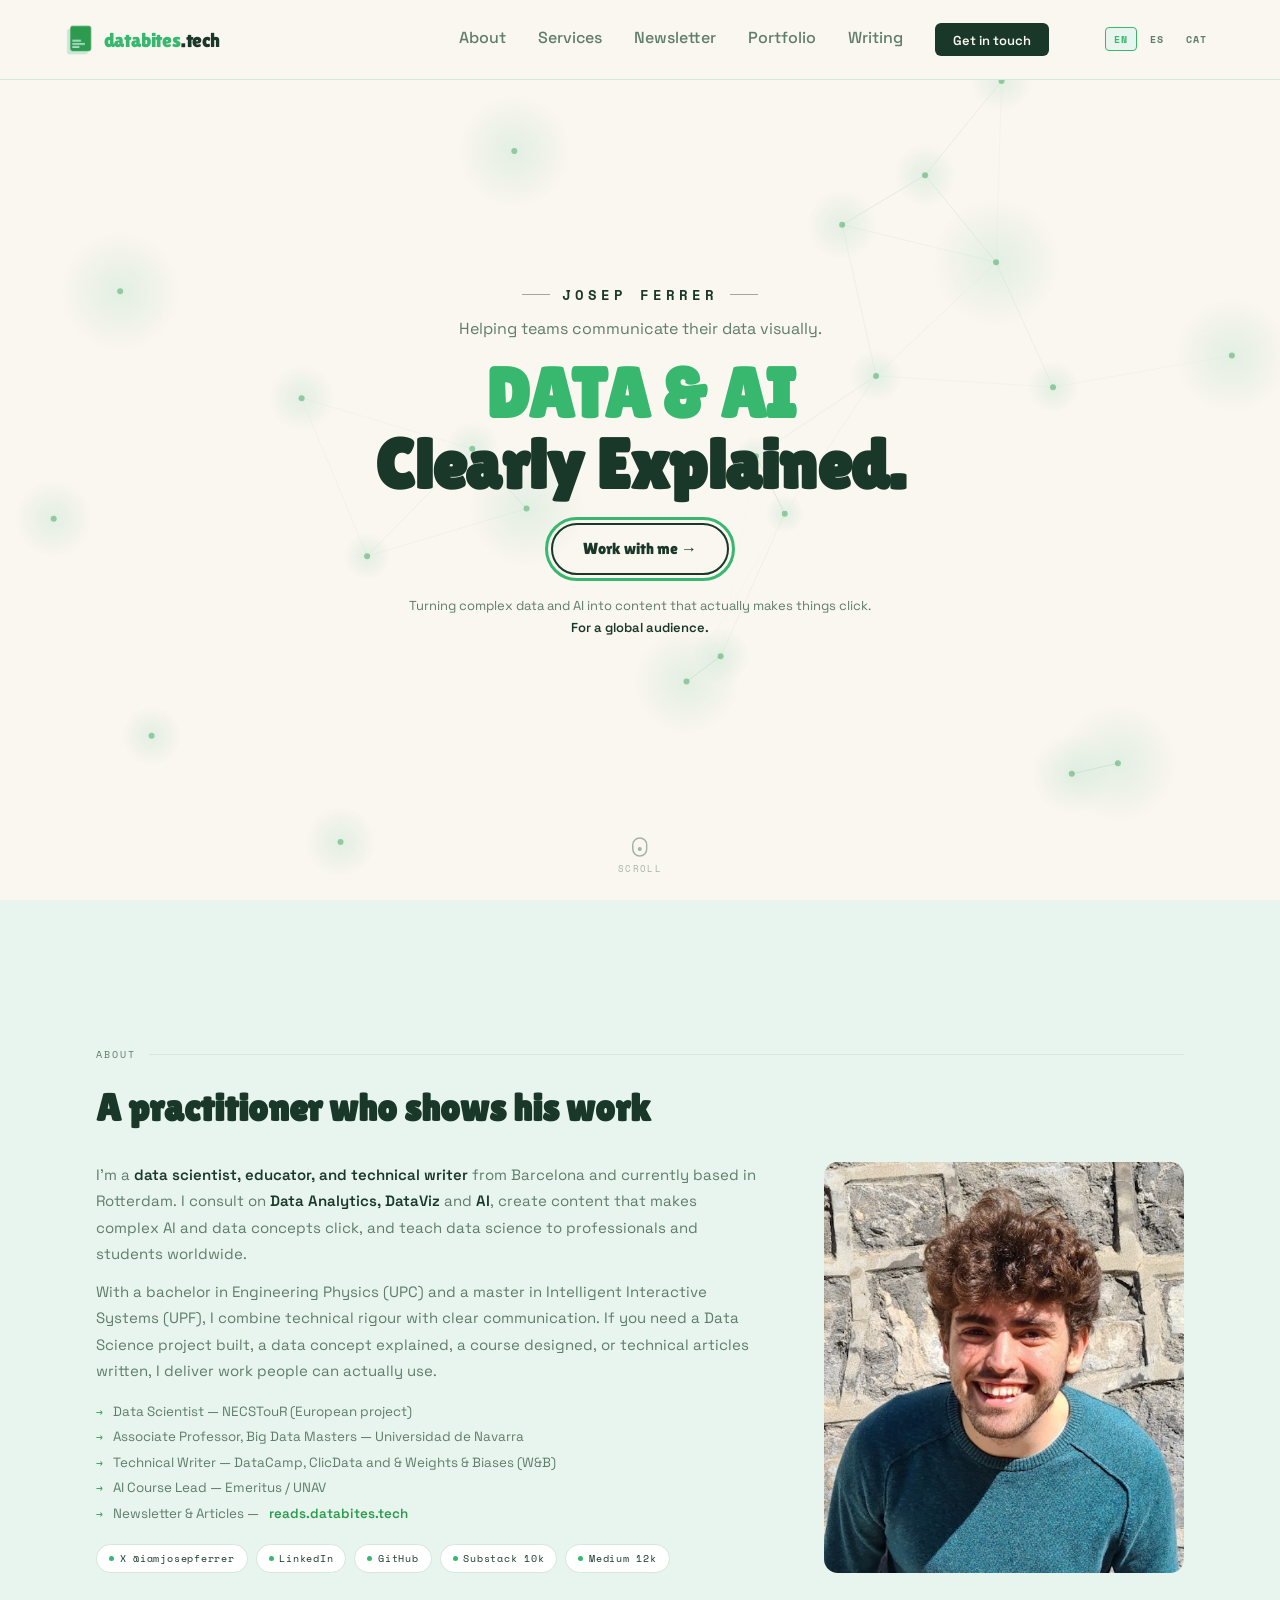
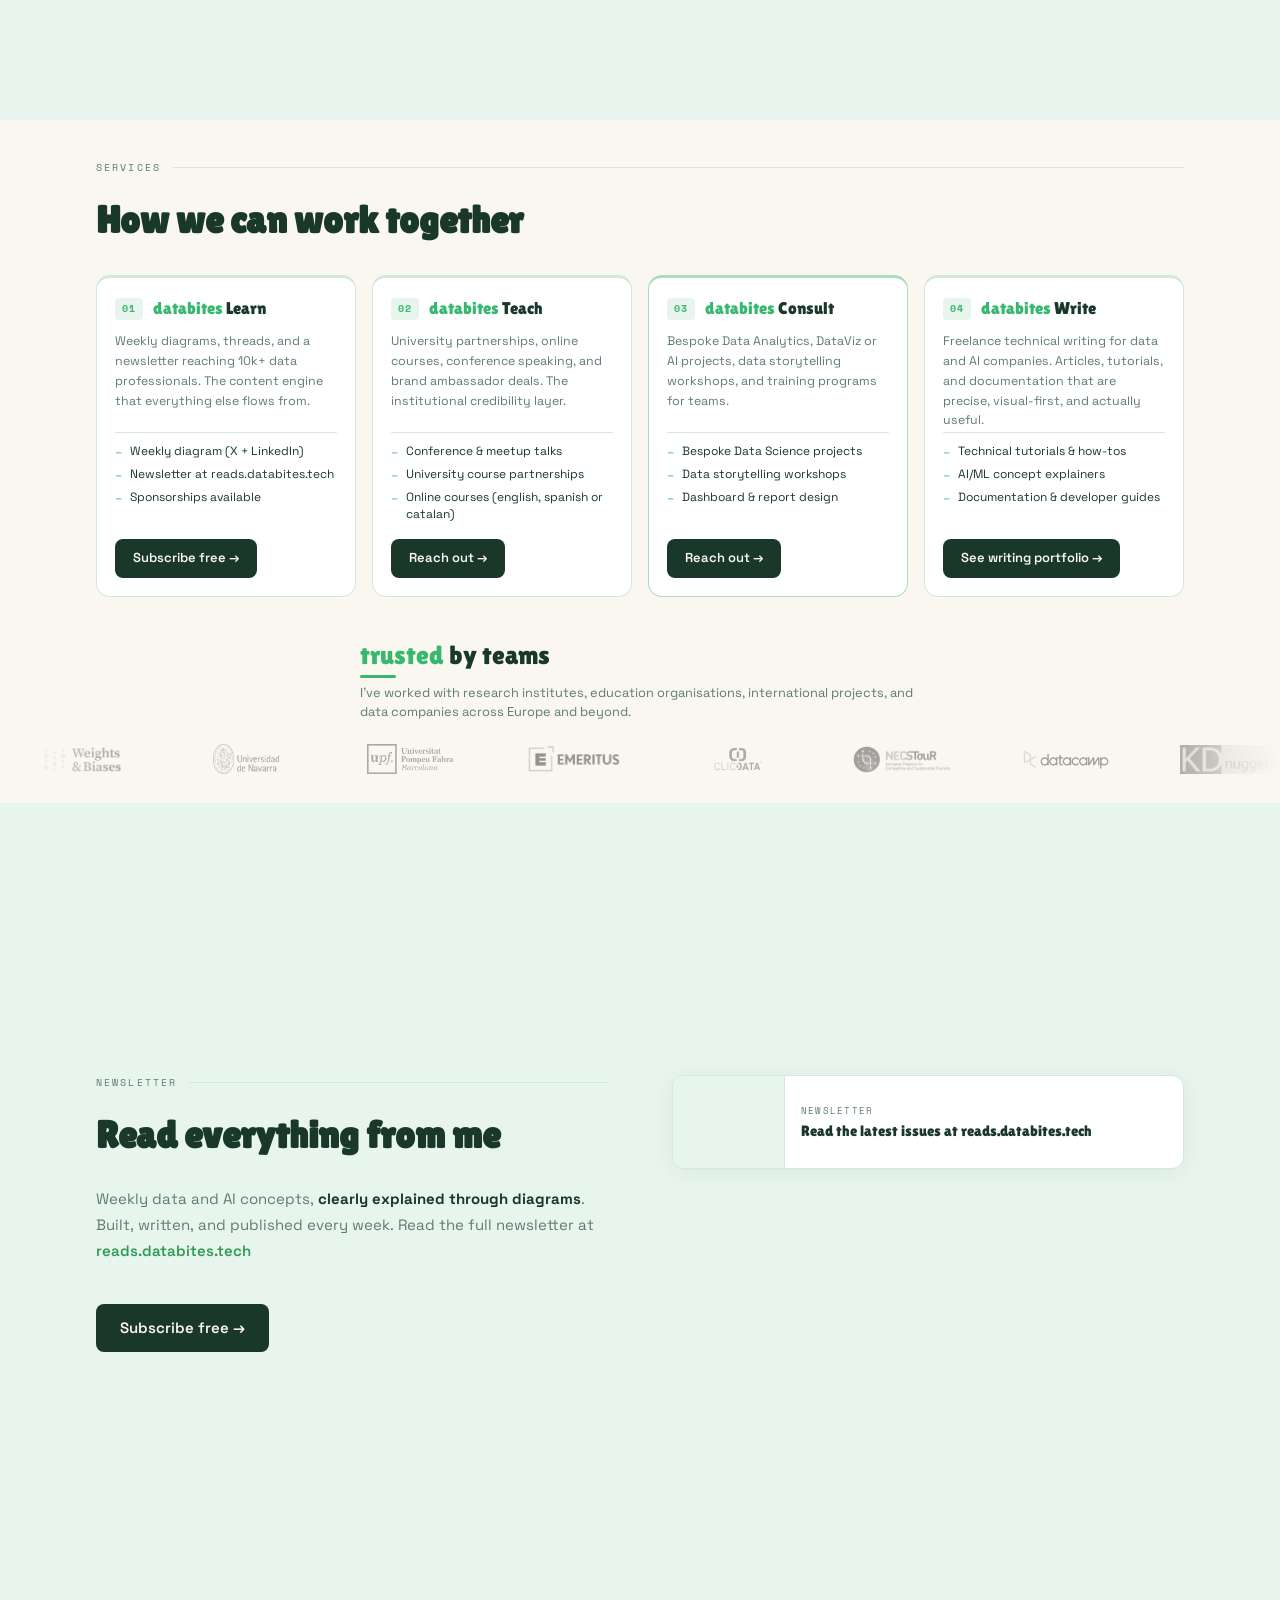
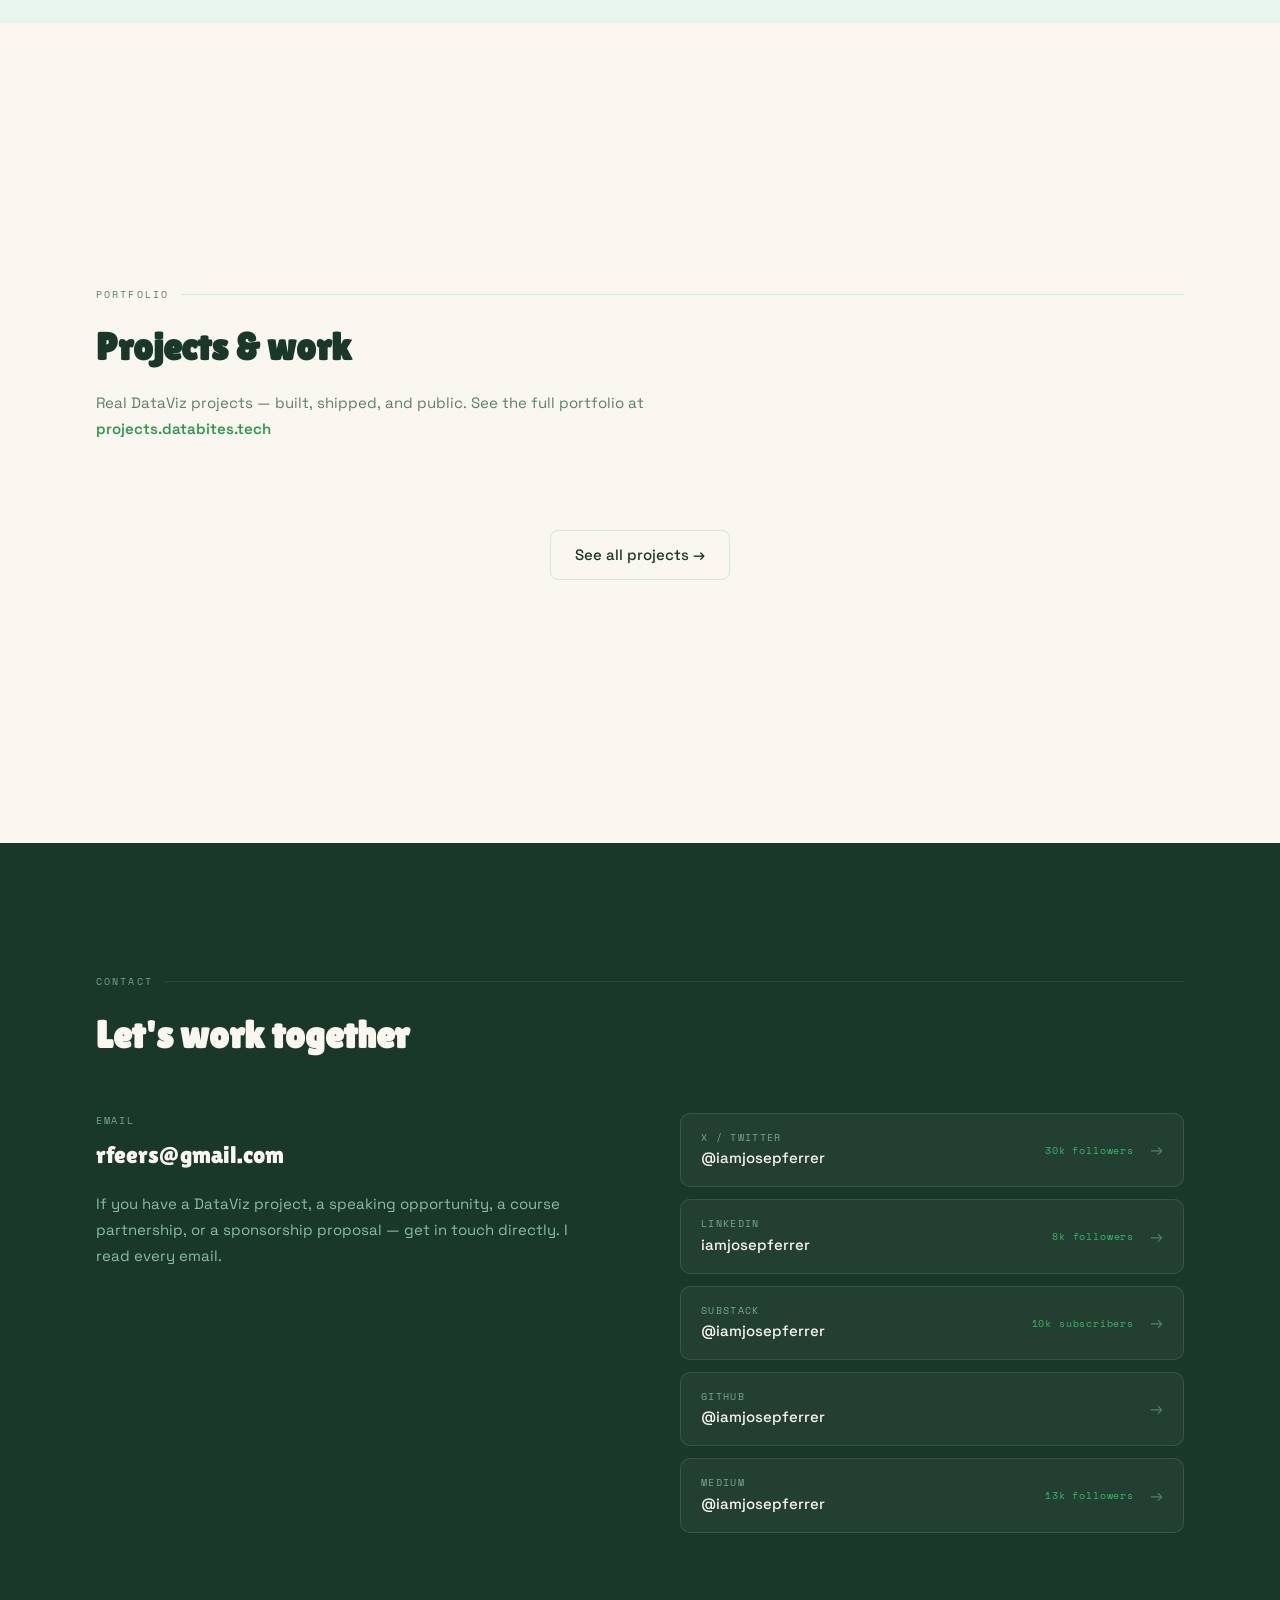
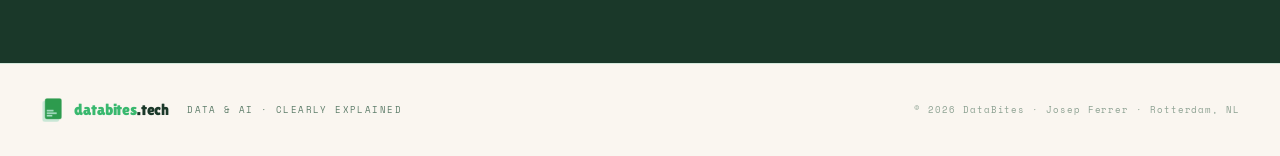
==== index.html @ 01f428b4 "feat: newsletter shows latest 5 issues, top-aligned" ====
<!DOCTYPE html>
<html lang="en">
<head>
<meta charset="UTF-8">
<meta name="viewport" content="width=device-width, initial-scale=1.0">
<title>DataBites — Josep Ferrer | Data & AI, Clearly Explained</title>
<meta name="description" content="Josep Ferrer — Data scientist & visual educator making complex AI and data click through diagrams. DataViz consulting, newsletter, and courses.">
<meta property="og:title" content="DataBites — Josep Ferrer">
<meta property="og:description" content="Data & AI, clearly explained through diagrams.">
<meta property="og:url" content="https://databites.tech">
<link rel="icon" type="image/png" href="images/databitestech_logo.png">
<link rel="apple-touch-icon" href="images/databitestech_logo.png">
<link rel="preconnect" href="https://fonts.googleapis.com">
<link rel="preconnect" href="https://fonts.gstatic.com" crossorigin>
<link href="https://fonts.googleapis.com/css2?family=Lilita+One&family=Space+Grotesk:wght@300;400;500;600;700&family=Space+Mono:wght@400;700&display=swap" rel="stylesheet">

<style>
:root {
  --forest:    #1A3829;
  --green:     #2D9B4E;
  --bright:    #38B86E;
  --mint:      #A8DDC4;
  --mint-pale: #E8F5EE;
  --cream:     #FAF6F0;
  --muted:     #5E7D6A;
  --rule:      #D4E8DC;
  --f-d: 'Lilita One', cursive;
  --f-b: 'Space Grotesk', system-ui, sans-serif;
  --f-m: 'Space Mono', monospace;
}

*, *::before, *::after { box-sizing: border-box; margin: 0; padding: 0; }
html { font-size: 16px; scroll-behavior: smooth; }
body { font-family: var(--f-b); background: var(--cream); color: var(--forest); -webkit-font-smoothing: antialiased; line-height: 1.6; }
a { color: inherit; text-decoration: none; }
img { display: block; max-width: 100%; }

.db-mark { display: inline-flex; position: relative; flex-shrink: 0; }

/* ── NAV ── */
nav {
  position: sticky; top: 0; z-index: 100;
  background: var(--cream);
  border-bottom: 1px solid var(--rule);
  padding: 0 clamp(2rem, 5vw, 6rem);
  display: flex; align-items: center; justify-content: space-between;
  height: 80px;
}
.nav-logo { display: flex; align-items: center; text-decoration: none; }
.nav-logo-wrap { background: transparent; height: 52px; padding: 0; display: flex; align-items: center; overflow: hidden; }
.nav-logo-img { height: 64px; width: auto; display: block; }
.nav-links { display: flex; align-items: center; gap: 2rem; }
.nav-links a { font-size: 1rem; font-weight: 500; color: var(--muted); transition: color .15s; position: relative; padding-bottom: 4px; }
.nav-links a::after { content: ''; position: absolute; bottom: 0; left: 0; width: 0; height: 2px; background: var(--bright); border-radius: 1px; transition: width .22s ease; }
.nav-links a:hover { color: var(--forest); }
.nav-links a:hover::after { width: 100%; }
.nav-cta { background: var(--forest); color: var(--cream) !important; font-size: 0.8125rem !important; font-weight: 600 !important; padding: 0.5rem 1.125rem; border-radius: 6px; transition: background .15s !important; }
.nav-cta::after { display: none !important; }
.nav-cta:hover { background: var(--green) !important; }

/* ── SHARED BUTTONS ── */
.btn-primary { background: var(--forest); color: var(--cream); font-family: var(--f-b); font-size: 0.9375rem; font-weight: 600; padding: 0.75rem 1.5rem; border-radius: 8px; transition: background .15s; display: inline-flex; align-items: center; gap: 0.375rem; }
.btn-primary:hover { background: var(--green); }
.btn-secondary { background: transparent; color: var(--forest); font-family: var(--f-b); font-size: 0.9375rem; font-weight: 500; padding: 0.75rem 1.5rem; border-radius: 8px; border: 1.5px solid var(--rule); transition: border-color .15s, background .15s; display: inline-flex; align-items: center; gap: 0.375rem; }
.btn-secondary:hover { border-color: var(--mint); background: var(--mint-pale); }

/* ── HERO ── */
.hero { height: calc(100dvh - 80px); min-height: 500px; display: flex; flex-direction: column; align-items: center; justify-content: center; text-align: center; padding: 0 2rem 4rem; position: relative; overflow: hidden; }
#hero-canvas { position: absolute; inset: 0; width: 100%; height: 100%; pointer-events: none; }
.hero-content { position: relative; z-index: 2; max-width: 900px; width: 100%; }
.hero-who { font-family: var(--f-m); font-size: 0.9rem; letter-spacing: 0.28em; text-transform: uppercase; color: var(--forest); font-weight: 700; margin-bottom: 0.625rem; display: inline-flex; align-items: center; gap: 0.75rem; }
.hero-who::before, .hero-who::after { content: ''; width: 28px; height: 1.5px; background: var(--forest); opacity: 0.4; }
.hero-cycling-wrap { height: 1.625rem; overflow: hidden; margin-bottom: 1rem; display: flex; align-items: center; justify-content: center; }
.hero-cycling { font-size: 1rem; color: var(--muted); font-weight: 400; transition: opacity .4s ease, transform .4s ease; }
.hero-cycling.fade-out { opacity: 0; transform: translateY(-8px); }
.hero-cycling.fade-in  { opacity: 1; transform: translateY(0); }
.hero-headline { font-family: var(--f-d); font-size: clamp(2rem, 5.5vw, 7rem); line-height: 1.0; letter-spacing: -0.01em; margin-bottom: 1.5rem; }
.hero-headline .w1 { color: var(--bright); display: block; }
.hero-headline .w2 { color: var(--forest); display: block; }
.btn-hero { display: inline-flex; align-items: center; gap: 0.5rem; font-family: var(--f-d); font-size: clamp(1rem, 1.2vw, 1.25rem); color: var(--forest); padding: 0.6875rem 1.875rem; border-radius: 50px; border: 2.5px solid var(--forest); outline: 3px solid var(--bright); outline-offset: 3px; background: transparent; transition: background .2s, color .2s, outline-color .2s; cursor: pointer; text-decoration: none; }
.btn-hero:hover { background: var(--forest); color: var(--cream); outline-color: var(--mint); }
.hero-bio { margin-top: 1.25rem; font-size: clamp(0.8125rem, 1vw, 1.0625rem); color: var(--muted); line-height: 1.7; max-width: clamp(460px, 45vw, 680px); margin-left: auto; margin-right: auto; }
.hero-bio strong { color: var(--forest); font-weight: 600; }
.scroll-hint { position: absolute; bottom: 1.5rem; left: 50%; transform: translateX(-50%); display: flex; flex-direction: column; align-items: center; gap: 0.3rem; font-family: var(--f-m); font-size: 0.55rem; letter-spacing: 0.16em; text-transform: uppercase; color: var(--muted); opacity: 0.55; animation: scrollBounce 2s ease-in-out infinite; }
@keyframes scrollBounce { 0%, 100% { transform: translateX(-50%) translateY(0); } 50% { transform: translateX(-50%) translateY(5px); } }

/* ── TRUSTED BY ── */
#trusted { background: var(--cream); padding: 1.25rem 0 1.25rem; overflow: hidden; min-height: auto; }
.trusted-head { max-width: clamp(900px, 85vw, 1400px); margin: 0 auto 0.875rem; padding: 0 clamp(2rem, 5vw, 6rem); }
.trusted-title { font-family: var(--f-d); font-size: clamp(1.375rem, 2vw, 2rem); line-height: 1.1; margin-bottom: 0.2rem; }
.trusted-title .t1 { color: var(--bright); }
.trusted-title .t2 { color: var(--forest); }
.trusted-title-rule { width: 36px; height: 3px; background: var(--bright); border-radius: 2px; margin-top: 0.375rem; }
.trusted-desc { font-size: 0.8rem; color: var(--muted); line-height: 1.5; margin-top: 0.3rem; max-width: 560px; }
.marquee-wrap { position: relative; width: 100%; overflow: hidden; }
.marquee-wrap::before, .marquee-wrap::after { content: ''; position: absolute; top: 0; bottom: 0; width: 120px; z-index: 2; pointer-events: none; }
.marquee-wrap::before { left: 0; background: linear-gradient(to right, var(--cream), transparent); }
.marquee-wrap::after  { right: 0; background: linear-gradient(to left, var(--cream), transparent); }
.marquee-track { display: flex; align-items: center; width: max-content; animation: marqueeScroll 32s linear infinite; }
.marquee-track:hover { animation-play-state: paused; }
@keyframes marqueeScroll { 0% { transform: translateX(0); } 100% { transform: translateX(-50%); } }
.marquee-set { display: flex; align-items: center; flex-shrink: 0; }
.marquee-item { display: flex; align-items: center; justify-content: center; padding: 0 2rem; height: 48px; flex-shrink: 0; filter: grayscale(1); opacity: 0.4; transition: opacity .25s, filter .25s; text-decoration: none; cursor: pointer; }
.marquee-item:hover { opacity: 0.9; filter: grayscale(0); }
.marquee-item img { height: 30px; width: 100px; object-fit: contain; object-position: center; display: block; pointer-events: none; }
.marquee-item-text { font-family: var(--f-b); font-size: 0.9375rem; font-weight: 700; color: var(--forest); white-space: nowrap; letter-spacing: -0.01em; }

/* ── SECTION SKELETON ── */
section { padding: 5rem clamp(2rem, 5vw, 6rem); min-height: calc(100dvh - 80px); display: flex; flex-direction: column; justify-content: center; }
.inner { max-width: clamp(900px, 85vw, 1400px); margin: 0 auto; width: 100%; }
.section-label { font-family: var(--f-m); font-size: 0.6rem; letter-spacing: 0.22em; text-transform: uppercase; color: var(--muted); margin-bottom: 0.875rem; display: flex; align-items: center; gap: 0.75rem; }
.section-label::after { content: ''; flex: 1; height: 1px; background: var(--rule); }
.section-title { font-family: var(--f-d); font-size: clamp(1.75rem, 3vw, 3rem); color: var(--forest); margin-bottom: 0.75rem; }
.section-sub { font-size: clamp(0.9375rem, 1.1vw, 1.125rem); color: var(--muted); max-width: 620px; line-height: 1.75; }

/* ── ABOUT ── */
#about { background: var(--mint-pale); padding-top: 3rem; padding-bottom: 3rem; }
.about-grid { display: grid; grid-template-columns: 1fr 360px; gap: 4rem; align-items: center; margin-top: 1.5rem; }
.about-body p { font-size: 0.9375rem; color: var(--muted); line-height: 1.75; margin-bottom: 0.75rem; }
.about-body p strong { color: var(--forest); font-weight: 600; }
.creds { margin-top: 1.125rem; display: flex; flex-direction: column; gap: 0.375rem; }
.cred { display: flex; align-items: flex-start; gap: 0.625rem; font-size: 0.8375rem; color: var(--muted); line-height: 1.45; }
.cred::before { content: '→'; font-family: var(--f-m); font-size: 0.7rem; color: var(--green); margin-top: 2px; flex-shrink: 0; }
.cred a { color: var(--green); font-weight: 600; text-decoration: none; border-bottom: 1px solid transparent; transition: border-color .15s; }
.cred a:hover { border-bottom-color: var(--green); }
.about-photo-wrap { height: 100%; }
.about-photo-wrap img { max-height: calc(100dvh - 220px); width: 100%; object-fit: cover; object-position: center top; border-radius: 14px; display: block; }
.about-socials { margin-top: 1.25rem; display: flex; gap: 0.5rem; flex-wrap: wrap; align-items: center; }
.social-pill { display: inline-flex; align-items: center; gap: 0.35rem; font-family: var(--f-m); font-size: 0.6rem; letter-spacing: 0.08em; color: var(--forest); border: 1px solid var(--rule); padding: 0.35rem 0.75rem; border-radius: 20px; white-space: nowrap; background: white; transition: border-color .15s, background .15s; }
.social-pill:hover { border-color: var(--mint); background: var(--mint-pale); }
.social-pill .dot { width: 5px; height: 5px; border-radius: 50%; background: var(--bright); flex-shrink: 0; }

/* ── SERVICES — compact, no forced full height ── */
#services { background: var(--cream); min-height: auto; padding: 2.5rem 2.5rem 1.5rem; }
.services-grid { display: grid; grid-template-columns: repeat(4, 1fr); gap: 1rem; margin-top: 1.5rem; align-items: stretch; }
.service-card {
  padding: 1.25rem 1.125rem 1.125rem;
  border: 1px solid var(--rule); border-radius: 14px;
  background: white; transition: border-color .2s, box-shadow .2s, transform .2s;
  display: flex; flex-direction: column;
  border-top: 3px solid var(--rule);
}
.service-card:hover { border-top-color: var(--bright); box-shadow: 0 6px 24px rgba(26,56,41,0.08); transform: translateY(-2px); }
.service-card[style*="border-color:var(--mint)"] { border-top-color: var(--bright); }
.service-header { display: flex; align-items: center; gap: 0.625rem; margin-bottom: 0.75rem; }
.service-num {
  font-family: var(--f-m); font-size: 0.62rem; font-weight: 700;
  color: var(--bright); letter-spacing: 0.08em; flex-shrink: 0;
  background: var(--mint-pale); padding: 0.2rem 0.45rem; border-radius: 4px;
}
.service-name { font-family: var(--f-d); font-size: 1.0625rem; line-height: 1; }
.service-name .sn-db  { color: var(--bright); }
.service-name .sn-arm { color: var(--forest); }
/* min-height forces divider to same row across all cards */
.service-desc { font-size: 0.775rem; color: var(--muted); line-height: 1.6; min-height: 6.25rem; }
.service-divider { height: 1px; background: var(--rule); margin-bottom: 0.625rem; }
.service-items { display: flex; flex-direction: column; gap: 0.275rem; flex: 1; }
.service-item { font-size: 0.75rem; color: var(--forest); display: flex; gap: 0.5rem; align-items: flex-start; line-height: 1.45; }
.service-item::before { content: '–'; color: var(--bright); flex-shrink: 0; font-size: 0.75rem; margin-top: 1px; }
.service-btn-wrap { margin-top: 1rem; }
.btn-reach {
  display: inline-flex; align-items: center; gap: 0.375rem;
  background: var(--forest); color: var(--cream);
  font-family: var(--f-b); font-size: 0.8125rem; font-weight: 600;
  padding: 0.5625rem 1.125rem; border-radius: 8px;
  transition: background .15s;
}
.btn-reach:hover { background: var(--green); }

/* ── NEWSLETTER ── */
#newsletter { background: var(--mint-pale); }
.newsletter-inner { max-width: clamp(900px, 85vw, 1400px); margin: 0 auto; display: grid; grid-template-columns: 1fr 1fr; gap: clamp(3rem, 5vw, 7rem); align-items: start; }
.newsletter-left .section-title { margin-top: 0.75rem; }
.nl-desc { font-size: clamp(0.9375rem, 1.1vw, 1.0625rem); color: var(--muted); line-height: 1.75; margin: 1.25rem 0 2rem; max-width: clamp(380px, 40vw, 520px); }
.nl-desc strong { color: var(--forest); }
.nl-issue-mock { background: white; border-radius: 12px; overflow: hidden; border: 1px solid var(--rule); box-shadow: 0 4px 20px rgba(26,56,41,0.06); }
.nl-header { background: var(--forest); padding: 1.25rem 1.5rem; }
.nl-header-wm { font-family: var(--f-d); font-size: 1rem; color: var(--cream); }
.nl-header-wm span { color: var(--bright); }
.nl-header-tag { font-family: var(--f-m); font-size: 0.55rem; letter-spacing: 0.14em; color: var(--mint); opacity: 0.65; margin-top: 3px; text-transform: uppercase; }
.nl-issue-body { padding: 1.25rem 1.5rem 1.5rem; }
.nl-issue-meta { font-family: var(--f-m); font-size: 0.58rem; letter-spacing: 0.14em; text-transform: uppercase; color: var(--muted); margin-bottom: 0.5rem; }
.nl-issue-title { font-family: var(--f-d); font-size: 1.0625rem; color: var(--forest); margin-bottom: 1rem; line-height: 1.25; }
.nl-diagram-preview { border-radius: 8px; overflow: hidden; border: 1px solid var(--rule); margin-bottom: 1rem; }
.nl-issue-excerpt { font-size: 0.8125rem; color: var(--muted); line-height: 1.7; margin-bottom: 1rem; }
.nl-read-link { font-family: var(--f-b); font-size: 0.875rem; font-weight: 600; color: var(--green); display: inline-flex; align-items: center; gap: 0.25rem; transition: color .15s; }
.nl-read-link:hover { color: var(--forest); }
.nl-read-everything {
  font-family: var(--f-m); font-size: 0.65rem; letter-spacing: 0.08em;
  color: var(--muted); text-decoration: none;
  display: inline-flex; align-items: center; gap: 0.375rem;
  border-bottom: 1px solid var(--rule); padding-bottom: 2px;
  transition: color .15s, border-color .15s;
}
.nl-read-everything span { color: var(--green); }
.nl-read-everything:hover { color: var(--forest); border-color: var(--green); }
/* latest-issues list */
.nl-list { display: flex; flex-direction: column; gap: 0.75rem; }
.nl-item { display: flex; align-items: stretch; background: white; border: 1px solid var(--rule); border-radius: 12px; overflow: hidden; box-shadow: 0 4px 20px rgba(26,56,41,0.06); transition: transform .2s, box-shadow .2s, border-color .2s; text-decoration: none; }
.nl-item:hover { transform: translateY(-2px); box-shadow: 0 8px 24px rgba(26,56,41,0.10); border-color: var(--mint); }
.nl-item-thumb { width: 112px; min-width: 112px; height: 92px; object-fit: cover; display: block; background: var(--mint-pale); border-right: 1px solid var(--rule); }
.nl-item-body { padding: 0.75rem 1rem; display: flex; flex-direction: column; justify-content: center; gap: 0.2rem; }
.nl-item-date { font-family: var(--f-m); font-size: 0.55rem; letter-spacing: 0.14em; text-transform: uppercase; color: var(--muted); }
.nl-item-title { font-family: var(--f-d); font-size: 0.95rem; color: var(--forest); line-height: 1.25; }
.nl-skel { pointer-events: none; }
.nl-skel .nl-item-date, .nl-skel .nl-item-title { background: var(--mint-pale); border-radius: 4px; color: transparent; }

/* ── PORTFOLIO ── */
#portfolio { background: var(--cream); }
.portfolio-grid { display: grid; grid-template-columns: repeat(3, 1fr); gap: 1.25rem; margin-top: 3rem; }
.portfolio-card { border: 1px solid var(--rule); border-radius: 12px; overflow: hidden; background: white; transition: transform .2s, box-shadow .2s, border-top-color .2s; cursor: pointer; border-top: 3px solid var(--rule); }
.portfolio-card:hover { transform: translateY(-3px); box-shadow: 0 8px 28px rgba(26,56,41,0.08); border-top-color: var(--bright); }
.pc-img { height: 160px; background: var(--mint-pale); display: flex; align-items: center; justify-content: center; border-bottom: 1px solid var(--rule); }
.pc-img-label { font-family: var(--f-d); font-size: 0.9375rem; color: var(--forest); opacity: 0.6; text-align: center; padding: 1rem; }
.pc-body { padding: 1.25rem; }
.pc-tags { display: flex; gap: 0.375rem; flex-wrap: wrap; margin-bottom: 0.625rem; }
.pc-tag { font-family: var(--f-m); font-size: 0.58rem; letter-spacing: 0.1em; text-transform: uppercase; padding: 2px 7px; border-radius: 3px; }
.pc-tag.green { background: var(--mint-pale); color: var(--green); }
.pc-tag.forest { background: rgba(26,56,41,0.08); color: var(--forest); }
.pc-title { font-family: var(--f-d); font-size: 1rem; color: var(--forest); margin-bottom: 0.375rem; }
.pc-desc { font-size: 0.8125rem; color: var(--muted); line-height: 1.6; }
.pc-link { margin-top: 1rem; font-size: 0.8125rem; font-weight: 600; color: var(--green); display: flex; align-items: center; gap: 0.25rem; }
.pc-link::after { content: '→'; }
.portfolio-cta { margin-top: 2.5rem; text-align: center; }

/* ── CONTACT ── */
#contact { background: var(--forest); }
#contact .section-label { color: var(--mint); opacity: 0.65; }
#contact .section-label::after { background: rgba(255,255,255,0.12); }
#contact .section-title { color: var(--cream); }
.contact-grid { display: grid; grid-template-columns: 1fr 1fr; gap: 5rem; margin-top: 3rem; align-items: start; }
.contact-email-label { font-family: var(--f-m); font-size: 0.6rem; letter-spacing: 0.18em; text-transform: uppercase; color: var(--mint); opacity: 0.65; margin-bottom: 0.5rem; }
.contact-email { font-family: var(--f-d); font-size: 1.5rem; color: var(--cream); transition: color .15s; display: inline-block; }
.contact-email:hover { color: var(--bright); }
.contact-desc { font-size: 0.9375rem; color: var(--mint); opacity: 0.8; line-height: 1.75; margin-top: 1rem; }
.contact-links { display: flex; flex-direction: column; gap: 0.75rem; }
.contact-link { display: flex; align-items: center; justify-content: space-between; padding: 1rem 1.25rem; border-radius: 10px; border: 1px solid rgba(255,255,255,0.1); background: rgba(255,255,255,0.04); transition: background .15s, border-color .15s; }
.contact-link:hover { background: rgba(255,255,255,0.08); border-color: rgba(255,255,255,0.2); }
.cl-left { display: flex; align-items: center; gap: 0.875rem; }
.cl-platform { font-family: var(--f-m); font-size: 0.6rem; letter-spacing: 0.14em; text-transform: uppercase; color: var(--mint); opacity: 0.65; }
.cl-handle { font-size: 0.9375rem; font-weight: 500; color: var(--cream); margin-top: 1px; }
.cl-stat { font-family: var(--f-m); font-size: 0.65rem; color: var(--bright); letter-spacing: 0.08em; }
.cl-arrow { color: var(--mint); opacity: 0.4; font-size: 1rem; }

/* ── FOOTER ── */
footer { background: var(--cream); border-top: 1px solid var(--rule); padding: 2rem 2.5rem; display: flex; align-items: center; justify-content: space-between; flex-wrap: wrap; gap: 1rem; }
.footer-left { display: flex; align-items: center; gap: 0.875rem; }
.footer-right { font-family: var(--f-m); font-size: 0.58rem; letter-spacing: 0.1em; color: var(--muted); opacity: 0.7; }

svg.mark-icon { display: block; }

@keyframes fadeUp { from { opacity: 0; transform: translateY(18px); } to { opacity: 1; transform: translateY(0); } }

/* ── RESPONSIVE ── */
@media (max-width: 1200px) { .services-grid { grid-template-columns: repeat(2, 1fr); } }
@media (max-width: 900px) {
  .hero { padding: 0 1.5rem 3rem; min-height: 100svh; height: auto; }
  .hero-headline { font-size: clamp(2.25rem, 11vw, 3.5rem); }
  .about-grid { grid-template-columns: 1fr; gap: 2rem; }
  .about-photo-wrap { display: none; }
  .services-grid { grid-template-columns: 1fr 1fr; }
  .portfolio-grid { grid-template-columns: 1fr 1fr; }
  .newsletter-inner { grid-template-columns: 1fr; gap: 2.5rem; }
  .contact-grid { grid-template-columns: 1fr; gap: 2rem; }
  .nav-links { display: none; }
  section { padding: 4rem 1.5rem; }
}
@media (max-width: 540px) {
  .services-grid { grid-template-columns: 1fr; }
  .portfolio-grid { grid-template-columns: 1fr; }
}

/* ── LANGUAGE SWITCHER ── */
.lang-switch { display: flex; align-items: center; gap: 0.25rem; margin-left: 1.5rem; }
.lang-btn {
  font-family: var(--f-m); font-size: 0.6rem; font-weight: 700;
  letter-spacing: 0.1em; text-transform: uppercase;
  padding: 0.25rem 0.5rem; border-radius: 4px;
  border: 1px solid transparent; cursor: pointer;
  color: var(--muted); background: transparent;
  transition: all .15s;
}
.lang-btn:hover { color: var(--forest); border-color: var(--rule); }
.lang-btn.active { color: var(--bright); border-color: var(--bright); background: var(--mint-pale); }
</style>
</head>
<body>

<nav>
  <a href="#" class="nav-logo" style="display:flex;align-items:center;gap:0.625rem;">
    <img src="images/databitestech_logo.png" alt="" style="height:34px;width:auto;" onerror="this.style.display='none'">
    <span style="font-family:'Lilita One',cursive;font-size:1.25rem;line-height:1;letter-spacing:-0.01em;"><span style="color:#38B86E;">databites</span><span style="color:#1A3829;">.tech</span></span>
  </a>
  <div class="nav-links">
    <a href="#about" data-i18n="nav.about">About</a>
    <a href="#services" data-i18n="nav.services">Services</a>
    <a href="#newsletter" data-i18n="nav.newsletter">Newsletter</a>
    <a href="#portfolio" data-i18n="nav.portfolio">Portfolio</a>
    <a href="/write" data-i18n="nav.writing">Writing</a>
    <a href="#contact" class="nav-cta" data-i18n="nav.cta">Get in touch</a>
    <div class="lang-switch">
      <button class="lang-btn active" onclick="setLang('en')">EN</button>
      <button class="lang-btn" onclick="setLang('es')">ES</button>
      <button class="lang-btn" onclick="setLang('ca')">CAT</button>
    </div>
  </div>
</nav>

<section style="padding:0;background:var(--cream)">
  <div class="hero">
    <canvas id="hero-canvas"></canvas>
    <div class="hero-content">
      <div class="hero-who">Josep Ferrer</div>
      <div class="hero-cycling-wrap">
        <span class="hero-cycling" id="hero-cycling">Helping teams communicate their data visually.</span>
      </div>
      <h1 class="hero-headline">
        <span class="w1" data-i18n="hero.h1">DATA & AI</span>
        <span class="w2" data-i18n="hero.h2">Clearly Explained.</span>
      </h1>
      <a href="#services" class="btn-hero" data-i18n="hero.cta">Work with me →</a>
      <p class="hero-bio">
        <span data-i18n="hero.bio1">Turning complex data and AI into content that actually makes things click.</span><br>
        <strong data-i18n="hero.bio2">For a global audience.</strong>
      </p>
    </div>
    <div class="scroll-hint">
      <svg width="16" height="20" viewBox="0 0 16 20" fill="none" xmlns="http://www.w3.org/2000/svg"><rect x="1" y="1" width="14" height="18" rx="7" stroke="currentColor" stroke-width="1.5"/><circle cx="8" cy="6" r="2" fill="currentColor"><animate attributeName="cy" values="6;12;6" dur="1.8s" repeatCount="indefinite"/></circle></svg>
      Scroll
    </div>
  </div>
</section>

<section id="about">
  <div class="inner">
    <div class="section-label" data-i18n="about.label">About</div>
    <h2 class="section-title" data-i18n="about.title">A practitioner who shows his work</h2>
    <div class="about-grid">
      <div class="about-body">
        <p data-i18n="about.p1">I'm a <strong>data scientist, educator, and technical writer</strong> from Barcelona and currently based in Rotterdam. I consult on <strong>Data Analytics, DataViz</strong> and <strong>AI</strong>, create content that makes complex AI and data concepts click, and teach data science to professionals and students worldwide.</p>
        <p data-i18n="about.p2">With a bachelor in Engineering Physics (UPC) and a master in Intelligent Interactive Systems (UPF), I combine technical rigour with clear communication. If you need a Data Science project built, a data concept explained, a course designed, or technical articles written, I deliver work people can actually use.</p>
        <div class="creds">
          <div class="cred">Data Scientist — NECSTouR (European project)</div>
          <div class="cred">Associate Professor, Big Data Masters — Universidad de Navarra</div>
          <div class="cred">Technical Writer — DataCamp, ClicData and &amp; Weights &amp; Biases (W&amp;B)</div>
          <div class="cred">AI Course Lead — Emeritus / UNAV</div>
          <div class="cred">Newsletter &amp; Articles — <a href="https://reads.databites.tech" target="_blank">reads.databites.tech</a></div>
        </div>
        <div class="about-socials">
          <a href="https://x.com/iamjosepferrer" target="_blank" class="social-pill"><span class="dot"></span>X @iamjosepferrer</a>
          <a href="https://linkedin.com/in/iamjosepferrer" target="_blank" class="social-pill"><span class="dot"></span>LinkedIn</a>
          <a href="https://github.com/iamjosepferrer" target="_blank" class="social-pill"><span class="dot"></span>GitHub</a>
          <a href="https://substack.com/@iamjosepferrer" target="_blank" class="social-pill"><span class="dot"></span>Substack 10k</a>
          <a href="https://medium.com/@iamjosepferrer" target="_blank" class="social-pill"><span class="dot"></span>Medium 12k</a>
        </div>
      </div>
      <div class="about-photo-wrap">
        <img src="images/headshot.png" alt="Josep Ferrer" style="width:100%;height:100%;object-fit:cover;object-position:center top;border-radius:14px;display:block;">
      </div>
    </div>
  </div>
</section>

<section id="services">
  <div class="inner">
    <div class="section-label" data-i18n="services.label">Services</div>
    <h2 class="section-title" data-i18n="services.title">How we can work together</h2>
    <div class="services-grid">

      <div class="service-card">
        <div class="service-header">
          <span class="service-num">01</span>
          <div class="service-name"><span class="sn-db">databites</span> <span class="sn-arm">Learn</span></div>
        </div>
        <div class="service-desc" data-i18n="services.learn.desc">Weekly diagrams, threads, and a newsletter reaching 10k+ data professionals. The content engine that everything else flows from.</div>
        <div class="service-divider"></div>
        <div class="service-items">
          <div class="service-item" data-i18n="services.learn.i1">Weekly diagram (X + LinkedIn)</div>
          <div class="service-item" data-i18n="services.learn.i2">Newsletter at reads.databites.tech</div>
          <div class="service-item" data-i18n="services.learn.i3">Sponsorships available</div>
        </div>
        <div class="service-btn-wrap">
          <a href="https://reads.databites.tech" target="_blank" class="btn-reach" data-i18n="services.learn.cta">Subscribe free →</a>
        </div>
      </div>

      <div class="service-card">
        <div class="service-header">
          <span class="service-num">02</span>
          <div class="service-name"><span class="sn-db">databites</span> <span class="sn-arm">Teach</span></div>
        </div>
        <div class="service-desc" data-i18n="services.teach.desc">University partnerships, online courses, conference speaking, and brand ambassador deals. The institutional credibility layer.</div>
        <div class="service-divider"></div>
        <div class="service-items">
          <div class="service-item" data-i18n="services.teach.i1">Conference & meetup talks</div>
          <div class="service-item" data-i18n="services.teach.i2">University course partnerships</div>
          <div class="service-item" data-i18n="services.teach.i3">Online courses (english, spanish or catalan)</div>
        </div>
        <div class="service-btn-wrap">
          <a href="mailto:rfeers@gmail.com?subject=DataBites%20Teach%20enquiry" class="btn-reach" data-i18n="services.teach.cta">Reach out →</a>
        </div>
      </div>

      <div class="service-card" style="border-color:var(--mint)">
        <div class="service-header">
          <span class="service-num">03</span>
          <div class="service-name"><span class="sn-db">databites</span> <span class="sn-arm">Consult</span></div>
        </div>
        <div class="service-desc" data-i18n="services.consult.desc">Bespoke Data Analytics, DataViz or AI projects, data storytelling workshops, and training programs for teams.</div>
        <div class="service-divider"></div>
        <div class="service-items">
          <div class="service-item" data-i18n="services.consult.i1">Bespoke Data Science projects</div>
          <div class="service-item" data-i18n="services.consult.i2">Data storytelling workshops</div>
          <div class="service-item" data-i18n="services.consult.i3">Dashboard & report design</div>
        </div>
        <div class="service-btn-wrap">
          <a href="mailto:rfeers@gmail.com?subject=DataBites%20Consult%20enquiry" class="btn-reach" data-i18n="services.consult.cta">Reach out →</a>
        </div>
      </div>

      <div class="service-card">
        <div class="service-header">
          <span class="service-num">04</span>
          <div class="service-name"><span class="sn-db">databites</span> <span class="sn-arm">Write</span></div>
        </div>
        <div class="service-desc" data-i18n="services.write.desc">Freelance technical writing for data and AI companies. Articles, tutorials, and documentation that are precise, visual-first, and actually useful.</div>
        <div class="service-divider"></div>
        <div class="service-items">
          <div class="service-item" data-i18n="services.write.i1">Technical tutorials & how-tos</div>
          <div class="service-item" data-i18n="services.write.i2">AI/ML concept explainers</div>
          <div class="service-item" data-i18n="services.write.i3">Documentation & developer guides</div>
        </div>
        <div class="service-btn-wrap">
          <a href="/write" class="btn-reach" data-i18n="services.write.cta">See writing portfolio →</a>
        </div>
      </div>

    </div>
  </div>
</section>

<section id="trusted">
  <div class="trusted-head">
    <div class="trusted-title"><span class="t1" data-i18n="trusted.t1">trusted</span> <span class="t2" data-i18n="trusted.t2">by teams</span></div>
    <div class="trusted-title-rule"></div>
    <p class="trusted-desc" data-i18n="trusted.desc">I've worked with research institutes, education organisations, international projects, and data companies across Europe and beyond.</p>
  </div>
  <div class="marquee-wrap">
    <div class="marquee-track">
      <div class="marquee-set">
        <a href="https://wandb.ai" target="_blank" rel="noopener" class="marquee-item"><img src="images/logos/wandb.png" alt="Weights & Biases"></a>
        <a href="https://www.unav.edu" target="_blank" rel="noopener" class="marquee-item"><img src="images/logos/unav.png" alt="Universidad de Navarra"></a>
        <a href="https://www.upf.edu" target="_blank" rel="noopener" class="marquee-item"><img src="images/logos/upf.png" alt="Universitat Pompeu Fabra"></a>
        <a href="https://emeritus.org" target="_blank" rel="noopener" class="marquee-item"><img src="images/logos/emeritus.png" alt="Emeritus"></a>
        <a href="https://www.clicdata.com" target="_blank" rel="noopener" class="marquee-item"><img src="images/logos/clicdata.png" alt="ClicData"></a>
        <a href="https://www.necstour.eu" target="_blank" rel="noopener" class="marquee-item"><img src="images/logos/necstour.png" alt="NECSTouR"></a>
        <a href="https://www.datacamp.com" target="_blank" rel="noopener" class="marquee-item"><img src="images/logos/datacamp.png" alt="DataCamp"></a>
        <a href="https://www.kdnuggets.com" target="_blank" rel="noopener" class="marquee-item"><img src="images/logos/kdnuggets.png" alt="KDnuggets"></a>
        <a href="https://aigents.co" target="_blank" rel="noopener" class="marquee-item"><img src="images/logos/aigents.png" alt="Aigents"></a>
        <a href="https://www.packtpub.com" target="_blank" rel="noopener" class="marquee-item"><img src="images/logos/packt.png" alt="Packt"></a>
        <a href="https://www.stack-ai.com" target="_blank" rel="noopener" class="marquee-item"><img src="images/logos/stackai.png" alt="Stack AI"></a>
        <a href="https://en.unav.edu/web/institute-for-data-science-and-artificial-intelligence" target="_blank" rel="noopener" class="marquee-item"><img src="images/logos/datai.png" alt="DATAI"></a>
        <a href="https://www.upf.edu/web/tide" target="_blank" rel="noopener" class="marquee-item"><img src="images/logos/tide.png" alt="TIDE"></a>
      </div>
      <div class="marquee-set" aria-hidden="true">
        <a href="https://wandb.ai" target="_blank" rel="noopener" class="marquee-item"><img src="images/logos/wandb.png" alt="Weights & Biases"></a>
        <a href="https://www.unav.edu" target="_blank" rel="noopener" class="marquee-item"><img src="images/logos/unav.png" alt="Universidad de Navarra"></a>
        <a href="https://www.upf.edu" target="_blank" rel="noopener" class="marquee-item"><img src="images/logos/upf.png" alt="Universitat Pompeu Fabra"></a>
        <a href="https://emeritus.org" target="_blank" rel="noopener" class="marquee-item"><img src="images/logos/emeritus.png" alt="Emeritus"></a>
        <a href="https://www.clicdata.com" target="_blank" rel="noopener" class="marquee-item"><img src="images/logos/clicdata.png" alt="ClicData"></a>
        <a href="https://www.necstour.eu" target="_blank" rel="noopener" class="marquee-item"><img src="images/logos/necstour.png" alt="NECSTouR"></a>
        <a href="https://www.datacamp.com" target="_blank" rel="noopener" class="marquee-item"><img src="images/logos/datacamp.png" alt="DataCamp"></a>
        <a href="https://www.kdnuggets.com" target="_blank" rel="noopener" class="marquee-item"><img src="images/logos/kdnuggets.png" alt="KDnuggets"></a>
        <a href="https://aigents.co" target="_blank" rel="noopener" class="marquee-item"><img src="images/logos/aigents.png" alt="Aigents"></a>
        <a href="https://www.packtpub.com" target="_blank" rel="noopener" class="marquee-item"><img src="images/logos/packt.png" alt="Packt"></a>
        <a href="https://www.stack-ai.com" target="_blank" rel="noopener" class="marquee-item"><img src="images/logos/stackai.png" alt="Stack AI"></a>
        <a href="https://en.unav.edu/web/institute-for-data-science-and-artificial-intelligence" target="_blank" rel="noopener" class="marquee-item"><img src="images/logos/datai.png" alt="DATAI"></a>
        <a href="https://www.upf.edu/web/tide" target="_blank" rel="noopener" class="marquee-item"><img src="images/logos/tide.png" alt="TIDE"></a>
      </div>
    </div>
  </div>
</section>

<section id="newsletter">
  <div class="newsletter-inner inner">
    <div class="newsletter-left">
      <div class="section-label" data-i18n="newsletter.label">Newsletter</div>
      <h2 class="section-title" data-i18n="newsletter.title">Read everything from me</h2>
      <p class="nl-desc" data-i18n="newsletter.desc">Weekly data and AI concepts, <strong>clearly explained through diagrams</strong>. Built, written, and published every week. Read the full newsletter at <a href="https://reads.databites.tech" target="_blank" style="color:var(--green);font-weight:600">reads.databites.tech</a></p>
      <a href="https://reads.databites.tech" target="_blank" class="btn-primary" style="display:inline-flex;margin-top:0.5rem" data-i18n="newsletter.cta">Subscribe free →</a>
    </div>
    <div class="newsletter-right">
      <!-- Latest 3 issues pulled live from the Substack RSS feed -->
      <div class="nl-list" id="nl-list">
        <div class="nl-item nl-skel"><div class="nl-item-thumb"></div><div class="nl-item-body"><div class="nl-item-date">&nbsp;&nbsp;&nbsp;</div><div class="nl-item-title">&nbsp;&nbsp;&nbsp;&nbsp;&nbsp;&nbsp;&nbsp;&nbsp;</div></div></div>
        <div class="nl-item nl-skel"><div class="nl-item-thumb"></div><div class="nl-item-body"><div class="nl-item-date">&nbsp;&nbsp;&nbsp;</div><div class="nl-item-title">&nbsp;&nbsp;&nbsp;&nbsp;&nbsp;&nbsp;&nbsp;&nbsp;</div></div></div>
        <div class="nl-item nl-skel"><div class="nl-item-thumb"></div><div class="nl-item-body"><div class="nl-item-date">&nbsp;&nbsp;&nbsp;</div><div class="nl-item-title">&nbsp;&nbsp;&nbsp;&nbsp;&nbsp;&nbsp;&nbsp;&nbsp;</div></div></div>
        <div class="nl-item nl-skel"><div class="nl-item-thumb"></div><div class="nl-item-body"><div class="nl-item-date">&nbsp;&nbsp;&nbsp;</div><div class="nl-item-title">&nbsp;&nbsp;&nbsp;&nbsp;&nbsp;&nbsp;&nbsp;&nbsp;</div></div></div>
        <div class="nl-item nl-skel"><div class="nl-item-thumb"></div><div class="nl-item-body"><div class="nl-item-date">&nbsp;&nbsp;&nbsp;</div><div class="nl-item-title">&nbsp;&nbsp;&nbsp;&nbsp;&nbsp;&nbsp;&nbsp;&nbsp;</div></div></div>
      </div>
    </div>
  </div>
</section>

<section id="portfolio">
  <div class="inner">
    <div class="section-label" data-i18n="portfolio.label">Portfolio</div>
    <h2 class="section-title" data-i18n="portfolio.title">Projects & work</h2>
    <p class="section-sub" data-i18n="portfolio.sub">Real DataViz projects — built, shipped, and public. See the full portfolio at <a href="https://projects.databites.tech" style="color:var(--green);font-weight:600">projects.databites.tech</a></p>
    <div class="portfolio-grid" id="portfolio-grid"></div>
    <div class="portfolio-cta"><a href="https://projects.databites.tech" target="_blank" class="btn-secondary" data-i18n="portfolio.seeAll">See all projects →</a></div>
  </div>
</section>

<section id="contact">
  <div class="inner">
    <div class="section-label" data-i18n="contact.label">Contact</div>
    <h2 class="section-title" data-i18n="contact.title">Let's work together</h2>
    <div class="contact-grid">
      <div>
        <div class="contact-email-label" data-i18n="contact.emailLabel">Email</div>
        <a href="mailto:rfeers@gmail.com" class="contact-email">rfeers@gmail.com</a>
        <p class="contact-desc" data-i18n="contact.desc">If you have a DataViz project, a speaking opportunity, a course partnership, or a sponsorship proposal — get in touch directly. I read every email.</p>
      </div>
      <div class="contact-links">
        <a href="https://x.com/iamjosepferrer" target="_blank" class="contact-link">
          <div class="cl-left"><div><div class="cl-platform">X / Twitter</div><div class="cl-handle">@iamjosepferrer</div></div></div>
          <div style="display:flex;align-items:center;gap:1rem"><div class="cl-stat">30k followers</div><div class="cl-arrow">→</div></div>
        </a>
        <a href="https://linkedin.com/in/iamjosepferrer" target="_blank" class="contact-link">
          <div class="cl-left"><div><div class="cl-platform">LinkedIn</div><div class="cl-handle">iamjosepferrer</div></div></div>
          <div style="display:flex;align-items:center;gap:1rem"><div class="cl-stat">8k followers</div><div class="cl-arrow">→</div></div>
        </a>
        <a href="https://substack.com/@iamjosepferrer" target="_blank" class="contact-link">
          <div class="cl-left"><div><div class="cl-platform">Substack</div><div class="cl-handle">@iamjosepferrer</div></div></div>
          <div style="display:flex;align-items:center;gap:1rem"><div class="cl-stat">10k subscribers</div><div class="cl-arrow">→</div></div>
        </a>
        <a href="https://github.com/iamjosepferrer" target="_blank" class="contact-link">
          <div class="cl-left"><div><div class="cl-platform">GitHub</div><div class="cl-handle">@iamjosepferrer</div></div></div>
          <div class="cl-arrow">→</div>
        </a>
        <a href="https://medium.com/@iamjosepferrer" target="_blank" class="contact-link">
          <div class="cl-left"><div><div class="cl-platform">Medium</div><div class="cl-handle">@iamjosepferrer</div></div></div>
          <div style="display:flex;align-items:center;gap:1rem"><div class="cl-stat">13k followers</div><div class="cl-arrow">→</div></div>
        </a>
      </div>
    </div>
  </div>
</section>

<footer>
  <div class="footer-left" style="display:flex;align-items:center;gap:0.625rem;">
    <img src="images/databitestech_logo.png" alt="" style="height:28px;width:auto;" onerror="this.style.display='none'">
    <span style="font-family:'Lilita One',cursive;font-size:1rem;line-height:1;letter-spacing:-0.01em;"><span style="color:#38B86E;">databites</span><span style="color:#1A3829;">.tech</span></span>
    <span style="font-family:'Space Mono',monospace;font-size:0.55rem;letter-spacing:0.16em;text-transform:uppercase;color:#5E7D6A;margin-left:0.5rem;">DATA &amp; AI · CLEARLY EXPLAINED</span>
  </div>
  <div class="footer-right">© 2026 DataBites · Josep Ferrer · Rotterdam, NL</div>
</footer>

<script>
(function() {
  const canvas = document.getElementById('hero-canvas');
  const ctx = canvas.getContext('2d');
  let W, H, nodes = [];
  const LINE_COLOR = '#2D9B4E', N = 22, DIST = 220, SPEED = 0.28;
  function resize() { W = canvas.width = canvas.offsetWidth; H = canvas.height = canvas.offsetHeight; }
  function makeNode() { return { x: Math.random()*W, y: Math.random()*H, vx: (Math.random()-.5)*SPEED, vy: (Math.random()-.5)*SPEED, r: Math.random()*46+18 }; }
  function init() { resize(); nodes = Array.from({length:N}, makeNode); }
  function draw() {
    ctx.clearRect(0,0,W,H);
    for (let i=0;i<N;i++) for (let j=i+1;j<N;j++) {
      const dx=nodes[i].x-nodes[j].x, dy=nodes[i].y-nodes[j].y, d=Math.sqrt(dx*dx+dy*dy);
      if (d<DIST) { ctx.beginPath(); ctx.moveTo(nodes[i].x,nodes[i].y); ctx.lineTo(nodes[j].x,nodes[j].y); ctx.strokeStyle=LINE_COLOR; ctx.globalAlpha=(1-d/DIST)*0.22; ctx.lineWidth=0.9; ctx.stroke(); }
    }
    nodes.forEach(n => {
      const g=ctx.createRadialGradient(n.x,n.y,0,n.x,n.y,n.r);
      g.addColorStop(0,'rgba(168,221,196,0.28)'); g.addColorStop(0.5,'rgba(168,221,196,0.14)'); g.addColorStop(1,'rgba(168,221,196,0)');
      ctx.globalAlpha=1; ctx.beginPath(); ctx.arc(n.x,n.y,n.r,0,Math.PI*2); ctx.fillStyle=g; ctx.fill();
      ctx.beginPath(); ctx.arc(n.x,n.y,3,0,Math.PI*2); ctx.fillStyle='#2D9B4E'; ctx.globalAlpha=0.45; ctx.fill();
    });
    ctx.globalAlpha=1;
  }
  function tick() { nodes.forEach(n => { n.x+=n.vx; n.y+=n.vy; if(n.x<-n.r)n.x=W+n.r; if(n.x>W+n.r)n.x=-n.r; if(n.y<-n.r)n.y=H+n.r; if(n.y>H+n.r)n.y=-n.r; }); draw(); requestAnimationFrame(tick); }
  window.addEventListener('resize',()=>{ resize(); }); init(); tick();
})();

async function loadPortfolioPreview() {
  const grid = document.getElementById('portfolio-grid');
  if (!grid) return;
  if (!window._portfolioProjects) {
    try {
      const res = await fetch('https://projects.databites.tech/projects.json');
      if (!res.ok) throw new Error(res.status);
      const data = await res.json();
      window._portfolioProjects = Array.isArray(data) ? data : (data.projects || []);
    } catch(e) { console.error('Could not load projects:', e); return; }
  }
  const projects = window._portfolioProjects;
  const pick = f => (f && typeof f === 'object') ? (f[currentLang] || f.en || '') : (f || '');
  const featured = projects.filter(p => p.featured && p.live);
  const list = featured.length ? featured : projects.filter(p => p.live).slice(0, 3);
  grid.innerHTML = list.map(p => {
    const chips = (p.chips || []).filter(c => c.label)
      .map(c => `<span class="pc-tag ${c.style === 'green' ? 'green' : 'forest'}">${c.label}</span>`).join('');
    return `
      <a href="${p.url}" target="_blank" rel="noopener" class="portfolio-card">
        <div class="pc-img" style="padding:0;overflow:hidden;background:var(--mint-pale);position:relative;">
          <img src="${p.screenshot}" alt="${pick(p.title)}" style="width:100%;height:100%;object-fit:cover;display:block;" onerror="this.style.display='none'">
        </div>
        <div class="pc-body">
          <div class="pc-tags">${chips}</div>
          <div class="pc-title">${pick(p.title)}</div>
          <div class="pc-desc">${pick(p.desc)}</div>
          <div class="pc-link">${T('portfolio.viewProject')}</div>
        </div>
      </a>`;
  }).join('');
}
</script>

<script>
// ── MULTILINGUAL ─────────────────────────────────────────
const translations = {
  en: {
    'nav.about': 'About', 'nav.services': 'Services', 'nav.newsletter': 'Newsletter',
    'nav.portfolio': 'Portfolio', 'nav.writing': 'Writing', 'nav.cta': 'Get in touch',
    'hero.h1': 'DATA & AI', 'hero.h2': 'Clearly Explained.',
    'hero.cta': 'Work with me →',
    'hero.bio1': 'Turning complex data and AI into content that actually makes things click.',
    'hero.bio2': 'For a global audience.',
    'about.label': 'About', 'about.title': 'A practitioner who shows his work',
    'about.p1': 'I\'m a <strong>data scientist, educator, and technical writer</strong> from Barcelona and currently based in Rotterdam. I consult on <strong>Data Analytics, DataViz</strong> and <strong>AI</strong>, create content that makes complex AI and data concepts click, and teach data science to professionals and students worldwide.',
    'about.p2': 'With a bachelor in Engineering Physics (UPC) and a master in Intelligent Interactive Systems (UPF), I combine technical rigour with clear communication. If you need a Data Science project built, a data concept explained, a course designed, or technical articles written, I deliver work people can actually use.',
    'trusted.t1': 'trusted', 'trusted.t2': 'by teams',
    'trusted.desc': 'I\'ve worked with research institutes, education organisations, international projects, and data companies across Europe and beyond.',
    'services.learn.desc': 'Weekly diagrams, threads, and a newsletter reaching 10k+ data professionals. The content engine that everything else flows from.',
    'services.learn.i1': 'Weekly diagram (X + LinkedIn)', 'services.learn.i2': 'Newsletter at reads.databites.tech', 'services.learn.i3': 'Sponsorships available', 'services.learn.cta': 'Subscribe free →',
    'services.consult.desc': 'Bespoke Data Analytics, DataViz or AI projects, data storytelling workshops, and training programs for teams.',
    'services.consult.i1': 'Bespoke Data Science projects', 'services.consult.i2': 'Data storytelling workshops', 'services.consult.i3': 'Dashboard & report design', 'services.consult.cta': 'Reach out →',
    'services.teach.desc': 'University partnerships, online courses, conference speaking, and brand ambassador deals. The institutional credibility layer.',
    'services.teach.i1': 'Conference & meetup talks', 'services.teach.i2': 'University course partnerships', 'services.teach.i3': 'Online courses (EN + ES)', 'services.teach.cta': 'Reach out →',
    'services.write.desc': 'Freelance technical writing for data and AI companies. Articles, tutorials, and documentation that are precise, visual-first, and actually useful.',
    'services.write.i1': 'Technical tutorials & how-tos', 'services.write.i2': 'AI/ML concept explainers', 'services.write.i3': 'Documentation & developer guides', 'services.write.cta': 'See writing portfolio →',
    'newsletter.label': 'Newsletter', 'newsletter.title': 'Read everything from me',
    'newsletter.desc': 'Weekly data and AI concepts, <strong>clearly explained through diagrams</strong>. Built, written, and published every week. Read the full newsletter at <a href="https://reads.databites.tech" target="_blank" style="color:var(--green);font-weight:600">reads.databites.tech</a>',
    'newsletter.cta': 'Subscribe free →',
    'portfolio.label': 'Portfolio', 'portfolio.title': 'Projects & work',
    'portfolio.sub': 'Real DataViz projects — built, shipped, and public. See the full portfolio at <a href="https://projects.databites.tech" style="color:var(--green);font-weight:600">projects.databites.tech</a>',
    'portfolio.atlas.title': 'Catalonia Income Atlas',
    'portfolio.atlas.desc': 'Interactive choropleth map of income inequality across 5,108 census tracts, 947 municipalities, and 4 provinces in Catalonia. INE data, 2015–2023.',
    'portfolio.viewProject': 'View project', 'portfolio.comingSoon': 'Coming soon',
    'portfolio.inProgress': 'In progress',
    'portfolio.p2.desc': 'The next DataViz project. Subscribe to the newsletter to be the first to see it.',
    'portfolio.p3.desc': 'The third portfolio piece. Consulting prospects: contact me to see private work samples.',
    'portfolio.seeAll': 'See all projects →',
    'contact.label': 'Contact', 'contact.title': "Let's work together",
    'contact.emailLabel': 'Email',
    'contact.desc': 'If you have a DataViz project, a speaking opportunity, a course partnership, or a sponsorship proposal — get in touch directly. I read every email.',
    phrases: [
      'Helping teams communicate their data visually.',
      'Teaching complex AI concepts to a global audience.',
      'Making hard data ideas land — through diagrams, not decks.',
      'Training organisations to tell better stories with their data.',
      'Building visual explainers that turn confusion into clarity.',
      'Helping teams trust, understand, and act on their data.'
    ]
  },
  es: {
    'nav.about': 'Sobre mí', 'nav.services': 'Servicios', 'nav.newsletter': 'Newsletter',
    'nav.portfolio': 'Portfolio', 'nav.writing': 'Escritura', 'nav.cta': 'Contacta',
    'hero.h1': 'DATOS & IA', 'hero.h2': 'Claramente Explicado.',
    'hero.cta': 'Trabaja conmigo →',
    'hero.bio1': 'Convirtiendo datos e IA complejos en contenido que realmente hace que las cosas encajen.',
    'hero.bio2': 'Para una audiencia global.',
    'about.label': 'Sobre mí', 'about.title': 'Un profesional que muestra su trabajo',
    'about.p1': 'Soy <strong>científico de datos, educador y escritor técnico</strong> de Barcelona, actualmente en Rotterdam. Consulto sobre <strong>Data Analytics, DataViz</strong> e <strong>IA</strong>, creo contenido que hace que conceptos complejos de datos e IA sean comprensibles, y enseño ciencia de datos a profesionales y estudiantes en todo el mundo.',
    'about.p2': 'Con un grado en Física de Ingeniería (UPC) y un máster en Sistemas Interactivos Inteligentes (UPF), combino profundidad técnica con comunicación clara. Si necesitas un proyecto de Data Science, un concepto explicado, un curso diseñado o artículos técnicos escritos, entrego trabajo que la gente puede usar.',
    'trusted.t1': 'confianza', 'trusted.t2': 'de equipos',
    'trusted.desc': 'He trabajado con institutos de investigación, organizaciones educativas, proyectos internacionales y empresas de datos en Europa y más allá.',
    'services.label': 'Servicios', 'services.title': 'Cómo podemos trabajar juntos',
    'services.learn.desc': 'Diagramas semanales, hilos y una newsletter que llega a más de 10k profesionales de datos. El motor de contenido del que fluye todo lo demás.',
    'services.learn.i1': 'Diagrama semanal (X + LinkedIn)', 'services.learn.i2': 'Newsletter en reads.databites.tech', 'services.learn.i3': 'Patrocinios disponibles', 'services.learn.cta': 'Suscríbete gratis →',
    'services.consult.desc': 'Proyectos de Data Analytics, DataViz o IA a medida, talleres de storytelling de datos y programas de formación para equipos.',
    'services.consult.i1': 'Proyectos de Data Science a medida', 'services.consult.i2': 'Talleres de storytelling de datos', 'services.consult.i3': 'Diseño de dashboards e informes', 'services.consult.cta': 'Contáctame →',
    'services.teach.desc': 'Asociaciones universitarias, cursos online, charlas en conferencias y acuerdos de embajador de marca. La capa de credibilidad institucional.',
    'services.teach.i1': 'Charlas en conferencias y meetups', 'services.teach.i2': 'Asociaciones con cursos universitarios', 'services.teach.i3': 'Cursos online (EN + ES)', 'services.teach.cta': 'Contáctame →',
    'services.write.desc': 'Escritura técnica freelance para empresas de datos e IA. Artículos, tutoriales y documentación precisos, visuales y realmente útiles.',
    'services.write.i1': 'Tutoriales técnicos y guías', 'services.write.i2': 'Explainers de conceptos de IA/ML', 'services.write.i3': 'Documentación y guías para desarrolladores', 'services.write.cta': 'Ver portfolio de escritura →',
    'newsletter.label': 'Newsletter', 'newsletter.title': 'Lee todo lo que publico',
    'newsletter.desc': 'Conceptos de datos e IA, <strong>explicados claramente con diagramas</strong>. Construido, escrito y publicado cada semana. Lee la newsletter en <a href="https://reads.databites.tech" target="_blank" style="color:var(--green);font-weight:600">reads.databites.tech</a>',
    'newsletter.cta': 'Suscríbete gratis →',
    'portfolio.label': 'Portfolio', 'portfolio.title': 'Proyectos y trabajo',
    'portfolio.sub': 'Proyectos reales de DataViz — construidos, publicados y disponibles. Ve el portfolio completo en <a href="https://projects.databites.tech" style="color:var(--green);font-weight:600">projects.databites.tech</a>',
    'portfolio.atlas.title': 'Atlas de Renta de Cataluña',
    'portfolio.atlas.desc': 'Mapa coroplético interactivo de desigualdad de renta en 5.108 secciones censales, 947 municipios y 4 provincias de Cataluña. Datos INE, 2015–2023.',
    'portfolio.viewProject': 'Ver proyecto', 'portfolio.comingSoon': 'Próximamente',
    'portfolio.inProgress': 'En desarrollo',
    'portfolio.p2.desc': 'El próximo proyecto de DataViz. Suscríbete a la newsletter para verlo el primero.',
    'portfolio.p3.desc': 'La tercera pieza del portfolio. Clientes de consultoría: contáctame para ver muestras privadas.',
    'portfolio.seeAll': 'Ver todos los proyectos →',
    'contact.label': 'Contacto', 'contact.title': 'Trabajemos juntos',
    'contact.emailLabel': 'Email',
    'contact.desc': 'Si tienes un proyecto de DataViz, una oportunidad de charla, una colaboración universitaria o una propuesta de patrocinio — escríbeme directamente. Leo todos los emails.',
    phrases: [
      'Ayudando a equipos a comunicar sus datos visualmente.',
      'Enseñando conceptos de IA a una audiencia global.',
      'Haciendo que las ideas difíciles lleguen — con diagramas, no con diapositivas.',
      'Formando organizaciones para contar mejores historias con sus datos.',
      'Creando explicadores visuales que convierten la confusión en claridad.',
      'Ayudando a equipos a confiar, entender y actuar sobre sus datos.'
    ]
  },
  ca: {
    'nav.about': 'Sobre mi', 'nav.services': 'Serveis', 'nav.newsletter': 'Newsletter',
    'nav.portfolio': 'Portfolio', 'nav.writing': 'Escriptura', 'nav.cta': 'Contacta',
    'hero.h1': 'DADES & IA', 'hero.h2': 'Clarament Explicat.',
    'hero.cta': 'Treballa amb mi →',
    'hero.bio1': 'Convertint dades i IA complexes en contingut que realment fa que les coses encaixin.',
    'hero.bio2': 'Per a una audiència global.',
    'about.label': 'Sobre mi', 'about.title': 'Un professional que mostra el seu treball',
    'about.p1': 'Soc <strong>científic de dades, educador i escriptor tècnic</strong> de Barcelona, actualment a Rotterdam. Consulto sobre <strong>Data Analytics, DataViz</strong> i <strong>IA</strong>, creo contingut que fa que conceptes complexos de dades i IA siguin comprensibles, i ensenyo ciència de dades a professionals i estudiants arreu del món.',
    'about.p2': 'Amb un grau en Física de l\'Enginyeria (UPC) i un màster en Sistemes Interactius Intel·ligents (UPF), combino profunditat tècnica amb comunicació clara. Si necessites un projecte de Data Science, un concepte explicat, un curs dissenyat o articles tècnics escrits, lliuro feina que la gent pot usar.',
    'trusted.t1': 'confiança', 'trusted.t2': 'd\'equips',
    'trusted.desc': 'He treballat amb instituts de recerca, organitzacions educatives, projectes internacionals i empreses de dades a Europa i més enllà.',
    'services.label': 'Serveis', 'services.title': 'Com podem treballar junts',
    'services.learn.desc': 'Diagrames setmanals, fils i una newsletter que arriba a més de 10k professionals de dades. El motor de contingut del qual flueix tot.',
    'services.learn.i1': 'Diagrama setmanal (X + LinkedIn)', 'services.learn.i2': 'Newsletter a reads.databites.tech', 'services.learn.i3': 'Patrocinis disponibles', 'services.learn.cta': 'Subscriu-te gratis →',
    'services.consult.desc': 'Projectes de Data Analytics, DataViz o IA a mida, tallers de storytelling de dades i programes de formació per a equips.',
    'services.consult.i1': 'Projectes de Data Science a mida', 'services.consult.i2': 'Tallers de storytelling de dades', 'services.consult.i3': 'Disseny de dashboards i informes', 'services.consult.cta': 'Contacta\'m →',
    'services.teach.desc': 'Associacions universitàries, cursos online, xerrades a conferències i acords d\'ambaixador de marca. La capa de credibilitat institucional.',
    'services.teach.i1': 'Xerrades a conferències i meetups', 'services.teach.i2': 'Associacions amb cursos universitaris', 'services.teach.i3': 'Cursos online (EN + ES)', 'services.teach.cta': 'Contacta\'m →',
    'services.write.desc': 'Escriptura tècnica freelance per a empreses de dades i IA. Articles, tutorials i documentació precisos, visuals i realment útils.',
    'services.write.i1': 'Tutorials tècnics i guies', 'services.write.i2': 'Explicadors de conceptes d\'IA/ML', 'services.write.i3': 'Documentació i guies per a desenvolupadors', 'services.write.cta': 'Veure portfolio d\'escriptura →',
    'newsletter.label': 'Newsletter', 'newsletter.title': 'Llegeix tot el que publico',
    'newsletter.desc': 'Conceptes de dades i IA, <strong>clarament explicats amb diagrames</strong>. Construït, escrit i publicat cada setmana. Llegeix la newsletter a <a href="https://reads.databites.tech" target="_blank" style="color:var(--green);font-weight:600">reads.databites.tech</a>',
    'newsletter.cta': 'Subscriu-te gratis →',
    'portfolio.label': 'Portfolio', 'portfolio.title': 'Projectes i treball',
    'portfolio.sub': 'Projectes reals de DataViz — construïts, publicats i disponibles. Veu el portfolio complet a <a href="https://projects.databites.tech" style="color:var(--green);font-weight:600">projects.databites.tech</a>',
    'portfolio.atlas.title': 'Atles de Renda de Catalunya',
    'portfolio.atlas.desc': 'Mapa coroplètic interactiu de desigualtat de renda a 5.108 seccions censals, 947 municipis i 4 províncies de Catalunya. Dades INE, 2015–2023.',
    'portfolio.viewProject': 'Veure projecte', 'portfolio.comingSoon': 'Pròximament',
    'portfolio.inProgress': 'En desenvolupament',
    'portfolio.p2.desc': 'El proper projecte de DataViz. Subscriu-te a la newsletter per ser el primer en veure\'l.',
    'portfolio.p3.desc': 'La tercera peça del portfolio. Clients de consultoria: contacta\'m per veure mostres privades.',
    'portfolio.seeAll': 'Veure tots els projectes →',
    'contact.label': 'Contacte', 'contact.title': 'Treballem junts',
    'contact.emailLabel': 'Email',
    'contact.desc': 'Si tens un projecte de DataViz, una oportunitat de xerrada, una col·laboració universitària o una proposta de patrocini — escriu-me directament. Llegeixo tots els emails.',
    phrases: [
      'Ajudant equips a comunicar les seves dades visualment.',
      'Ensenyant conceptes d\'IA a una audiència global.',
      'Fent que les idees difícils arribin — amb diagrames, no amb diapositives.',
      'Formant organitzacions per explicar millors històries amb les seves dades.',
      'Creant explicadors visuals que converteixen la confusió en claredat.',
      'Ajudant equips a confiar, entendre i actuar sobre les seves dades.'
    ]
  }
};

let currentLang = 'en';

function setLang(lang) {
  currentLang = lang;
  const t = translations[lang];

  // Update all data-i18n elements
  document.querySelectorAll('[data-i18n]').forEach(el => {
    const key = el.getAttribute('data-i18n');
    if (t[key] !== undefined) el.innerHTML = t[key];
  });

  // Update cycling phrases
  window._i18nPhrases = t.phrases;
  document.getElementById('hero-cycling').textContent = t.phrases[0];

  // Update active button
  document.querySelectorAll('.lang-btn').forEach(btn => {
    btn.classList.toggle('active', btn.textContent.toLowerCase() === lang || (lang === 'ca' && btn.textContent === 'CAT'));
  });

  // Store preference
  localStorage.setItem('lang', lang);
  loadPortfolioPreview();
}

// Swap cycling phrases per language
window._i18nPhrases = translations.en.phrases;

// Override the cycling interval to use translated phrases
(function() {
  let _idx = 0;
  const el = document.getElementById('hero-cycling');
  setInterval(() => {
    el.classList.add('fade-out');
    setTimeout(() => {
      _idx = (_idx + 1) % (window._i18nPhrases || translations.en.phrases).length;
      el.textContent = (window._i18nPhrases || translations.en.phrases)[_idx];
      el.classList.remove('fade-out');
      el.classList.add('fade-in');
      setTimeout(() => el.classList.remove('fade-in'), 400);
    }, 420);
  }, 3200);
})();


function T(key) {
  // projects.json uses 'projects.*' prefix, this site uses 'portfolio.*'
  const mapped = key.replace(/^projects\./, 'portfolio.');
  const t = translations[currentLang] || translations.en;
  return t[mapped] || translations.en[mapped] || key;
}


// Auto-detect browser language on load
(function() {
  const saved = localStorage.getItem('lang');
  const browser = navigator.language?.slice(0, 2).toLowerCase();
  const lang = saved || (browser === 'es' ? 'es' : browser === 'ca' ? 'ca' : 'en');
  if (lang !== 'en') setLang(lang);
  loadPortfolioPreview();
})();
</script>
<script>
// ── LIVE SUBSTACK — LATEST 3 ISSUES (with covers) ─────
(function () {
  const list = document.getElementById('nl-list');
  if (!list) return;
  const localeMap = { en: 'en-GB', es: 'es-ES', ca: 'ca-ES' };

  function coverOf(item) {
    if (item.thumbnail) return item.thumbnail;
    if (item.enclosure && item.enclosure.link) return item.enclosure.link;
    const tmp = document.createElement('div');
    tmp.innerHTML = item.content || item.description || '';
    const img = tmp.querySelector('img');
    return img ? img.src : '';
  }

  function fmtDate(d) {
    const lang = (typeof currentLang !== 'undefined') ? currentLang : 'en';
    const loc = localeMap[lang] || 'en-GB';
    try { return new Date(d).toLocaleDateString(loc, { day: 'numeric', month: 'short', year: 'numeric' }); }
    catch (e) { return ''; }
  }

  function card(item) {
    const cover = coverOf(item);
    const thumb = cover
      ? `<img class="nl-item-thumb" src="${cover}" alt="" loading="lazy" onerror="this.style.display='none'">`
      : `<div class="nl-item-thumb"></div>`;
    return `
      <a href="${item.link}" target="_blank" rel="noopener" class="nl-item">
        ${thumb}
        <div class="nl-item-body">
          <div class="nl-item-date">${fmtDate(item.pubDate)}</div>
          <div class="nl-item-title">${item.title}</div>
        </div>
      </a>`;
  }

  function fallback() {
    list.innerHTML = `
      <a href="https://reads.databites.tech" target="_blank" rel="noopener" class="nl-item">
        <div class="nl-item-thumb"></div>
        <div class="nl-item-body">
          <div class="nl-item-date">Newsletter</div>
          <div class="nl-item-title">Read the latest issues at reads.databites.tech</div>
        </div>
      </a>`;
  }

  (async function () {
    try {
      const RSS_URL = 'https://reads.databites.tech/feed';
      const API = 'https://api.rss2json.com/v1/api.json?rss_url=' + encodeURIComponent(RSS_URL);
      const res = await fetch(API, { signal: AbortSignal.timeout(6000) });
      const data = await res.json();
      if (data.status !== 'ok' || !data.items || !data.items.length) { fallback(); return; }
      list.innerHTML = data.items.slice(0, 5).map(card).join('');
    } catch (e) {
      console.error('Substack feed load failed:', e);
      fallback();
    }
  })();
})();
</script>
</body>
</html>
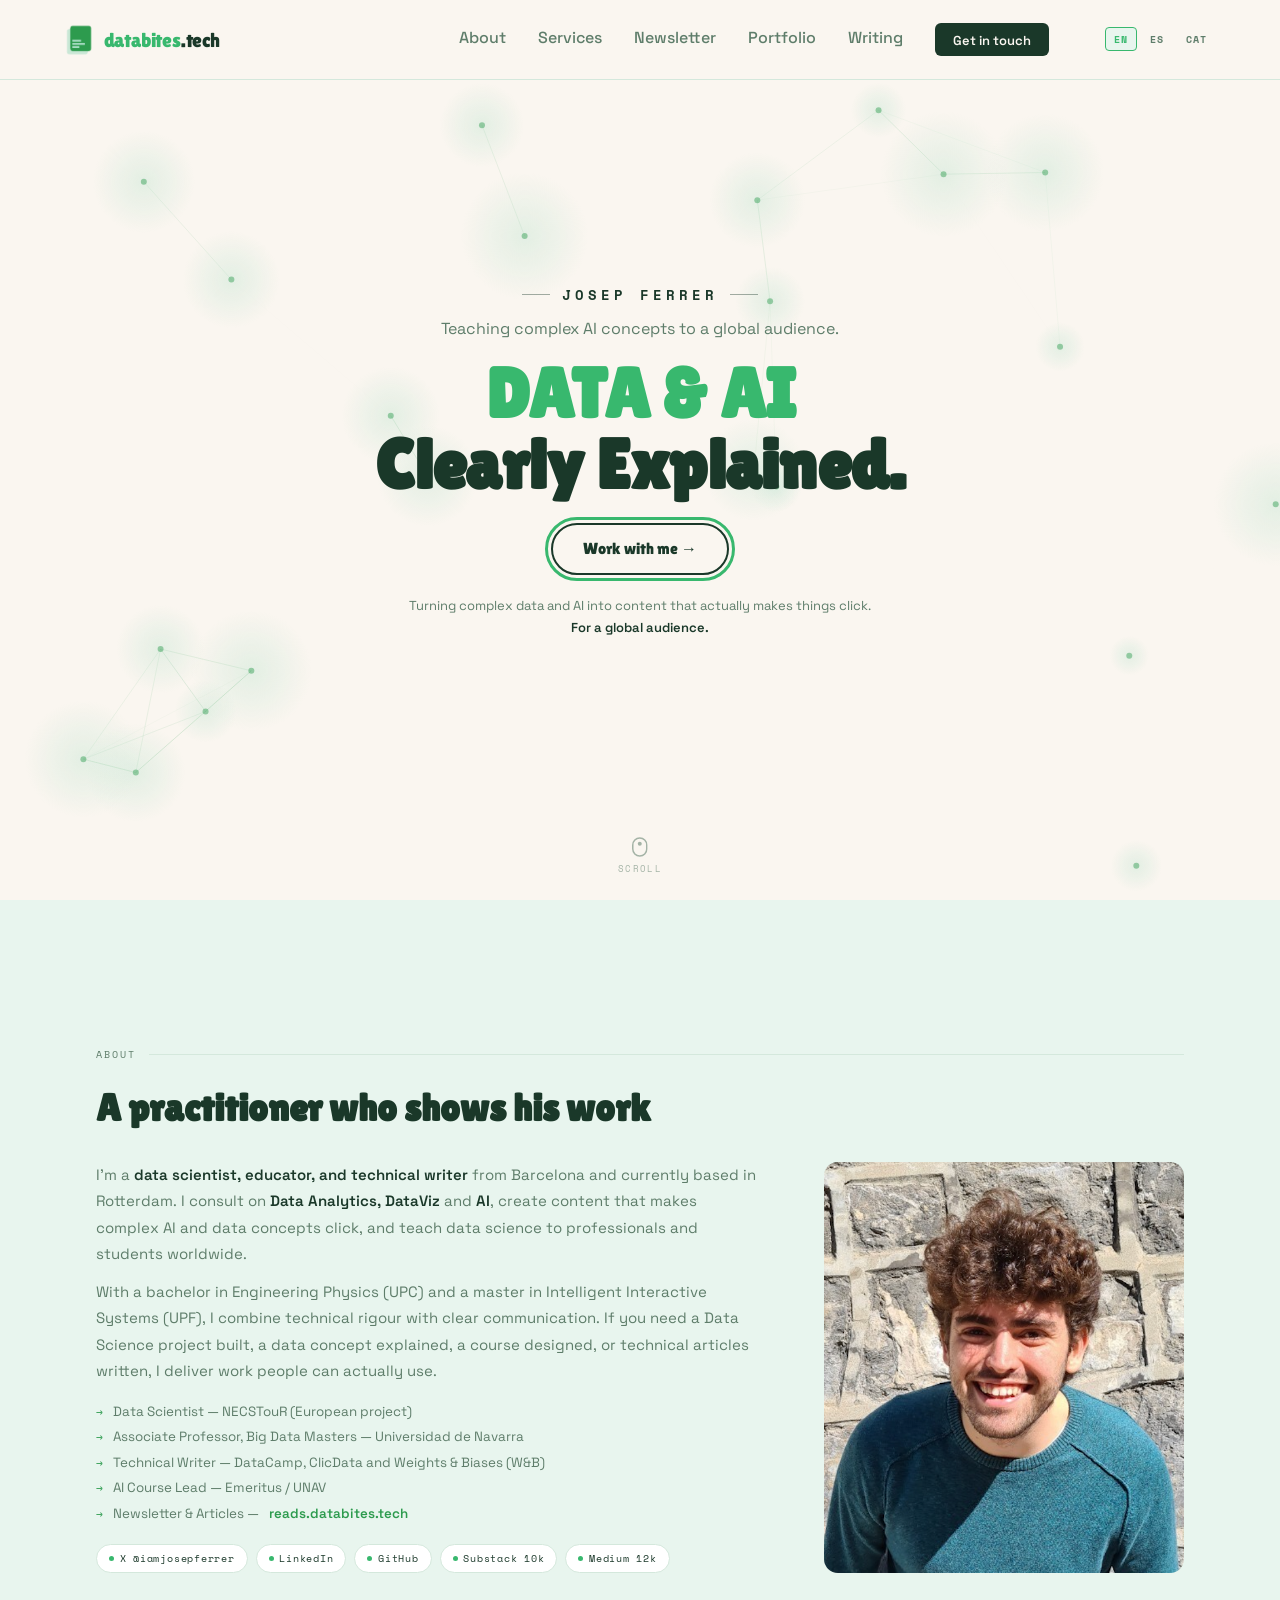
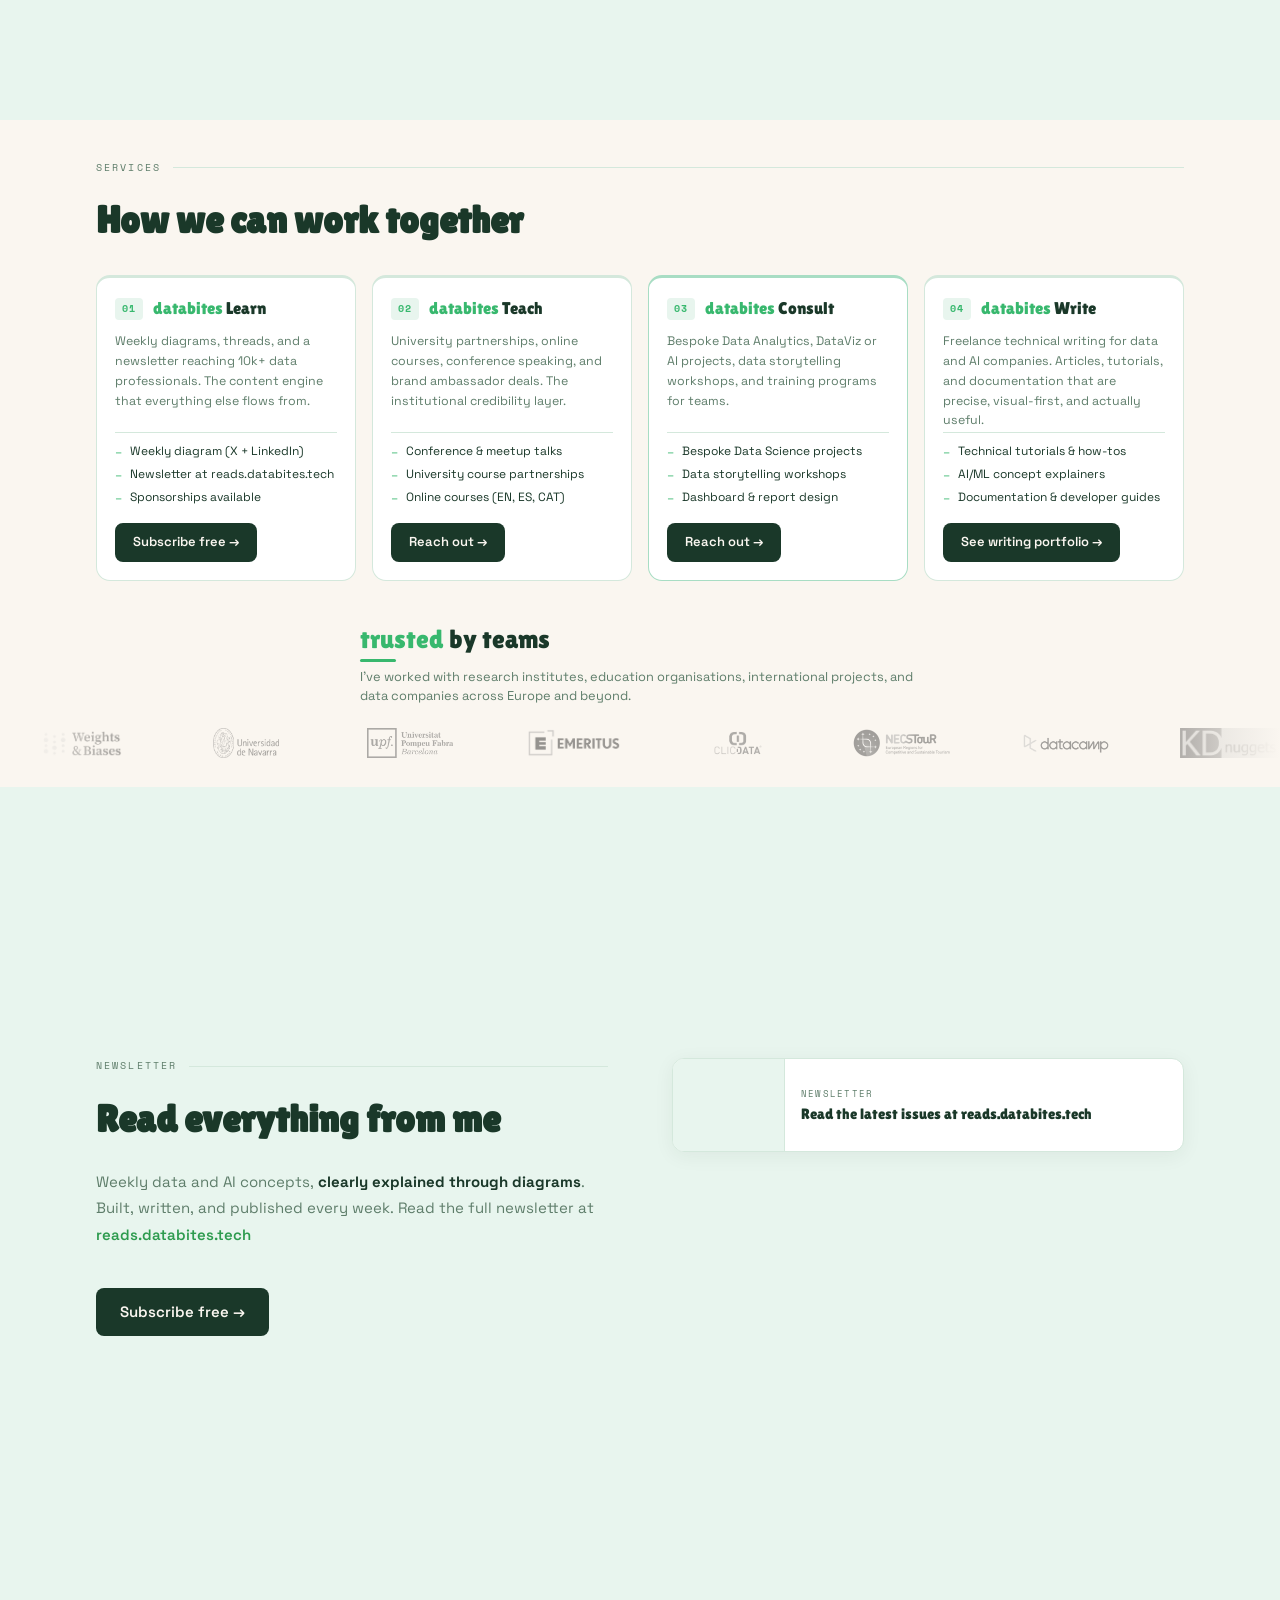
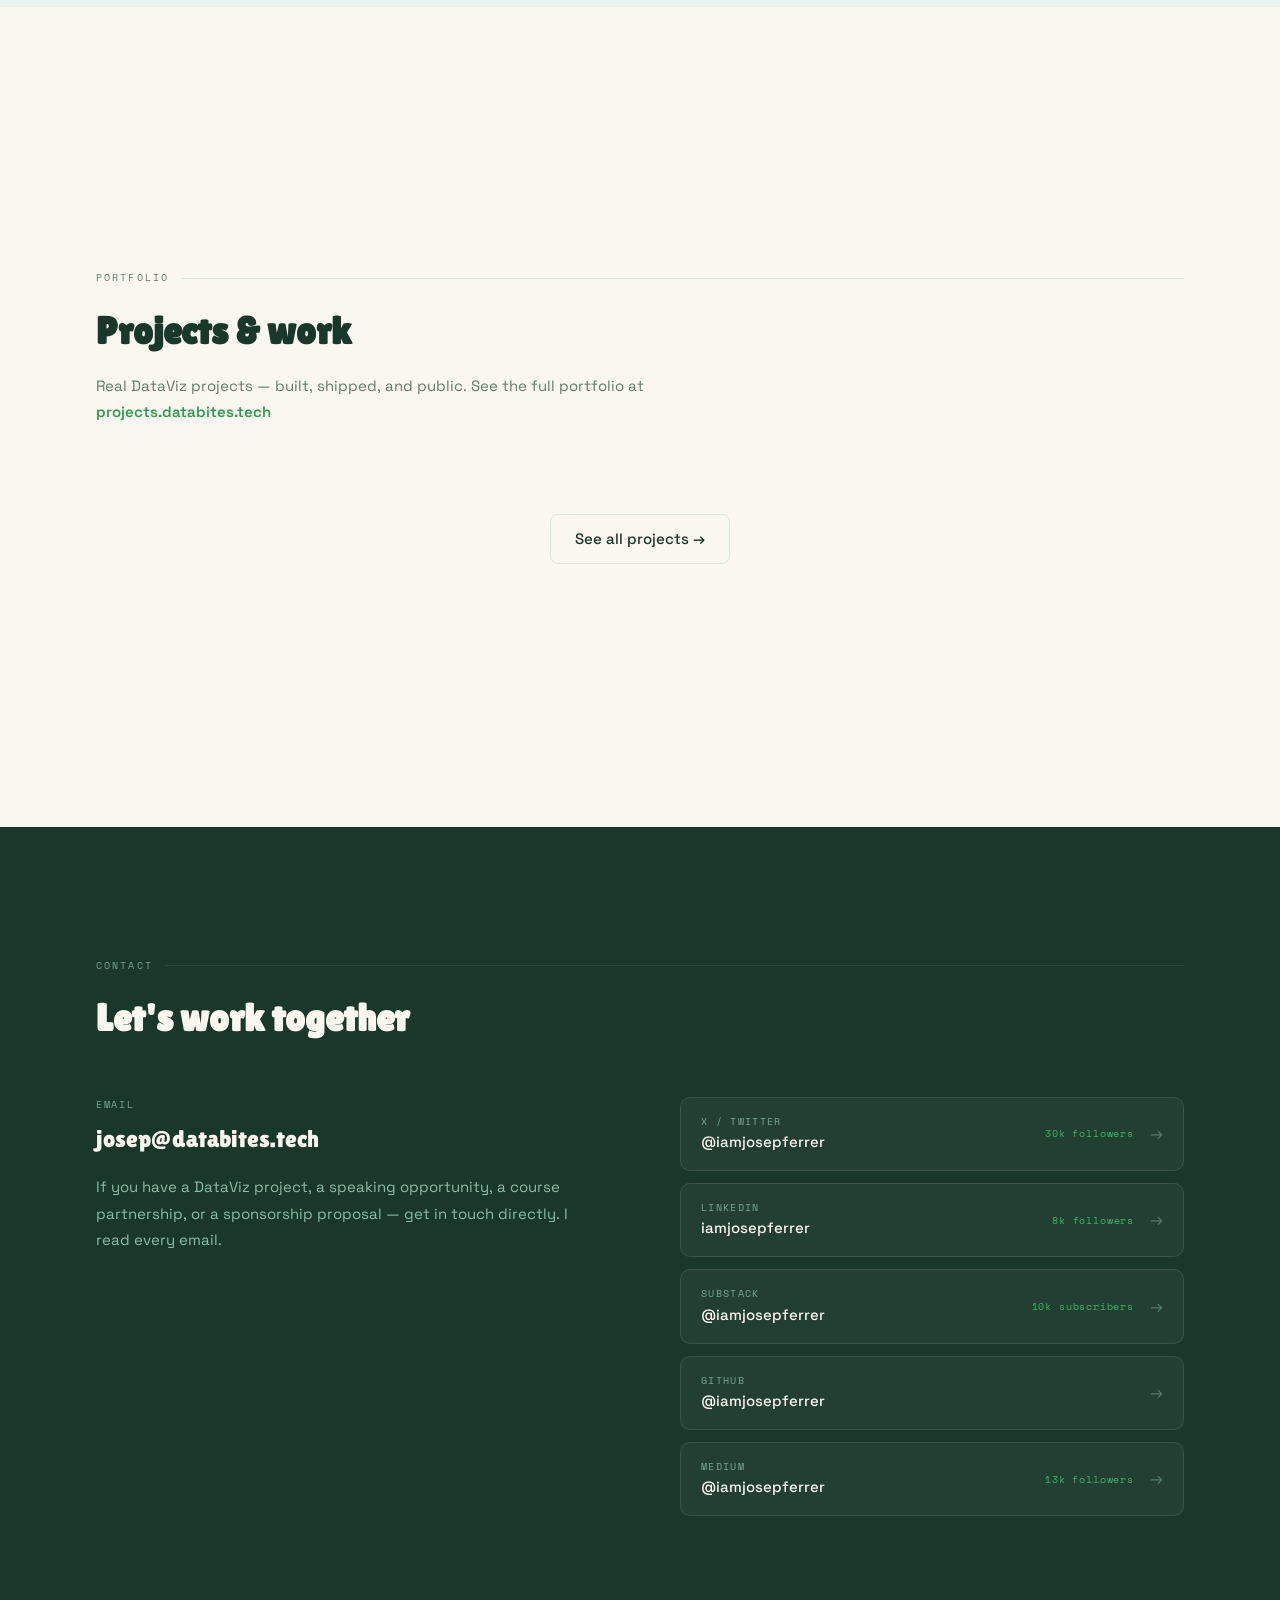
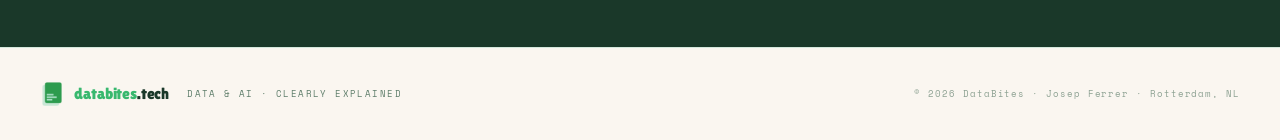
==== commit 051df289: "Update contact email and improve writing portfolio" ====
--- a/index.html
+++ b/index.html
@@ -8,6 +8,10 @@
 <meta property="og:title" content="DataBites — Josep Ferrer">
 <meta property="og:description" content="Data & AI, clearly explained through diagrams.">
 <meta property="og:url" content="https://databites.tech">
+<meta property="og:image" content="https://databites.tech/images/og-write.png">
+<meta name="twitter:card" content="summary_large_image">
+<meta name="twitter:image" content="https://databites.tech/images/og-write.png">
+<link rel="canonical" href="https://databites.tech">
 <link rel="icon" type="image/png" href="images/databitestech_logo.png">
 <link rel="apple-touch-icon" href="images/databitestech_logo.png">
 <link rel="preconnect" href="https://fonts.googleapis.com">
@@ -262,7 +266,9 @@
   .portfolio-grid { grid-template-columns: 1fr 1fr; }
   .newsletter-inner { grid-template-columns: 1fr; gap: 2.5rem; }
   .contact-grid { grid-template-columns: 1fr; gap: 2rem; }
-  .nav-links { display: none; }
+  .nav-links { display: flex; gap: 0.75rem; }
+  .nav-links a:not(.nav-cta) { display: none; }
+  .lang-switch { margin-left: 0.25rem; }
   section { padding: 4rem 1.5rem; }
 }
 @media (max-width: 540px) {
@@ -340,18 +346,18 @@
         <p data-i18n="about.p1">I'm a <strong>data scientist, educator, and technical writer</strong> from Barcelona and currently based in Rotterdam. I consult on <strong>Data Analytics, DataViz</strong> and <strong>AI</strong>, create content that makes complex AI and data concepts click, and teach data science to professionals and students worldwide.</p>
         <p data-i18n="about.p2">With a bachelor in Engineering Physics (UPC) and a master in Intelligent Interactive Systems (UPF), I combine technical rigour with clear communication. If you need a Data Science project built, a data concept explained, a course designed, or technical articles written, I deliver work people can actually use.</p>
         <div class="creds">
-          <div class="cred">Data Scientist — NECSTouR (European project)</div>
-          <div class="cred">Associate Professor, Big Data Masters — Universidad de Navarra</div>
-          <div class="cred">Technical Writer — DataCamp, ClicData and &amp; Weights &amp; Biases (W&amp;B)</div>
-          <div class="cred">AI Course Lead — Emeritus / UNAV</div>
-          <div class="cred">Newsletter &amp; Articles — <a href="https://reads.databites.tech" target="_blank">reads.databites.tech</a></div>
+          <div class="cred" data-i18n="about.cred1">Data Scientist — NECSTouR (European project)</div>
+          <div class="cred" data-i18n="about.cred2">Associate Professor, Big Data Masters — Universidad de Navarra</div>
+          <div class="cred" data-i18n="about.cred3">Technical Writer — DataCamp, ClicData and Weights &amp; Biases (W&amp;B)</div>
+          <div class="cred" data-i18n="about.cred4">AI Course Lead — Emeritus / UNAV</div>
+          <div class="cred" data-i18n="about.cred5">Newsletter &amp; Articles — <a href="https://reads.databites.tech" target="_blank" rel="noopener">reads.databites.tech</a></div>
         </div>
         <div class="about-socials">
-          <a href="https://x.com/iamjosepferrer" target="_blank" class="social-pill"><span class="dot"></span>X @iamjosepferrer</a>
-          <a href="https://linkedin.com/in/iamjosepferrer" target="_blank" class="social-pill"><span class="dot"></span>LinkedIn</a>
-          <a href="https://github.com/iamjosepferrer" target="_blank" class="social-pill"><span class="dot"></span>GitHub</a>
-          <a href="https://substack.com/@iamjosepferrer" target="_blank" class="social-pill"><span class="dot"></span>Substack 10k</a>
-          <a href="https://medium.com/@iamjosepferrer" target="_blank" class="social-pill"><span class="dot"></span>Medium 12k</a>
+          <a href="https://x.com/iamjosepferrer" target="_blank" rel="noopener" class="social-pill"><span class="dot"></span>X @iamjosepferrer</a>
+          <a href="https://linkedin.com/in/iamjosepferrer" target="_blank" rel="noopener" class="social-pill"><span class="dot"></span>LinkedIn</a>
+          <a href="https://github.com/iamjosepferrer" target="_blank" rel="noopener" class="social-pill"><span class="dot"></span>GitHub</a>
+          <a href="https://substack.com/@iamjosepferrer" target="_blank" rel="noopener" class="social-pill"><span class="dot"></span>Substack 10k</a>
+          <a href="https://medium.com/@iamjosepferrer" target="_blank" rel="noopener" class="social-pill"><span class="dot"></span>Medium 12k</a>
         </div>
       </div>
       <div class="about-photo-wrap">
@@ -380,7 +386,7 @@
           <div class="service-item" data-i18n="services.learn.i3">Sponsorships available</div>
         </div>
         <div class="service-btn-wrap">
-          <a href="https://reads.databites.tech" target="_blank" class="btn-reach" data-i18n="services.learn.cta">Subscribe free →</a>
+          <a href="https://reads.databites.tech" target="_blank" rel="noopener" class="btn-reach" data-i18n="services.learn.cta">Subscribe free →</a>
         </div>
       </div>
 
@@ -394,10 +400,10 @@
         <div class="service-items">
           <div class="service-item" data-i18n="services.teach.i1">Conference & meetup talks</div>
           <div class="service-item" data-i18n="services.teach.i2">University course partnerships</div>
-          <div class="service-item" data-i18n="services.teach.i3">Online courses (english, spanish or catalan)</div>
+          <div class="service-item" data-i18n="services.teach.i3">Online courses (EN, ES, CAT)</div>
         </div>
         <div class="service-btn-wrap">
-          <a href="mailto:rfeers@gmail.com?subject=DataBites%20Teach%20enquiry" class="btn-reach" data-i18n="services.teach.cta">Reach out →</a>
+          <a href="mailto:josep@databites.tech?subject=DataBites%20Teach%20enquiry" class="btn-reach" data-i18n="services.teach.cta">Reach out →</a>
         </div>
       </div>
 
@@ -414,7 +420,7 @@
           <div class="service-item" data-i18n="services.consult.i3">Dashboard & report design</div>
         </div>
         <div class="service-btn-wrap">
-          <a href="mailto:rfeers@gmail.com?subject=DataBites%20Consult%20enquiry" class="btn-reach" data-i18n="services.consult.cta">Reach out →</a>
+          <a href="mailto:josep@databites.tech?subject=DataBites%20Consult%20enquiry" class="btn-reach" data-i18n="services.consult.cta">Reach out →</a>
         </div>
       </div>
 
@@ -486,11 +492,11 @@
     <div class="newsletter-left">
       <div class="section-label" data-i18n="newsletter.label">Newsletter</div>
       <h2 class="section-title" data-i18n="newsletter.title">Read everything from me</h2>
-      <p class="nl-desc" data-i18n="newsletter.desc">Weekly data and AI concepts, <strong>clearly explained through diagrams</strong>. Built, written, and published every week. Read the full newsletter at <a href="https://reads.databites.tech" target="_blank" style="color:var(--green);font-weight:600">reads.databites.tech</a></p>
-      <a href="https://reads.databites.tech" target="_blank" class="btn-primary" style="display:inline-flex;margin-top:0.5rem" data-i18n="newsletter.cta">Subscribe free →</a>
+      <p class="nl-desc" data-i18n="newsletter.desc">Weekly data and AI concepts, <strong>clearly explained through diagrams</strong>. Built, written, and published every week. Read the full newsletter at <a href="https://reads.databites.tech" target="_blank" rel="noopener" style="color:var(--green);font-weight:600">reads.databites.tech</a></p>
+      <a href="https://reads.databites.tech" target="_blank" rel="noopener" class="btn-primary" style="display:inline-flex;margin-top:0.5rem" data-i18n="newsletter.cta">Subscribe free →</a>
     </div>
     <div class="newsletter-right">
-      <!-- Latest 3 issues pulled live from the Substack RSS feed -->
+      <!-- Latest issues pulled live from the Substack RSS feed -->
       <div class="nl-list" id="nl-list">
         <div class="nl-item nl-skel"><div class="nl-item-thumb"></div><div class="nl-item-body"><div class="nl-item-date">&nbsp;&nbsp;&nbsp;</div><div class="nl-item-title">&nbsp;&nbsp;&nbsp;&nbsp;&nbsp;&nbsp;&nbsp;&nbsp;</div></div></div>
         <div class="nl-item nl-skel"><div class="nl-item-thumb"></div><div class="nl-item-body"><div class="nl-item-date">&nbsp;&nbsp;&nbsp;</div><div class="nl-item-title">&nbsp;&nbsp;&nbsp;&nbsp;&nbsp;&nbsp;&nbsp;&nbsp;</div></div></div>
@@ -508,7 +514,7 @@
     <h2 class="section-title" data-i18n="portfolio.title">Projects & work</h2>
     <p class="section-sub" data-i18n="portfolio.sub">Real DataViz projects — built, shipped, and public. See the full portfolio at <a href="https://projects.databites.tech" style="color:var(--green);font-weight:600">projects.databites.tech</a></p>
     <div class="portfolio-grid" id="portfolio-grid"></div>
-    <div class="portfolio-cta"><a href="https://projects.databites.tech" target="_blank" class="btn-secondary" data-i18n="portfolio.seeAll">See all projects →</a></div>
+    <div class="portfolio-cta"><a href="https://projects.databites.tech" target="_blank" rel="noopener" class="btn-secondary" data-i18n="portfolio.seeAll">See all projects →</a></div>
   </div>
 </section>
 
@@ -519,27 +525,27 @@
     <div class="contact-grid">
       <div>
         <div class="contact-email-label" data-i18n="contact.emailLabel">Email</div>
-        <a href="mailto:rfeers@gmail.com" class="contact-email">rfeers@gmail.com</a>
+        <a href="mailto:josep@databites.tech" class="contact-email">josep@databites.tech</a>
         <p class="contact-desc" data-i18n="contact.desc">If you have a DataViz project, a speaking opportunity, a course partnership, or a sponsorship proposal — get in touch directly. I read every email.</p>
       </div>
       <div class="contact-links">
-        <a href="https://x.com/iamjosepferrer" target="_blank" class="contact-link">
+        <a href="https://x.com/iamjosepferrer" target="_blank" rel="noopener" class="contact-link">
           <div class="cl-left"><div><div class="cl-platform">X / Twitter</div><div class="cl-handle">@iamjosepferrer</div></div></div>
           <div style="display:flex;align-items:center;gap:1rem"><div class="cl-stat">30k followers</div><div class="cl-arrow">→</div></div>
         </a>
-        <a href="https://linkedin.com/in/iamjosepferrer" target="_blank" class="contact-link">
+        <a href="https://linkedin.com/in/iamjosepferrer" target="_blank" rel="noopener" class="contact-link">
           <div class="cl-left"><div><div class="cl-platform">LinkedIn</div><div class="cl-handle">iamjosepferrer</div></div></div>
           <div style="display:flex;align-items:center;gap:1rem"><div class="cl-stat">8k followers</div><div class="cl-arrow">→</div></div>
         </a>
-        <a href="https://substack.com/@iamjosepferrer" target="_blank" class="contact-link">
+        <a href="https://substack.com/@iamjosepferrer" target="_blank" rel="noopener" class="contact-link">
           <div class="cl-left"><div><div class="cl-platform">Substack</div><div class="cl-handle">@iamjosepferrer</div></div></div>
           <div style="display:flex;align-items:center;gap:1rem"><div class="cl-stat">10k subscribers</div><div class="cl-arrow">→</div></div>
         </a>
-        <a href="https://github.com/iamjosepferrer" target="_blank" class="contact-link">
+        <a href="https://github.com/iamjosepferrer" target="_blank" rel="noopener" class="contact-link">
           <div class="cl-left"><div><div class="cl-platform">GitHub</div><div class="cl-handle">@iamjosepferrer</div></div></div>
           <div class="cl-arrow">→</div>
         </a>
-        <a href="https://medium.com/@iamjosepferrer" target="_blank" class="contact-link">
+        <a href="https://medium.com/@iamjosepferrer" target="_blank" rel="noopener" class="contact-link">
           <div class="cl-left"><div><div class="cl-platform">Medium</div><div class="cl-handle">@iamjosepferrer</div></div></div>
           <div style="display:flex;align-items:center;gap:1rem"><div class="cl-stat">13k followers</div><div class="cl-arrow">→</div></div>
         </a>
@@ -631,18 +637,24 @@
     'about.label': 'About', 'about.title': 'A practitioner who shows his work',
     'about.p1': 'I\'m a <strong>data scientist, educator, and technical writer</strong> from Barcelona and currently based in Rotterdam. I consult on <strong>Data Analytics, DataViz</strong> and <strong>AI</strong>, create content that makes complex AI and data concepts click, and teach data science to professionals and students worldwide.',
     'about.p2': 'With a bachelor in Engineering Physics (UPC) and a master in Intelligent Interactive Systems (UPF), I combine technical rigour with clear communication. If you need a Data Science project built, a data concept explained, a course designed, or technical articles written, I deliver work people can actually use.',
+    'about.cred1': 'Data Scientist — NECSTouR (European project)',
+    'about.cred2': 'Associate Professor, Big Data Masters — Universidad de Navarra',
+    'about.cred3': 'Technical Writer — DataCamp, ClicData and Weights &amp; Biases (W&amp;B)',
+    'about.cred4': 'AI Course Lead — Emeritus / UNAV',
+    'about.cred5': 'Newsletter &amp; Articles — <a href="https://reads.databites.tech" target="_blank" rel="noopener">reads.databites.tech</a>',
     'trusted.t1': 'trusted', 'trusted.t2': 'by teams',
     'trusted.desc': 'I\'ve worked with research institutes, education organisations, international projects, and data companies across Europe and beyond.',
+    'services.label': 'Services', 'services.title': 'How we can work together',
     'services.learn.desc': 'Weekly diagrams, threads, and a newsletter reaching 10k+ data professionals. The content engine that everything else flows from.',
     'services.learn.i1': 'Weekly diagram (X + LinkedIn)', 'services.learn.i2': 'Newsletter at reads.databites.tech', 'services.learn.i3': 'Sponsorships available', 'services.learn.cta': 'Subscribe free →',
     'services.consult.desc': 'Bespoke Data Analytics, DataViz or AI projects, data storytelling workshops, and training programs for teams.',
     'services.consult.i1': 'Bespoke Data Science projects', 'services.consult.i2': 'Data storytelling workshops', 'services.consult.i3': 'Dashboard & report design', 'services.consult.cta': 'Reach out →',
     'services.teach.desc': 'University partnerships, online courses, conference speaking, and brand ambassador deals. The institutional credibility layer.',
-    'services.teach.i1': 'Conference & meetup talks', 'services.teach.i2': 'University course partnerships', 'services.teach.i3': 'Online courses (EN + ES)', 'services.teach.cta': 'Reach out →',
+    'services.teach.i1': 'Conference & meetup talks', 'services.teach.i2': 'University course partnerships', 'services.teach.i3': 'Online courses (EN, ES, CAT)', 'services.teach.cta': 'Reach out →',
     'services.write.desc': 'Freelance technical writing for data and AI companies. Articles, tutorials, and documentation that are precise, visual-first, and actually useful.',
     'services.write.i1': 'Technical tutorials & how-tos', 'services.write.i2': 'AI/ML concept explainers', 'services.write.i3': 'Documentation & developer guides', 'services.write.cta': 'See writing portfolio →',
     'newsletter.label': 'Newsletter', 'newsletter.title': 'Read everything from me',
-    'newsletter.desc': 'Weekly data and AI concepts, <strong>clearly explained through diagrams</strong>. Built, written, and published every week. Read the full newsletter at <a href="https://reads.databites.tech" target="_blank" style="color:var(--green);font-weight:600">reads.databites.tech</a>',
+    'newsletter.desc': 'Weekly data and AI concepts, <strong>clearly explained through diagrams</strong>. Built, written, and published every week. Read the full newsletter at <a href="https://reads.databites.tech" target="_blank" rel="noopener" style="color:var(--green);font-weight:600">reads.databites.tech</a>',
     'newsletter.cta': 'Subscribe free →',
     'portfolio.label': 'Portfolio', 'portfolio.title': 'Projects & work',
     'portfolio.sub': 'Real DataViz projects — built, shipped, and public. See the full portfolio at <a href="https://projects.databites.tech" style="color:var(--green);font-weight:600">projects.databites.tech</a>',
@@ -675,6 +687,11 @@
     'about.label': 'Sobre mí', 'about.title': 'Un profesional que muestra su trabajo',
     'about.p1': 'Soy <strong>científico de datos, educador y escritor técnico</strong> de Barcelona, actualmente en Rotterdam. Consulto sobre <strong>Data Analytics, DataViz</strong> e <strong>IA</strong>, creo contenido que hace que conceptos complejos de datos e IA sean comprensibles, y enseño ciencia de datos a profesionales y estudiantes en todo el mundo.',
     'about.p2': 'Con un grado en Física de Ingeniería (UPC) y un máster en Sistemas Interactivos Inteligentes (UPF), combino profundidad técnica con comunicación clara. Si necesitas un proyecto de Data Science, un concepto explicado, un curso diseñado o artículos técnicos escritos, entrego trabajo que la gente puede usar.',
+    'about.cred1': 'Científico de Datos — NECSTouR (proyecto europeo)',
+    'about.cred2': 'Profesor Asociado, Máster en Big Data — Universidad de Navarra',
+    'about.cred3': 'Escritor Técnico — DataCamp, ClicData y Weights &amp; Biases (W&amp;B)',
+    'about.cred4': 'Responsable de Curso de IA — Emeritus / UNAV',
+    'about.cred5': 'Newsletter y Artículos — <a href="https://reads.databites.tech" target="_blank" rel="noopener">reads.databites.tech</a>',
     'trusted.t1': 'confianza', 'trusted.t2': 'de equipos',
     'trusted.desc': 'He trabajado con institutos de investigación, organizaciones educativas, proyectos internacionales y empresas de datos en Europa y más allá.',
     'services.label': 'Servicios', 'services.title': 'Cómo podemos trabajar juntos',
@@ -683,11 +700,11 @@
     'services.consult.desc': 'Proyectos de Data Analytics, DataViz o IA a medida, talleres de storytelling de datos y programas de formación para equipos.',
     'services.consult.i1': 'Proyectos de Data Science a medida', 'services.consult.i2': 'Talleres de storytelling de datos', 'services.consult.i3': 'Diseño de dashboards e informes', 'services.consult.cta': 'Contáctame →',
     'services.teach.desc': 'Asociaciones universitarias, cursos online, charlas en conferencias y acuerdos de embajador de marca. La capa de credibilidad institucional.',
-    'services.teach.i1': 'Charlas en conferencias y meetups', 'services.teach.i2': 'Asociaciones con cursos universitarios', 'services.teach.i3': 'Cursos online (EN + ES)', 'services.teach.cta': 'Contáctame →',
+    'services.teach.i1': 'Charlas en conferencias y meetups', 'services.teach.i2': 'Asociaciones con cursos universitarios', 'services.teach.i3': 'Cursos online (EN, ES, CAT)', 'services.teach.cta': 'Contáctame →',
     'services.write.desc': 'Escritura técnica freelance para empresas de datos e IA. Artículos, tutoriales y documentación precisos, visuales y realmente útiles.',
     'services.write.i1': 'Tutoriales técnicos y guías', 'services.write.i2': 'Explainers de conceptos de IA/ML', 'services.write.i3': 'Documentación y guías para desarrolladores', 'services.write.cta': 'Ver portfolio de escritura →',
     'newsletter.label': 'Newsletter', 'newsletter.title': 'Lee todo lo que publico',
-    'newsletter.desc': 'Conceptos de datos e IA, <strong>explicados claramente con diagramas</strong>. Construido, escrito y publicado cada semana. Lee la newsletter en <a href="https://reads.databites.tech" target="_blank" style="color:var(--green);font-weight:600">reads.databites.tech</a>',
+    'newsletter.desc': 'Conceptos de datos e IA, <strong>explicados claramente con diagramas</strong>. Construido, escrito y publicado cada semana. Lee la newsletter en <a href="https://reads.databites.tech" target="_blank" rel="noopener" style="color:var(--green);font-weight:600">reads.databites.tech</a>',
     'newsletter.cta': 'Suscríbete gratis →',
     'portfolio.label': 'Portfolio', 'portfolio.title': 'Proyectos y trabajo',
     'portfolio.sub': 'Proyectos reales de DataViz — construidos, publicados y disponibles. Ve el portfolio completo en <a href="https://projects.databites.tech" style="color:var(--green);font-weight:600">projects.databites.tech</a>',
@@ -720,6 +737,11 @@
     'about.label': 'Sobre mi', 'about.title': 'Un professional que mostra el seu treball',
     'about.p1': 'Soc <strong>científic de dades, educador i escriptor tècnic</strong> de Barcelona, actualment a Rotterdam. Consulto sobre <strong>Data Analytics, DataViz</strong> i <strong>IA</strong>, creo contingut que fa que conceptes complexos de dades i IA siguin comprensibles, i ensenyo ciència de dades a professionals i estudiants arreu del món.',
     'about.p2': 'Amb un grau en Física de l\'Enginyeria (UPC) i un màster en Sistemes Interactius Intel·ligents (UPF), combino profunditat tècnica amb comunicació clara. Si necessites un projecte de Data Science, un concepte explicat, un curs dissenyat o articles tècnics escrits, lliuro feina que la gent pot usar.',
+    'about.cred1': 'Científic de Dades — NECSTouR (projecte europeu)',
+    'about.cred2': 'Professor Associat, Màster en Big Data — Universidad de Navarra',
+    'about.cred3': 'Escriptor Tècnic — DataCamp, ClicData i Weights &amp; Biases (W&amp;B)',
+    'about.cred4': 'Responsable de Curs d\'IA — Emeritus / UNAV',
+    'about.cred5': 'Newsletter i Articles — <a href="https://reads.databites.tech" target="_blank" rel="noopener">reads.databites.tech</a>',
     'trusted.t1': 'confiança', 'trusted.t2': 'd\'equips',
     'trusted.desc': 'He treballat amb instituts de recerca, organitzacions educatives, projectes internacionals i empreses de dades a Europa i més enllà.',
     'services.label': 'Serveis', 'services.title': 'Com podem treballar junts',
@@ -728,11 +750,11 @@
     'services.consult.desc': 'Projectes de Data Analytics, DataViz o IA a mida, tallers de storytelling de dades i programes de formació per a equips.',
     'services.consult.i1': 'Projectes de Data Science a mida', 'services.consult.i2': 'Tallers de storytelling de dades', 'services.consult.i3': 'Disseny de dashboards i informes', 'services.consult.cta': 'Contacta\'m →',
     'services.teach.desc': 'Associacions universitàries, cursos online, xerrades a conferències i acords d\'ambaixador de marca. La capa de credibilitat institucional.',
-    'services.teach.i1': 'Xerrades a conferències i meetups', 'services.teach.i2': 'Associacions amb cursos universitaris', 'services.teach.i3': 'Cursos online (EN + ES)', 'services.teach.cta': 'Contacta\'m →',
+    'services.teach.i1': 'Xerrades a conferències i meetups', 'services.teach.i2': 'Associacions amb cursos universitaris', 'services.teach.i3': 'Cursos online (EN, ES, CAT)', 'services.teach.cta': 'Contacta\'m →',
     'services.write.desc': 'Escriptura tècnica freelance per a empreses de dades i IA. Articles, tutorials i documentació precisos, visuals i realment útils.',
     'services.write.i1': 'Tutorials tècnics i guies', 'services.write.i2': 'Explicadors de conceptes d\'IA/ML', 'services.write.i3': 'Documentació i guies per a desenvolupadors', 'services.write.cta': 'Veure portfolio d\'escriptura →',
     'newsletter.label': 'Newsletter', 'newsletter.title': 'Llegeix tot el que publico',
-    'newsletter.desc': 'Conceptes de dades i IA, <strong>clarament explicats amb diagrames</strong>. Construït, escrit i publicat cada setmana. Llegeix la newsletter a <a href="https://reads.databites.tech" target="_blank" style="color:var(--green);font-weight:600">reads.databites.tech</a>',
+    'newsletter.desc': 'Conceptes de dades i IA, <strong>clarament explicats amb diagrames</strong>. Construït, escrit i publicat cada setmana. Llegeix la newsletter a <a href="https://reads.databites.tech" target="_blank" rel="noopener" style="color:var(--green);font-weight:600">reads.databites.tech</a>',
     'newsletter.cta': 'Subscriu-te gratis →',
     'portfolio.label': 'Portfolio', 'portfolio.title': 'Projectes i treball',
     'portfolio.sub': 'Projectes reals de DataViz — construïts, publicats i disponibles. Veu el portfolio complet a <a href="https://projects.databites.tech" style="color:var(--green);font-weight:600">projects.databites.tech</a>',
@@ -779,6 +801,7 @@
   });
 
   // Store preference
+  document.documentElement.lang = lang;
   localStorage.setItem('lang', lang);
   loadPortfolioPreview();
 }
@@ -821,7 +844,7 @@
 })();
 </script>
 <script>
-// ── LIVE SUBSTACK — LATEST 3 ISSUES (with covers) ─────
+// ── LIVE SUBSTACK — LATEST ISSUES (with covers) ─────
 (function () {
   const list = document.getElementById('nl-list');
   if (!list) return;
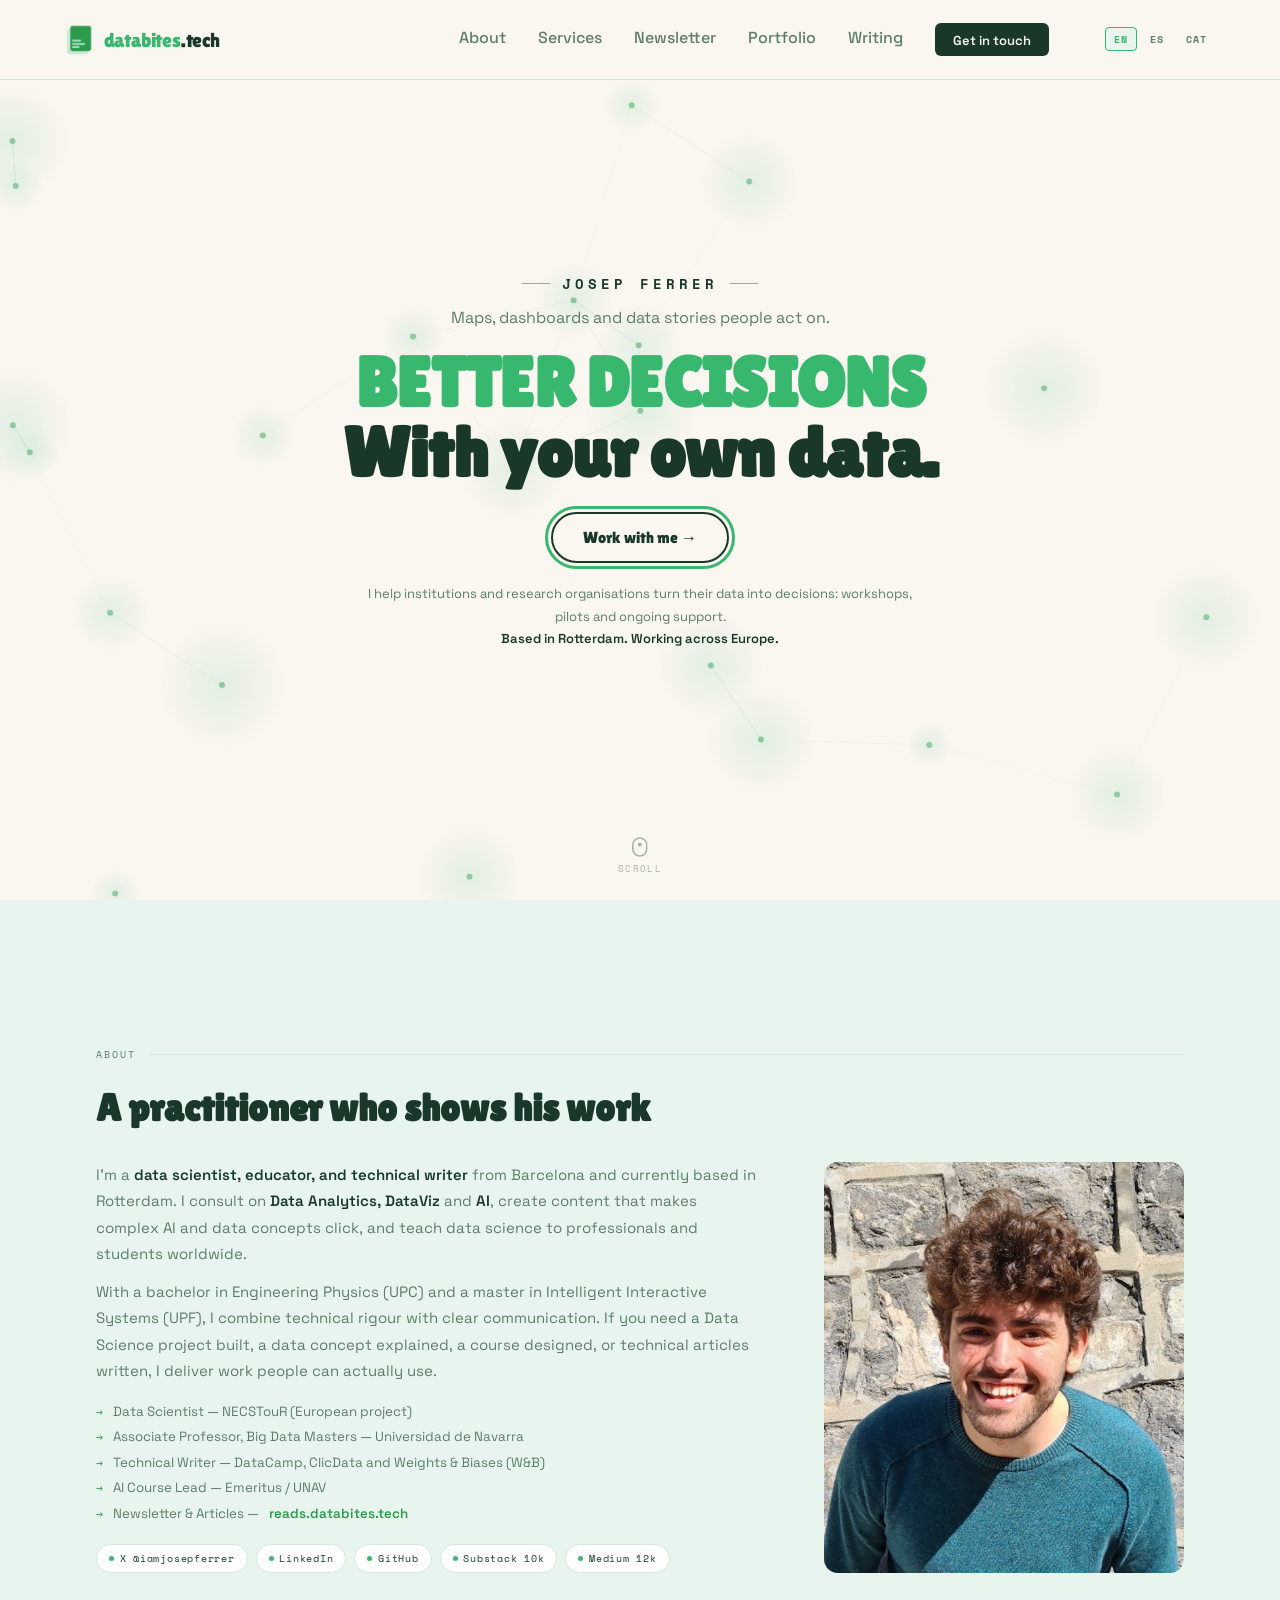
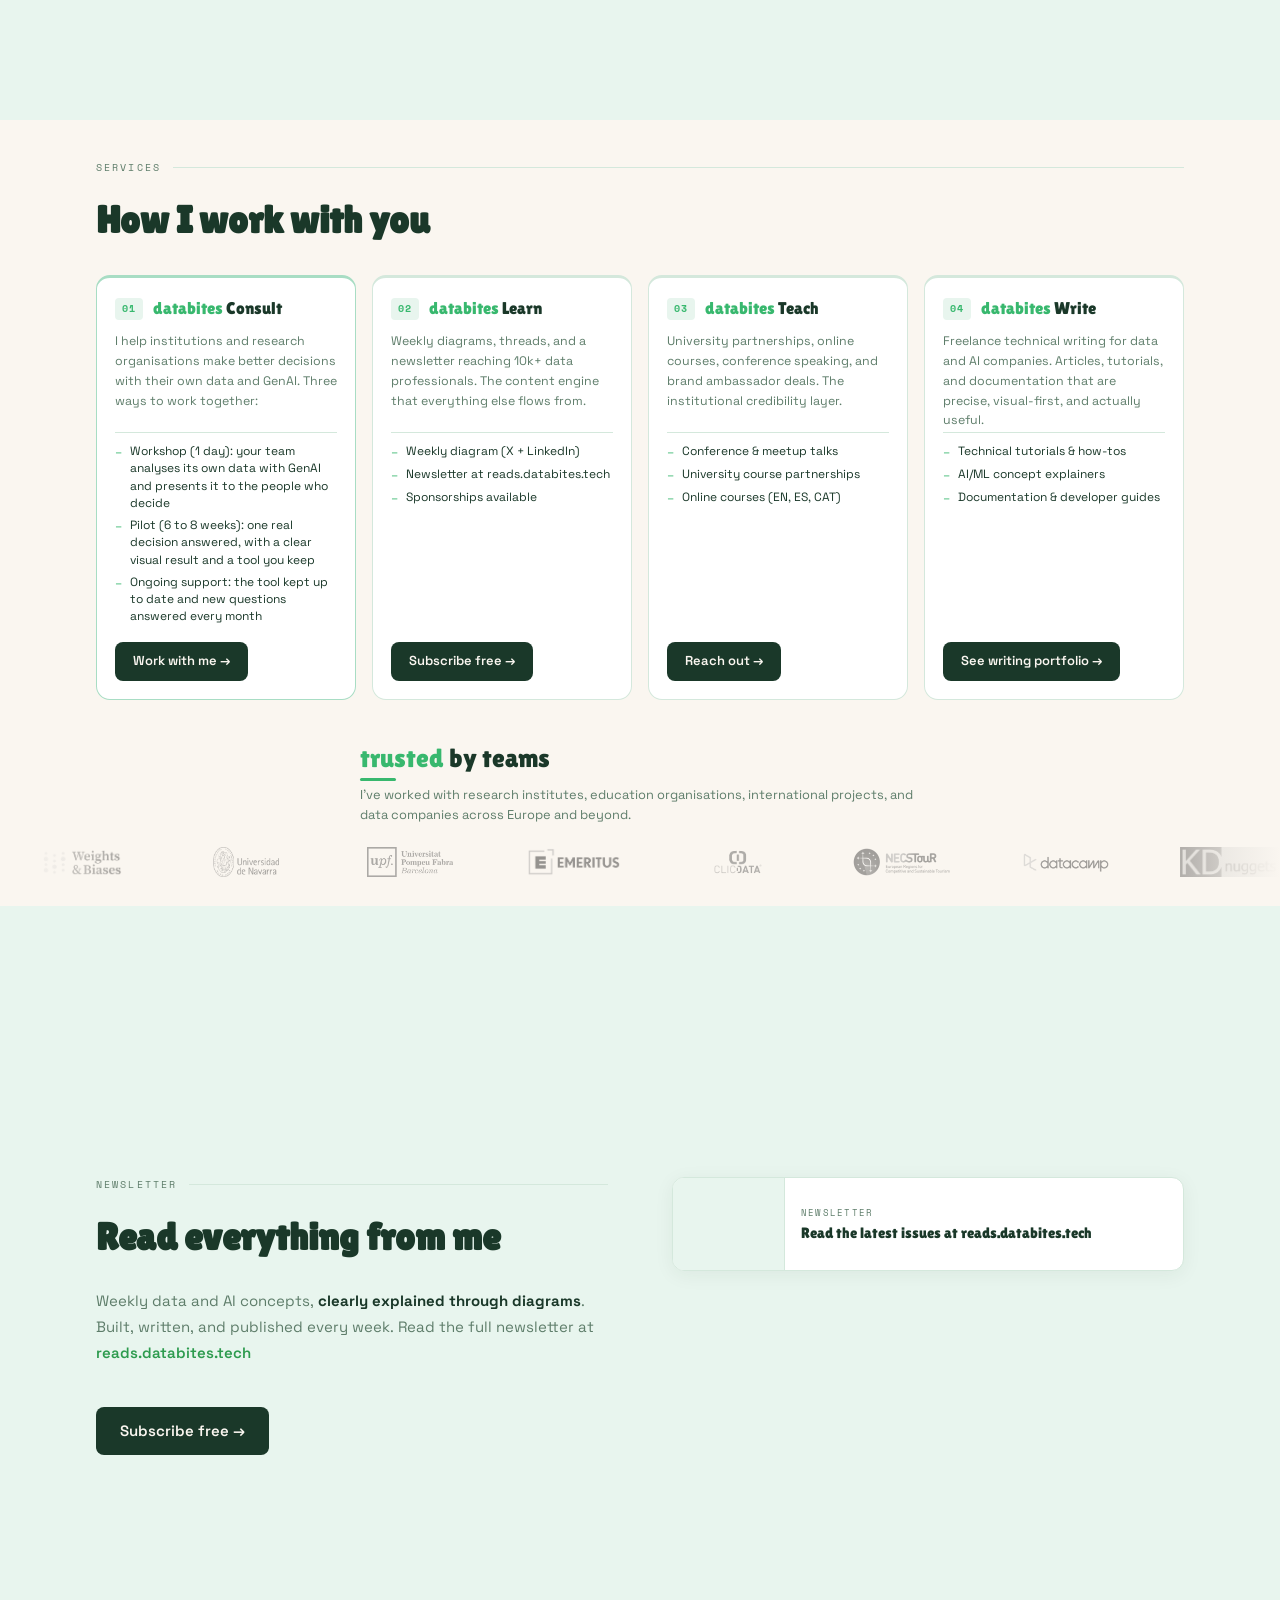
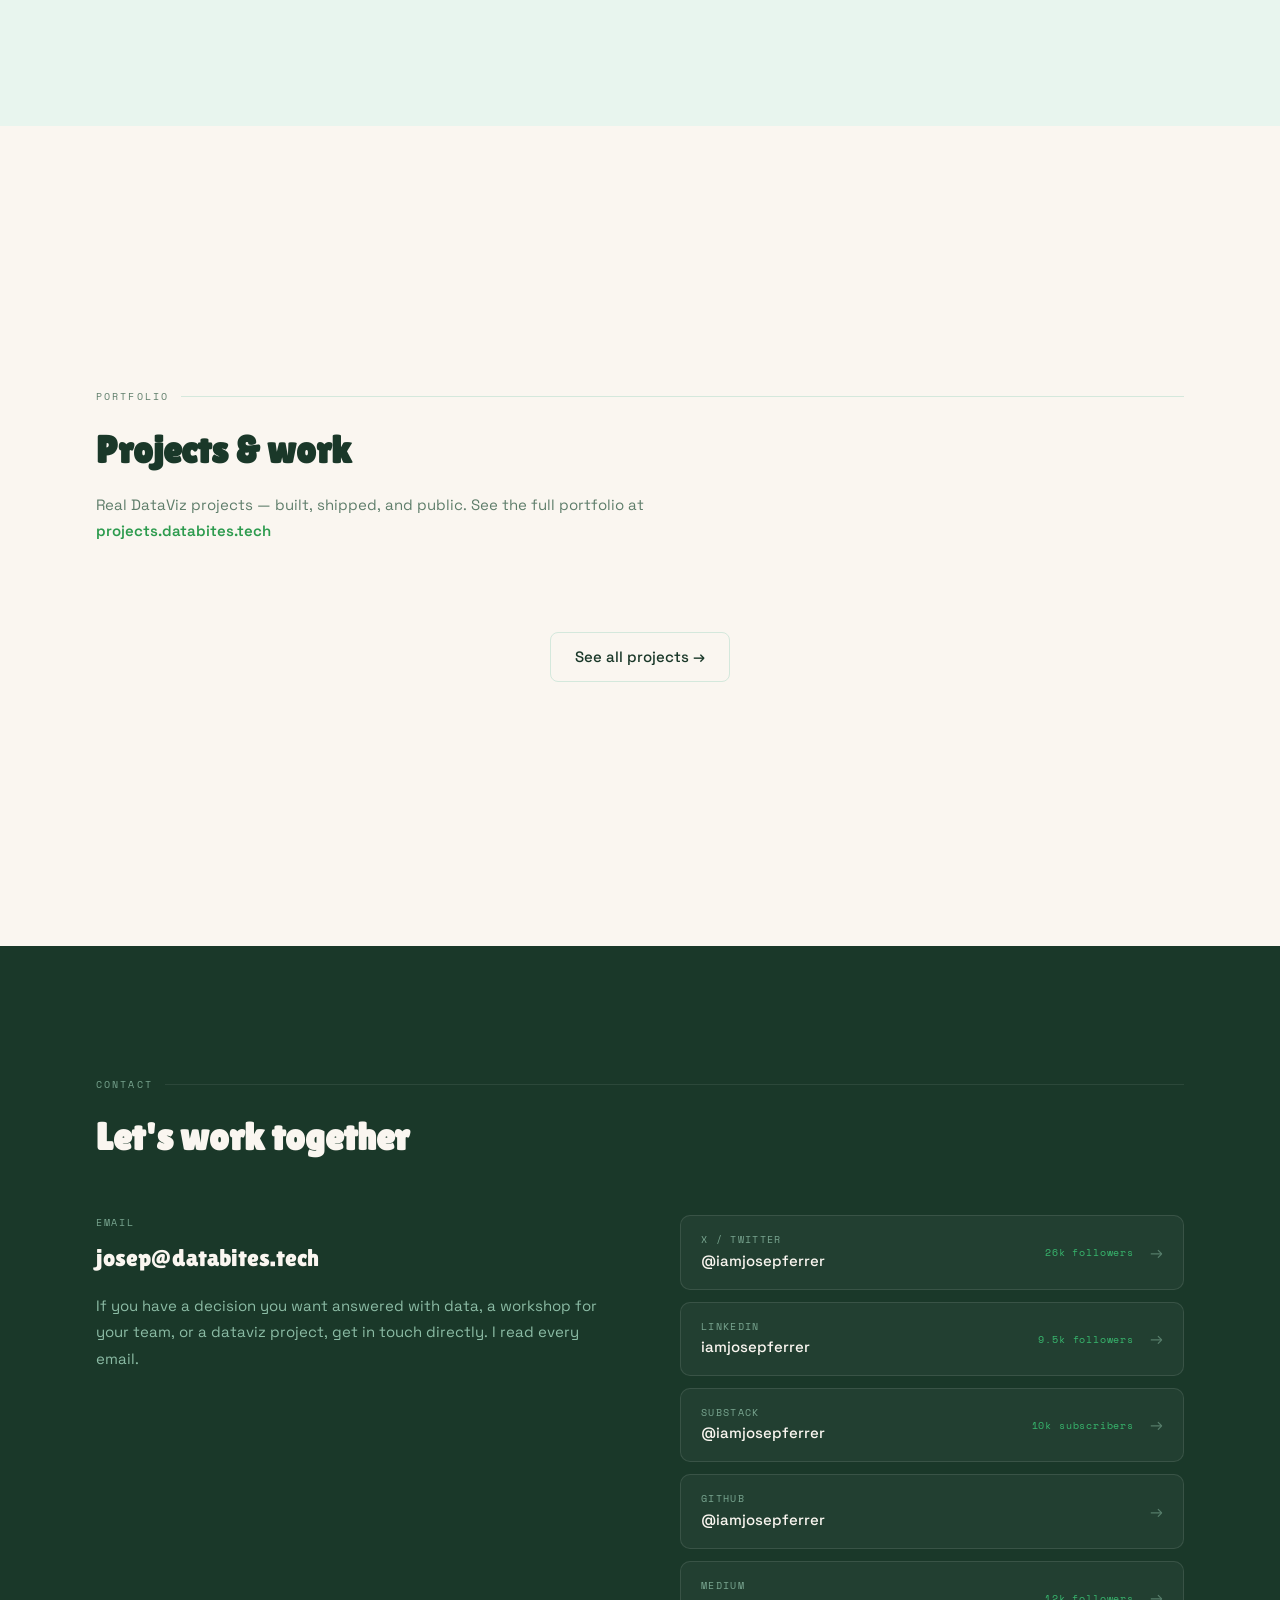
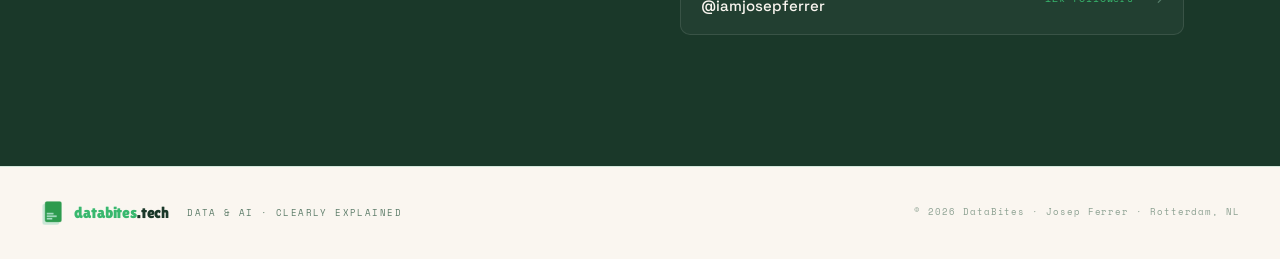
==== commit 177c2679: "Reposition homepage: consulting hero, offer first in services, correct follower counts - Title tag, " ====
--- a/index.html
+++ b/index.html
@@ -3,10 +3,10 @@
 <head>
 <meta charset="UTF-8">
 <meta name="viewport" content="width=device-width, initial-scale=1.0">
-<title>DataBites — Josep Ferrer | Data & AI, Clearly Explained</title>
-<meta name="description" content="Josep Ferrer — Data scientist & visual educator making complex AI and data click through diagrams. DataViz consulting, newsletter, and courses.">
-<meta property="og:title" content="DataBites — Josep Ferrer">
-<meta property="og:description" content="Data & AI, clearly explained through diagrams.">
+<title>Josep Ferrer | Data and GenAI for institutional decisions</title>
+<meta name="description" content="Josep Ferrer helps institutions and research organisations make better decisions with their own data and GenAI: workshops, pilots and ongoing support. Maps, dashboards and data stories people act on.">
+<meta property="og:title" content="Josep Ferrer | Data and GenAI for institutional decisions">
+<meta property="og:description" content="Workshops, pilots and ongoing support for institutions that want to decide with their own data.">
 <meta property="og:url" content="https://databites.tech">
 <meta property="og:image" content="https://databites.tech/images/og-write.png">
 <meta name="twitter:card" content="summary_large_image">
@@ -318,16 +318,16 @@
     <div class="hero-content">
       <div class="hero-who">Josep Ferrer</div>
       <div class="hero-cycling-wrap">
-        <span class="hero-cycling" id="hero-cycling">Helping teams communicate their data visually.</span>
+        <span class="hero-cycling" id="hero-cycling">Data and GenAI for institutional decisions.</span>
       </div>
       <h1 class="hero-headline">
-        <span class="w1" data-i18n="hero.h1">DATA & AI</span>
-        <span class="w2" data-i18n="hero.h2">Clearly Explained.</span>
+        <span class="w1" data-i18n="hero.h1">BETTER DECISIONS</span>
+        <span class="w2" data-i18n="hero.h2">With your own data.</span>
       </h1>
       <a href="#services" class="btn-hero" data-i18n="hero.cta">Work with me →</a>
       <p class="hero-bio">
-        <span data-i18n="hero.bio1">Turning complex data and AI into content that actually makes things click.</span><br>
-        <strong data-i18n="hero.bio2">For a global audience.</strong>
+        <span data-i18n="hero.bio1">I help institutions and research organisations turn their data into decisions: workshops, pilots and ongoing support.</span><br>
+        <strong data-i18n="hero.bio2">Based in Rotterdam. Working across Europe.</strong>
       </p>
     </div>
     <div class="scroll-hint">
@@ -370,12 +370,29 @@
 <section id="services">
   <div class="inner">
     <div class="section-label" data-i18n="services.label">Services</div>
-    <h2 class="section-title" data-i18n="services.title">How we can work together</h2>
+    <h2 class="section-title" data-i18n="services.title">How I work with you</h2>
     <div class="services-grid">
+
+      <div class="service-card" style="border-color:var(--mint)">
+        <div class="service-header">
+          <span class="service-num">01</span>
+          <div class="service-name"><span class="sn-db">databites</span> <span class="sn-arm">Consult</span></div>
+        </div>
+        <div class="service-desc" data-i18n="services.consult.desc">I help institutions and research organisations make better decisions with their own data and GenAI. Three ways to work together:</div>
+        <div class="service-divider"></div>
+        <div class="service-items">
+          <div class="service-item" data-i18n="services.consult.i1">Workshop (1 day): your team analyses its own data with GenAI and presents it to the people who decide</div>
+          <div class="service-item" data-i18n="services.consult.i2">Pilot (6 to 8 weeks): one real decision answered, with a clear visual result and a tool you keep</div>
+          <div class="service-item" data-i18n="services.consult.i3">Ongoing support: the tool kept up to date and new questions answered every month</div>
+        </div>
+        <div class="service-btn-wrap">
+          <a href="mailto:josep@databites.tech?subject=Working%20together" class="btn-reach" data-i18n="services.consult.cta">Work with me →</a>
+        </div>
+      </div>
 
       <div class="service-card">
         <div class="service-header">
-          <span class="service-num">01</span>
+          <span class="service-num">02</span>
           <div class="service-name"><span class="sn-db">databites</span> <span class="sn-arm">Learn</span></div>
         </div>
         <div class="service-desc" data-i18n="services.learn.desc">Weekly diagrams, threads, and a newsletter reaching 10k+ data professionals. The content engine that everything else flows from.</div>
@@ -392,7 +409,7 @@
 
       <div class="service-card">
         <div class="service-header">
-          <span class="service-num">02</span>
+          <span class="service-num">03</span>
           <div class="service-name"><span class="sn-db">databites</span> <span class="sn-arm">Teach</span></div>
         </div>
         <div class="service-desc" data-i18n="services.teach.desc">University partnerships, online courses, conference speaking, and brand ambassador deals. The institutional credibility layer.</div>
@@ -404,23 +421,6 @@
         </div>
         <div class="service-btn-wrap">
           <a href="mailto:josep@databites.tech?subject=DataBites%20Teach%20enquiry" class="btn-reach" data-i18n="services.teach.cta">Reach out →</a>
-        </div>
-      </div>
-
-      <div class="service-card" style="border-color:var(--mint)">
-        <div class="service-header">
-          <span class="service-num">03</span>
-          <div class="service-name"><span class="sn-db">databites</span> <span class="sn-arm">Consult</span></div>
-        </div>
-        <div class="service-desc" data-i18n="services.consult.desc">Bespoke Data Analytics, DataViz or AI projects, data storytelling workshops, and training programs for teams.</div>
-        <div class="service-divider"></div>
-        <div class="service-items">
-          <div class="service-item" data-i18n="services.consult.i1">Bespoke Data Science projects</div>
-          <div class="service-item" data-i18n="services.consult.i2">Data storytelling workshops</div>
-          <div class="service-item" data-i18n="services.consult.i3">Dashboard & report design</div>
-        </div>
-        <div class="service-btn-wrap">
-          <a href="mailto:josep@databites.tech?subject=DataBites%20Consult%20enquiry" class="btn-reach" data-i18n="services.consult.cta">Reach out →</a>
         </div>
       </div>
 
@@ -526,16 +526,16 @@
       <div>
         <div class="contact-email-label" data-i18n="contact.emailLabel">Email</div>
         <a href="mailto:josep@databites.tech" class="contact-email">josep@databites.tech</a>
-        <p class="contact-desc" data-i18n="contact.desc">If you have a DataViz project, a speaking opportunity, a course partnership, or a sponsorship proposal — get in touch directly. I read every email.</p>
+        <p class="contact-desc" data-i18n="contact.desc">If you have a decision you want answered with data, a workshop for your team, or a dataviz project, get in touch directly. I read every email.</p>
       </div>
       <div class="contact-links">
         <a href="https://x.com/iamjosepferrer" target="_blank" rel="noopener" class="contact-link">
           <div class="cl-left"><div><div class="cl-platform">X / Twitter</div><div class="cl-handle">@iamjosepferrer</div></div></div>
-          <div style="display:flex;align-items:center;gap:1rem"><div class="cl-stat">30k followers</div><div class="cl-arrow">→</div></div>
+          <div style="display:flex;align-items:center;gap:1rem"><div class="cl-stat">26k followers</div><div class="cl-arrow">→</div></div>
         </a>
         <a href="https://linkedin.com/in/iamjosepferrer" target="_blank" rel="noopener" class="contact-link">
           <div class="cl-left"><div><div class="cl-platform">LinkedIn</div><div class="cl-handle">iamjosepferrer</div></div></div>
-          <div style="display:flex;align-items:center;gap:1rem"><div class="cl-stat">8k followers</div><div class="cl-arrow">→</div></div>
+          <div style="display:flex;align-items:center;gap:1rem"><div class="cl-stat">9.5k followers</div><div class="cl-arrow">→</div></div>
         </a>
         <a href="https://substack.com/@iamjosepferrer" target="_blank" rel="noopener" class="contact-link">
           <div class="cl-left"><div><div class="cl-platform">Substack</div><div class="cl-handle">@iamjosepferrer</div></div></div>
@@ -547,7 +547,7 @@
         </a>
         <a href="https://medium.com/@iamjosepferrer" target="_blank" rel="noopener" class="contact-link">
           <div class="cl-left"><div><div class="cl-platform">Medium</div><div class="cl-handle">@iamjosepferrer</div></div></div>
-          <div style="display:flex;align-items:center;gap:1rem"><div class="cl-stat">13k followers</div><div class="cl-arrow">→</div></div>
+          <div style="display:flex;align-items:center;gap:1rem"><div class="cl-stat">12k followers</div><div class="cl-arrow">→</div></div>
         </a>
       </div>
     </div>
@@ -630,10 +630,10 @@
   en: {
     'nav.about': 'About', 'nav.services': 'Services', 'nav.newsletter': 'Newsletter',
     'nav.portfolio': 'Portfolio', 'nav.writing': 'Writing', 'nav.cta': 'Get in touch',
-    'hero.h1': 'DATA & AI', 'hero.h2': 'Clearly Explained.',
+    'hero.h1': 'BETTER DECISIONS', 'hero.h2': 'With your own data.',
     'hero.cta': 'Work with me →',
-    'hero.bio1': 'Turning complex data and AI into content that actually makes things click.',
-    'hero.bio2': 'For a global audience.',
+    'hero.bio1': 'I help institutions and research organisations turn their data into decisions: workshops, pilots and ongoing support.',
+    'hero.bio2': 'Based in Rotterdam. Working across Europe.',
     'about.label': 'About', 'about.title': 'A practitioner who shows his work',
     'about.p1': 'I\'m a <strong>data scientist, educator, and technical writer</strong> from Barcelona and currently based in Rotterdam. I consult on <strong>Data Analytics, DataViz</strong> and <strong>AI</strong>, create content that makes complex AI and data concepts click, and teach data science to professionals and students worldwide.',
     'about.p2': 'With a bachelor in Engineering Physics (UPC) and a master in Intelligent Interactive Systems (UPF), I combine technical rigour with clear communication. If you need a Data Science project built, a data concept explained, a course designed, or technical articles written, I deliver work people can actually use.',
@@ -644,11 +644,11 @@
     'about.cred5': 'Newsletter &amp; Articles — <a href="https://reads.databites.tech" target="_blank" rel="noopener">reads.databites.tech</a>',
     'trusted.t1': 'trusted', 'trusted.t2': 'by teams',
     'trusted.desc': 'I\'ve worked with research institutes, education organisations, international projects, and data companies across Europe and beyond.',
-    'services.label': 'Services', 'services.title': 'How we can work together',
+    'services.label': 'Services', 'services.title': 'How I work with you',
     'services.learn.desc': 'Weekly diagrams, threads, and a newsletter reaching 10k+ data professionals. The content engine that everything else flows from.',
     'services.learn.i1': 'Weekly diagram (X + LinkedIn)', 'services.learn.i2': 'Newsletter at reads.databites.tech', 'services.learn.i3': 'Sponsorships available', 'services.learn.cta': 'Subscribe free →',
-    'services.consult.desc': 'Bespoke Data Analytics, DataViz or AI projects, data storytelling workshops, and training programs for teams.',
-    'services.consult.i1': 'Bespoke Data Science projects', 'services.consult.i2': 'Data storytelling workshops', 'services.consult.i3': 'Dashboard & report design', 'services.consult.cta': 'Reach out →',
+    'services.consult.desc': 'I help institutions and research organisations make better decisions with their own data and GenAI. Three ways to work together:',
+    'services.consult.i1': 'Workshop (1 day): your team analyses its own data with GenAI and presents it to the people who decide', 'services.consult.i2': 'Pilot (6 to 8 weeks): one real decision answered, with a clear visual result and a tool you keep', 'services.consult.i3': 'Ongoing support: the tool kept up to date and new questions answered every month', 'services.consult.cta': 'Work with me →',
     'services.teach.desc': 'University partnerships, online courses, conference speaking, and brand ambassador deals. The institutional credibility layer.',
     'services.teach.i1': 'Conference & meetup talks', 'services.teach.i2': 'University course partnerships', 'services.teach.i3': 'Online courses (EN, ES, CAT)', 'services.teach.cta': 'Reach out →',
     'services.write.desc': 'Freelance technical writing for data and AI companies. Articles, tutorials, and documentation that are precise, visual-first, and actually useful.',
@@ -667,23 +667,22 @@
     'portfolio.seeAll': 'See all projects →',
     'contact.label': 'Contact', 'contact.title': "Let's work together",
     'contact.emailLabel': 'Email',
-    'contact.desc': 'If you have a DataViz project, a speaking opportunity, a course partnership, or a sponsorship proposal — get in touch directly. I read every email.',
+    'contact.desc': 'If you have a decision you want answered with data, a workshop for your team, or a dataviz project, get in touch directly. I read every email.',
     phrases: [
-      'Helping teams communicate their data visually.',
-      'Teaching complex AI concepts to a global audience.',
-      'Making hard data ideas land — through diagrams, not decks.',
-      'Training organisations to tell better stories with their data.',
-      'Building visual explainers that turn confusion into clarity.',
-      'Helping teams trust, understand, and act on their data.'
+      'Data and GenAI for institutional decisions.',
+      'Maps, dashboards and data stories people act on.',
+      'Workshops, pilots and ongoing support for institutions.',
+      'One real decision, answered with your own data.',
+      'Where GenAI helps your analysis, and where it misleads.'
     ]
   },
   es: {
     'nav.about': 'Sobre mí', 'nav.services': 'Servicios', 'nav.newsletter': 'Newsletter',
     'nav.portfolio': 'Portfolio', 'nav.writing': 'Escritura', 'nav.cta': 'Contacta',
-    'hero.h1': 'DATOS & IA', 'hero.h2': 'Claramente Explicado.',
+    'hero.h1': 'MEJORES DECISIONES', 'hero.h2': 'Con tus propios datos.',
     'hero.cta': 'Trabaja conmigo →',
-    'hero.bio1': 'Convirtiendo datos e IA complejos en contenido que realmente hace que las cosas encajen.',
-    'hero.bio2': 'Para una audiencia global.',
+    'hero.bio1': 'Ayudo a instituciones y organizaciones de investigación a convertir sus datos en decisiones: talleres, pilotos y soporte continuo.',
+    'hero.bio2': 'Desde Rotterdam. Trabajando en toda Europa.',
     'about.label': 'Sobre mí', 'about.title': 'Un profesional que muestra su trabajo',
     'about.p1': 'Soy <strong>científico de datos, educador y escritor técnico</strong> de Barcelona, actualmente en Rotterdam. Consulto sobre <strong>Data Analytics, DataViz</strong> e <strong>IA</strong>, creo contenido que hace que conceptos complejos de datos e IA sean comprensibles, y enseño ciencia de datos a profesionales y estudiantes en todo el mundo.',
     'about.p2': 'Con un grado en Física de Ingeniería (UPC) y un máster en Sistemas Interactivos Inteligentes (UPF), combino profundidad técnica con comunicación clara. Si necesitas un proyecto de Data Science, un concepto explicado, un curso diseñado o artículos técnicos escritos, entrego trabajo que la gente puede usar.',
@@ -694,11 +693,11 @@
     'about.cred5': 'Newsletter y Artículos — <a href="https://reads.databites.tech" target="_blank" rel="noopener">reads.databites.tech</a>',
     'trusted.t1': 'confianza', 'trusted.t2': 'de equipos',
     'trusted.desc': 'He trabajado con institutos de investigación, organizaciones educativas, proyectos internacionales y empresas de datos en Europa y más allá.',
-    'services.label': 'Servicios', 'services.title': 'Cómo podemos trabajar juntos',
+    'services.label': 'Servicios', 'services.title': 'Cómo trabajo contigo',
     'services.learn.desc': 'Diagramas semanales, hilos y una newsletter que llega a más de 10k profesionales de datos. El motor de contenido del que fluye todo lo demás.',
     'services.learn.i1': 'Diagrama semanal (X + LinkedIn)', 'services.learn.i2': 'Newsletter en reads.databites.tech', 'services.learn.i3': 'Patrocinios disponibles', 'services.learn.cta': 'Suscríbete gratis →',
-    'services.consult.desc': 'Proyectos de Data Analytics, DataViz o IA a medida, talleres de storytelling de datos y programas de formación para equipos.',
-    'services.consult.i1': 'Proyectos de Data Science a medida', 'services.consult.i2': 'Talleres de storytelling de datos', 'services.consult.i3': 'Diseño de dashboards e informes', 'services.consult.cta': 'Contáctame →',
+    'services.consult.desc': 'Ayudo a instituciones y organizaciones de investigación a tomar mejores decisiones con sus propios datos e IA generativa. Tres formas de trabajar juntos:',
+    'services.consult.i1': 'Taller (1 día): tu equipo analiza sus propios datos con IA generativa y los presenta a quienes deciden', 'services.consult.i2': 'Piloto (6 a 8 semanas): una decisión real respondida, con un resultado visual claro y una herramienta que te quedas', 'services.consult.i3': 'Soporte continuo: la herramienta actualizada y nuevas preguntas respondidas cada mes', 'services.consult.cta': 'Trabaja conmigo →',
     'services.teach.desc': 'Asociaciones universitarias, cursos online, charlas en conferencias y acuerdos de embajador de marca. La capa de credibilidad institucional.',
     'services.teach.i1': 'Charlas en conferencias y meetups', 'services.teach.i2': 'Asociaciones con cursos universitarios', 'services.teach.i3': 'Cursos online (EN, ES, CAT)', 'services.teach.cta': 'Contáctame →',
     'services.write.desc': 'Escritura técnica freelance para empresas de datos e IA. Artículos, tutoriales y documentación precisos, visuales y realmente útiles.',
@@ -717,23 +716,22 @@
     'portfolio.seeAll': 'Ver todos los proyectos →',
     'contact.label': 'Contacto', 'contact.title': 'Trabajemos juntos',
     'contact.emailLabel': 'Email',
-    'contact.desc': 'Si tienes un proyecto de DataViz, una oportunidad de charla, una colaboración universitaria o una propuesta de patrocinio — escríbeme directamente. Leo todos los emails.',
+    'contact.desc': 'Si tienes una decisión que quieres responder con datos, un taller para tu equipo o un proyecto de DataViz, escríbeme directamente. Leo todos los emails.',
     phrases: [
-      'Ayudando a equipos a comunicar sus datos visualmente.',
-      'Enseñando conceptos de IA a una audiencia global.',
-      'Haciendo que las ideas difíciles lleguen — con diagramas, no con diapositivas.',
-      'Formando organizaciones para contar mejores historias con sus datos.',
-      'Creando explicadores visuales que convierten la confusión en claridad.',
-      'Ayudando a equipos a confiar, entender y actuar sobre sus datos.'
+      'Datos e IA generativa para decisiones institucionales.',
+      'Mapas, dashboards e historias de datos que generan acción.',
+      'Talleres, pilotos y soporte continuo para instituciones.',
+      'Una decisión real, respondida con tus propios datos.',
+      'Dónde la IA generativa ayuda a tu análisis y dónde engaña.'
     ]
   },
   ca: {
     'nav.about': 'Sobre mi', 'nav.services': 'Serveis', 'nav.newsletter': 'Newsletter',
     'nav.portfolio': 'Portfolio', 'nav.writing': 'Escriptura', 'nav.cta': 'Contacta',
-    'hero.h1': 'DADES & IA', 'hero.h2': 'Clarament Explicat.',
+    'hero.h1': 'MILLORS DECISIONS', 'hero.h2': 'Amb les teves pròpies dades.',
     'hero.cta': 'Treballa amb mi →',
-    'hero.bio1': 'Convertint dades i IA complexes en contingut que realment fa que les coses encaixin.',
-    'hero.bio2': 'Per a una audiència global.',
+    'hero.bio1': 'Ajudo institucions i organitzacions de recerca a convertir les seves dades en decisions: tallers, pilots i suport continu.',
+    'hero.bio2': 'Des de Rotterdam. Treballant a tota Europa.',
     'about.label': 'Sobre mi', 'about.title': 'Un professional que mostra el seu treball',
     'about.p1': 'Soc <strong>científic de dades, educador i escriptor tècnic</strong> de Barcelona, actualment a Rotterdam. Consulto sobre <strong>Data Analytics, DataViz</strong> i <strong>IA</strong>, creo contingut que fa que conceptes complexos de dades i IA siguin comprensibles, i ensenyo ciència de dades a professionals i estudiants arreu del món.',
     'about.p2': 'Amb un grau en Física de l\'Enginyeria (UPC) i un màster en Sistemes Interactius Intel·ligents (UPF), combino profunditat tècnica amb comunicació clara. Si necessites un projecte de Data Science, un concepte explicat, un curs dissenyat o articles tècnics escrits, lliuro feina que la gent pot usar.',
@@ -744,11 +742,11 @@
     'about.cred5': 'Newsletter i Articles — <a href="https://reads.databites.tech" target="_blank" rel="noopener">reads.databites.tech</a>',
     'trusted.t1': 'confiança', 'trusted.t2': 'd\'equips',
     'trusted.desc': 'He treballat amb instituts de recerca, organitzacions educatives, projectes internacionals i empreses de dades a Europa i més enllà.',
-    'services.label': 'Serveis', 'services.title': 'Com podem treballar junts',
+    'services.label': 'Serveis', 'services.title': 'Com treballo amb tu',
     'services.learn.desc': 'Diagrames setmanals, fils i una newsletter que arriba a més de 10k professionals de dades. El motor de contingut del qual flueix tot.',
     'services.learn.i1': 'Diagrama setmanal (X + LinkedIn)', 'services.learn.i2': 'Newsletter a reads.databites.tech', 'services.learn.i3': 'Patrocinis disponibles', 'services.learn.cta': 'Subscriu-te gratis →',
-    'services.consult.desc': 'Projectes de Data Analytics, DataViz o IA a mida, tallers de storytelling de dades i programes de formació per a equips.',
-    'services.consult.i1': 'Projectes de Data Science a mida', 'services.consult.i2': 'Tallers de storytelling de dades', 'services.consult.i3': 'Disseny de dashboards i informes', 'services.consult.cta': 'Contacta\'m →',
+    'services.consult.desc': 'Ajudo institucions i organitzacions de recerca a prendre millors decisions amb les seves pròpies dades i IA generativa. Tres maneres de treballar junts:',
+    'services.consult.i1': 'Taller (1 dia): el teu equip analitza les seves pròpies dades amb IA generativa i les presenta a qui decideix', 'services.consult.i2': 'Pilot (6 a 8 setmanes): una decisió real resposta, amb un resultat visual clar i una eina que et quedes', 'services.consult.i3': 'Suport continu: l\'eina actualitzada i noves preguntes respostes cada mes', 'services.consult.cta': 'Treballa amb mi →',
     'services.teach.desc': 'Associacions universitàries, cursos online, xerrades a conferències i acords d\'ambaixador de marca. La capa de credibilitat institucional.',
     'services.teach.i1': 'Xerrades a conferències i meetups', 'services.teach.i2': 'Associacions amb cursos universitaris', 'services.teach.i3': 'Cursos online (EN, ES, CAT)', 'services.teach.cta': 'Contacta\'m →',
     'services.write.desc': 'Escriptura tècnica freelance per a empreses de dades i IA. Articles, tutorials i documentació precisos, visuals i realment útils.',
@@ -767,14 +765,13 @@
     'portfolio.seeAll': 'Veure tots els projectes →',
     'contact.label': 'Contacte', 'contact.title': 'Treballem junts',
     'contact.emailLabel': 'Email',
-    'contact.desc': 'Si tens un projecte de DataViz, una oportunitat de xerrada, una col·laboració universitària o una proposta de patrocini — escriu-me directament. Llegeixo tots els emails.',
+    'contact.desc': 'Si tens una decisió que vols respondre amb dades, un taller per al teu equip o un projecte de DataViz, escriu-me directament. Llegeixo tots els emails.',
     phrases: [
-      'Ajudant equips a comunicar les seves dades visualment.',
-      'Ensenyant conceptes d\'IA a una audiència global.',
-      'Fent que les idees difícils arribin — amb diagrames, no amb diapositives.',
-      'Formant organitzacions per explicar millors històries amb les seves dades.',
-      'Creant explicadors visuals que converteixen la confusió en claredat.',
-      'Ajudant equips a confiar, entendre i actuar sobre les seves dades.'
+      'Dades i IA generativa per a decisions institucionals.',
+      'Mapes, dashboards i històries de dades que generen acció.',
+      'Tallers, pilots i suport continu per a institucions.',
+      'Una decisió real, resposta amb les teves pròpies dades.',
+      'On la IA generativa ajuda la teva anàlisi i on enganya.'
     ]
   }
 };
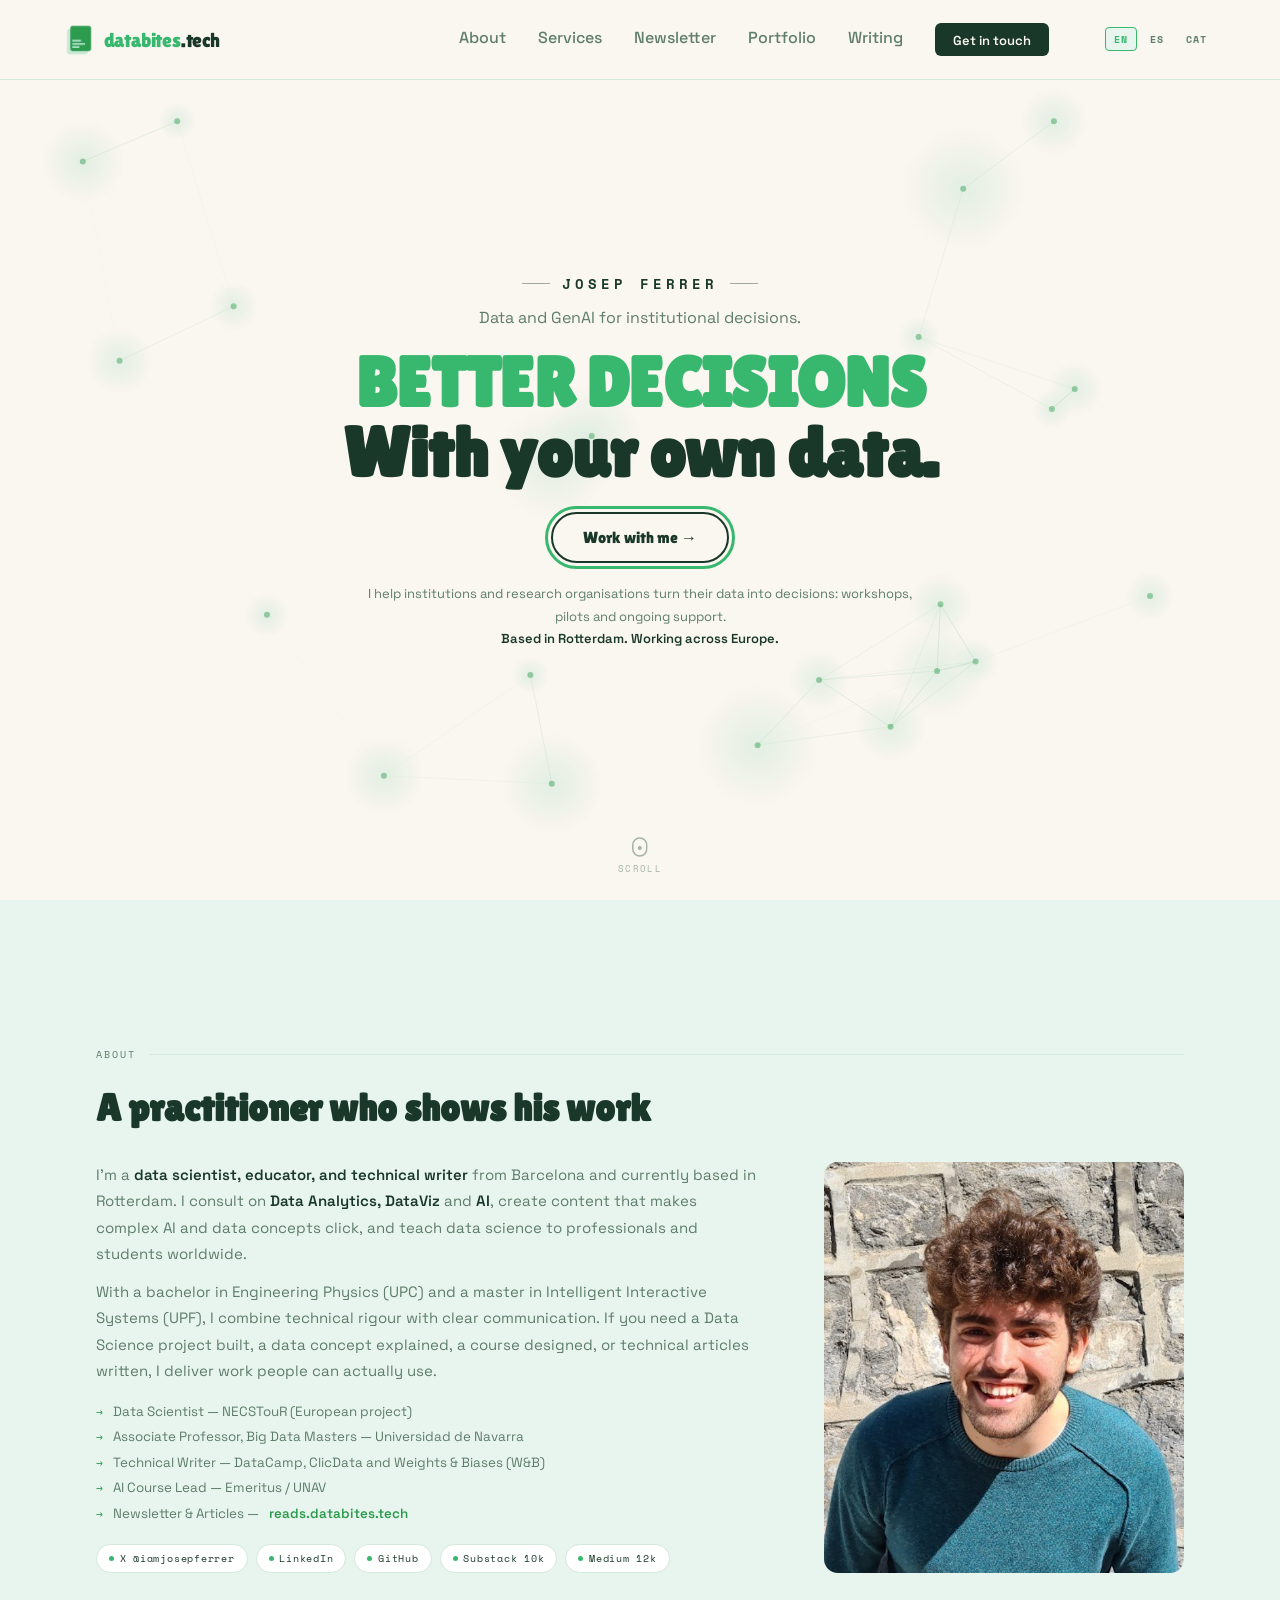
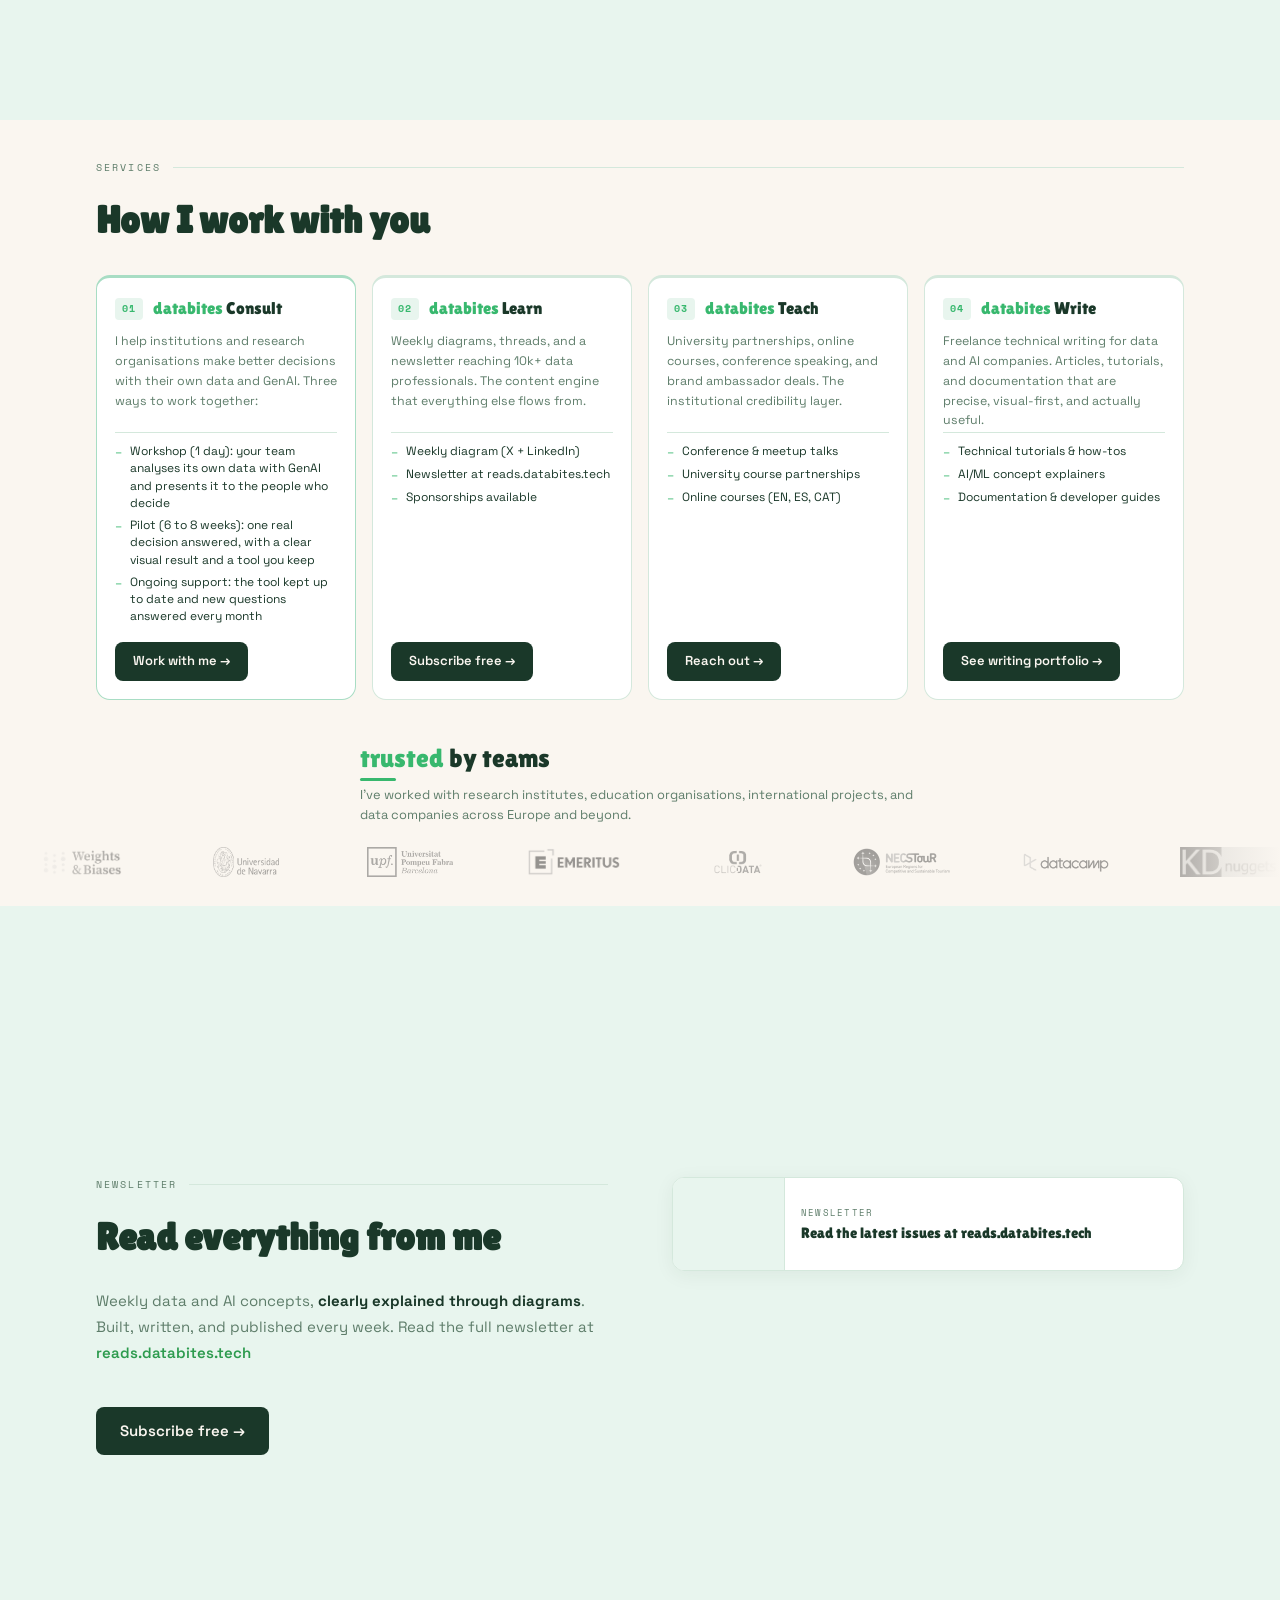
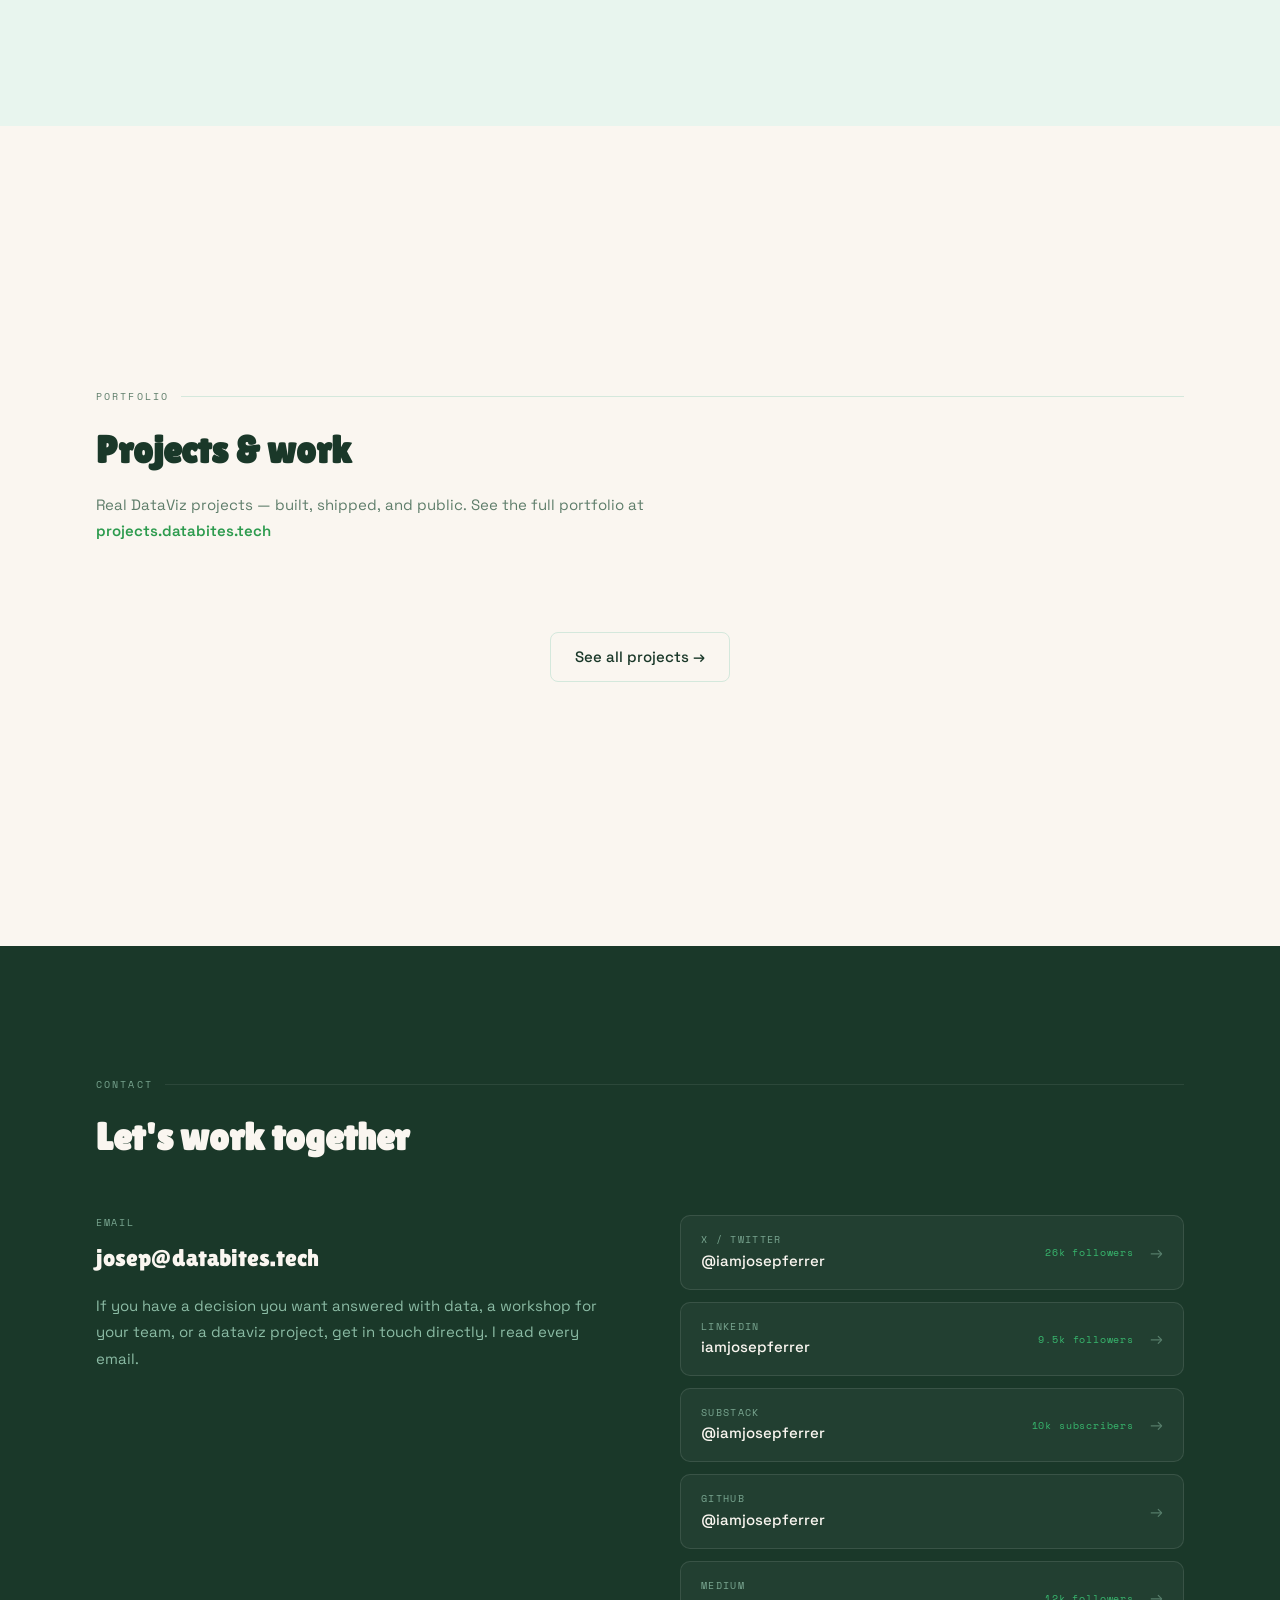
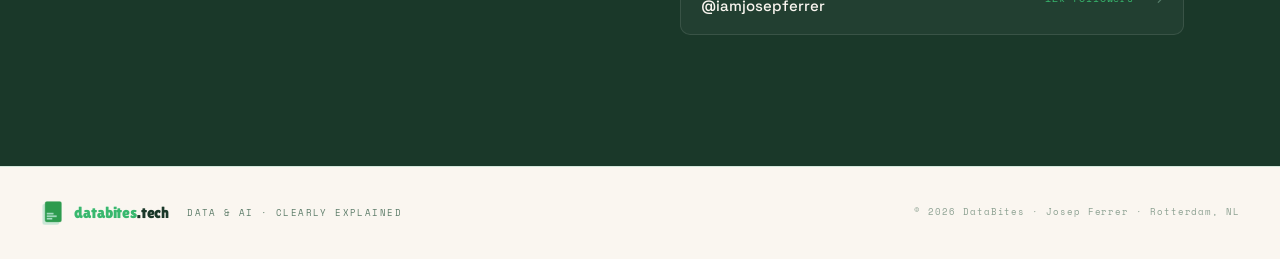
==== commit 133fa26c: "Fix newsletter section: parse the Substack feed directly instead of via rss2json rss2json.com stoppe" ====
--- a/index.html
+++ b/index.html
@@ -889,14 +889,33 @@
       </a>`;
   }
 
+  // Parse the Substack RSS feed directly. /substack-feed is a same-origin
+  // rewrite to https://reads.databites.tech/feed (see vercel.json), so no
+  // third-party converter and no CORS problem.
+  function parseFeed(xmlText) {
+    const doc = new DOMParser().parseFromString(xmlText, 'application/xml');
+    if (doc.querySelector('parsererror')) throw new Error('Invalid RSS');
+    const text = (el, sel) => { const n = el.querySelector(sel); return n ? n.textContent.trim() : ''; };
+    return Array.from(doc.querySelectorAll('item')).map(it => {
+      const enc = it.querySelector('enclosure');
+      const encoded = it.getElementsByTagNameNS('*', 'encoded')[0];
+      return {
+        title: text(it, 'title'),
+        link: text(it, 'link'),
+        pubDate: text(it, 'pubDate'),
+        thumbnail: enc && /^image\//.test(enc.getAttribute('type') || '') ? enc.getAttribute('url') : '',
+        content: encoded ? encoded.textContent : text(it, 'description')
+      };
+    });
+  }
+
   (async function () {
     try {
-      const RSS_URL = 'https://reads.databites.tech/feed';
-      const API = 'https://api.rss2json.com/v1/api.json?rss_url=' + encodeURIComponent(RSS_URL);
-      const res = await fetch(API, { signal: AbortSignal.timeout(6000) });
-      const data = await res.json();
-      if (data.status !== 'ok' || !data.items || !data.items.length) { fallback(); return; }
-      list.innerHTML = data.items.slice(0, 5).map(card).join('');
+      const res = await fetch('/substack-feed', { signal: AbortSignal.timeout(6000) });
+      if (!res.ok) throw new Error('HTTP ' + res.status);
+      const items = parseFeed(await res.text());
+      if (!items.length) { fallback(); return; }
+      list.innerHTML = items.slice(0, 5).map(card).join('');
     } catch (e) {
       console.error('Substack feed load failed:', e);
       fallback();
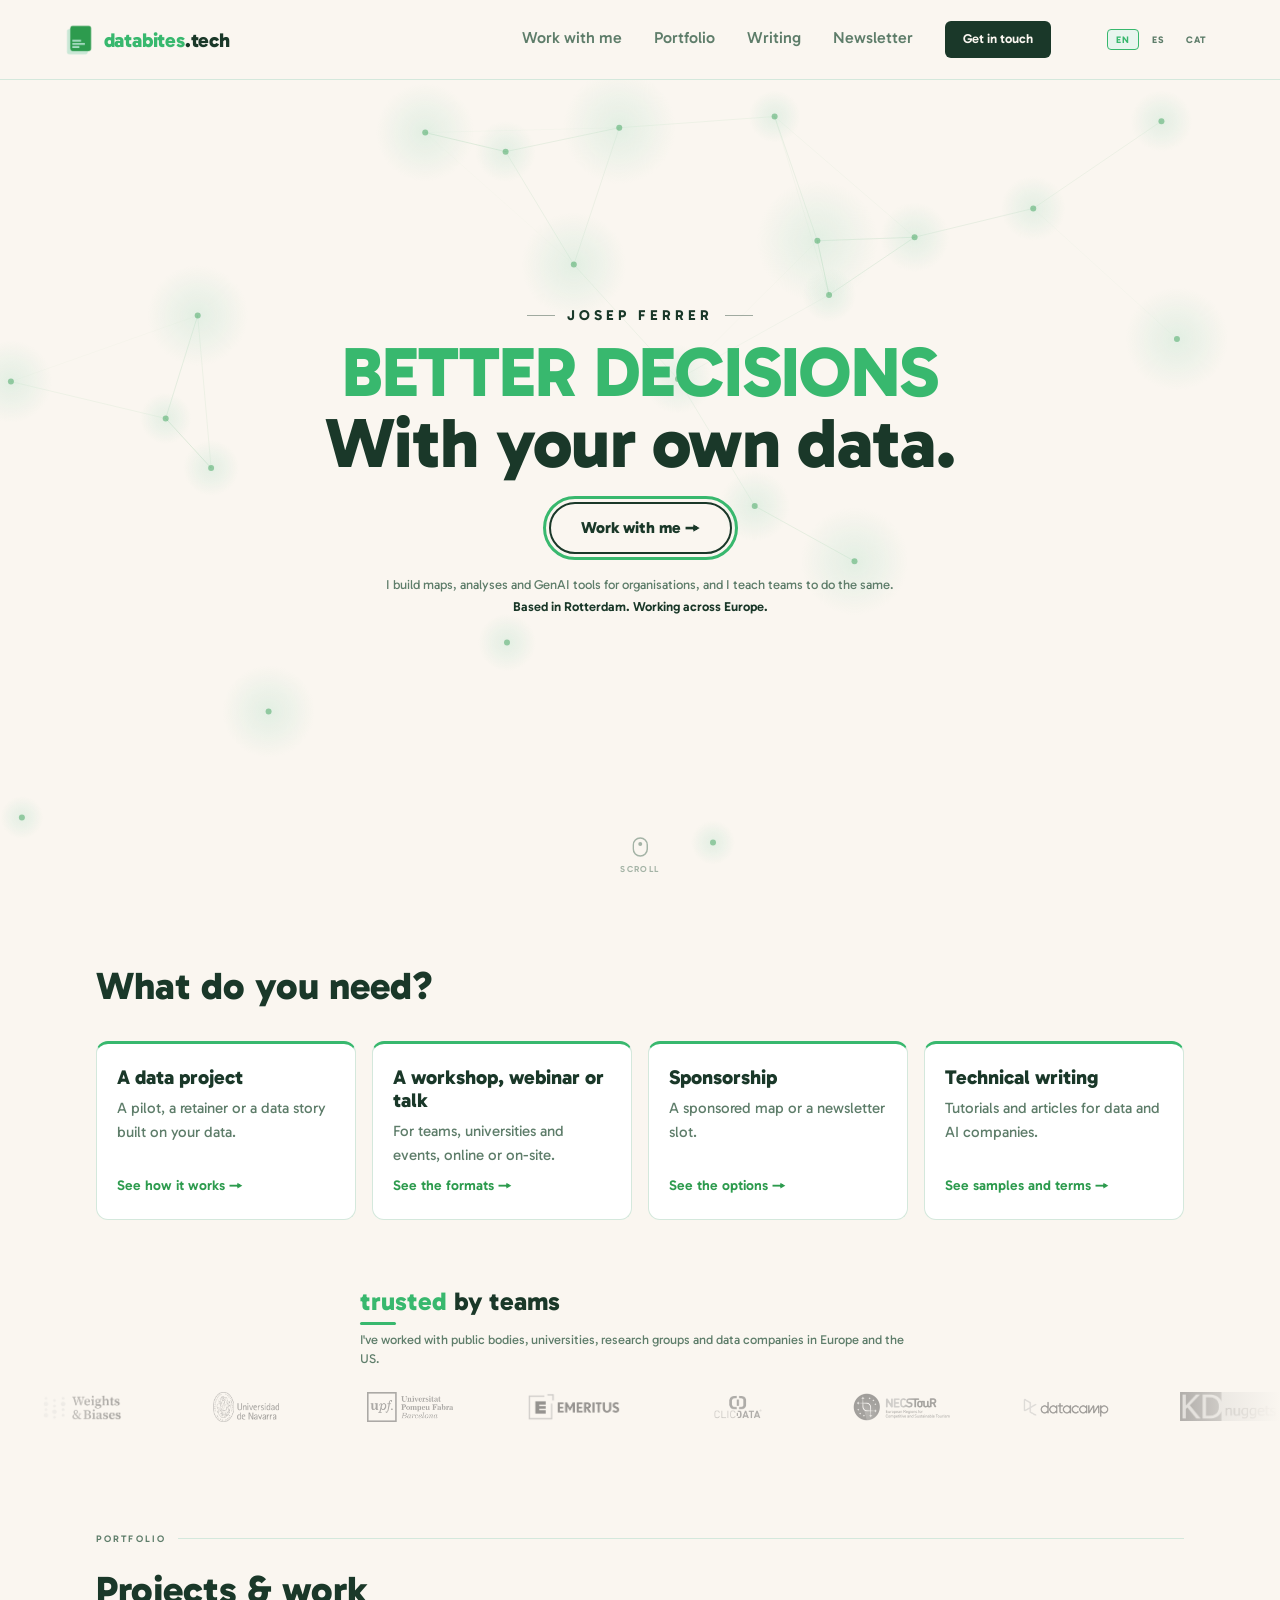
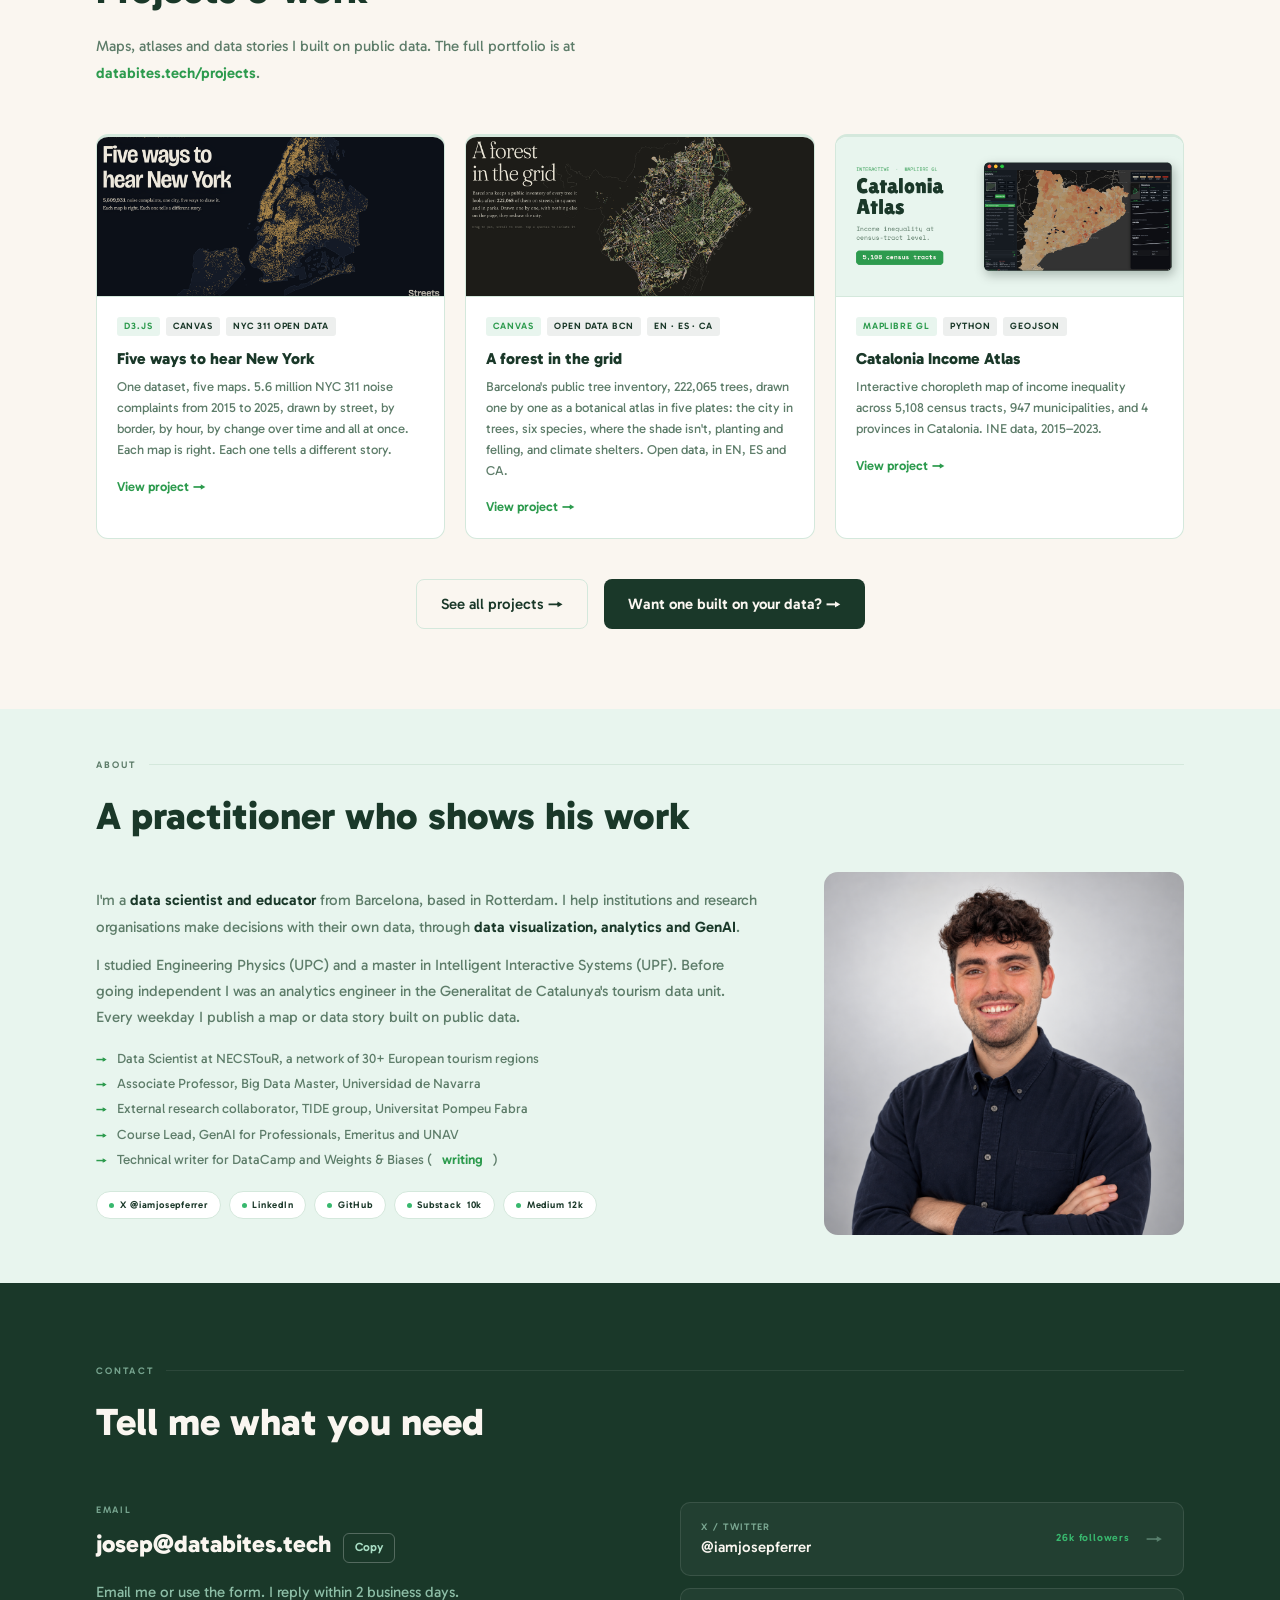
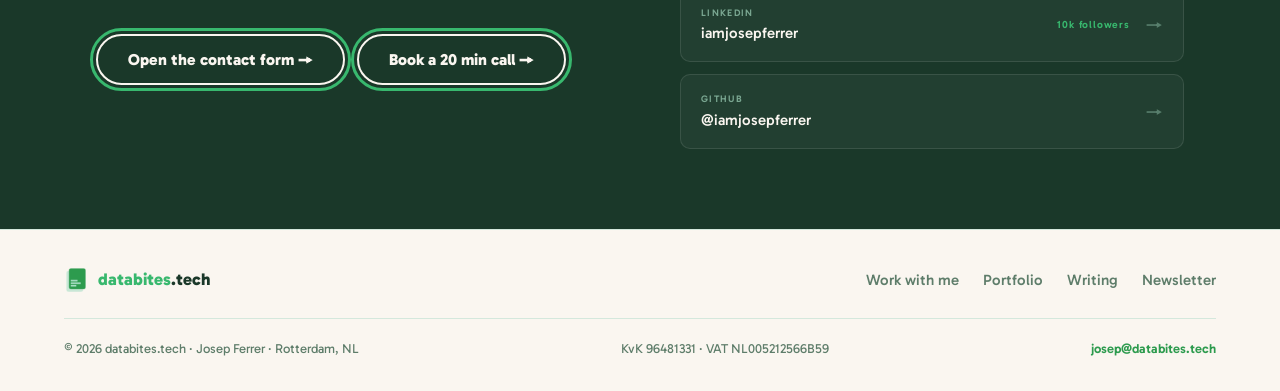
==== commit f9f8caf2: "Rebuild site around one Work with me page" ====
--- a/index.html
+++ b/index.html
@@ -3,20 +3,22 @@
 <head>
 <meta charset="UTF-8">
 <meta name="viewport" content="width=device-width, initial-scale=1.0">
-<title>Josep Ferrer | Data and GenAI for institutional decisions</title>
-<meta name="description" content="Josep Ferrer helps institutions and research organisations make better decisions with their own data and GenAI: workshops, pilots and ongoing support. Maps, dashboards and data stories people act on.">
-<meta property="og:title" content="Josep Ferrer | Data and GenAI for institutional decisions">
-<meta property="og:description" content="Workshops, pilots and ongoing support for institutions that want to decide with their own data.">
+<title>Josep Ferrer | Data projects, workshops and technical writing</title>
+<meta name="description" content="Josep Ferrer builds maps, analyses and GenAI tools for organisations, and teaches teams to do the same. Data projects, workshops, sponsorship and technical writing.">
+<meta property="og:title" content="Josep Ferrer | Data projects, workshops and technical writing">
+<meta property="og:description" content="Maps, analyses and GenAI tools for organisations. Data projects, workshops, sponsorship and technical writing.">
 <meta property="og:url" content="https://databites.tech">
-<meta property="og:image" content="https://databites.tech/images/og-write.png">
+<meta property="og:image" content="https://databites.tech/images/og-work.png">
 <meta name="twitter:card" content="summary_large_image">
-<meta name="twitter:image" content="https://databites.tech/images/og-write.png">
+<meta name="twitter:image" content="https://databites.tech/images/og-work.png">
 <link rel="canonical" href="https://databites.tech">
 <link rel="icon" type="image/png" href="images/databitestech_logo.png">
 <link rel="apple-touch-icon" href="images/databitestech_logo.png">
 <link rel="preconnect" href="https://fonts.googleapis.com">
 <link rel="preconnect" href="https://fonts.gstatic.com" crossorigin>
-<link href="https://fonts.googleapis.com/css2?family=Lilita+One&family=Space+Grotesk:wght@300;400;500;600;700&family=Space+Mono:wght@400;700&display=swap" rel="stylesheet">
+<link href="https://fonts.googleapis.com/css2?family=Gabarito:wght@400..900&display=swap" rel="stylesheet">
+<!-- Analytics: Umami (cookieless). Replace the website ID with the one from your Umami dashboard. -->
+<script defer src="https://cloud.umami.is/script.js" data-website-id="UMAMI_WEBSITE_ID" data-domains="databites.tech,www.databites.tech"></script>
 
 <style>
 :root {
@@ -28,9 +30,9 @@
   --cream:     #FAF6F0;
   --muted:     #5E7D6A;
   --rule:      #D4E8DC;
-  --f-d: 'Lilita One', cursive;
-  --f-b: 'Space Grotesk', system-ui, sans-serif;
-  --f-m: 'Space Mono', monospace;
+  --f-d: 'Gabarito', system-ui, sans-serif;
+  --f-b: 'Gabarito', system-ui, sans-serif;
+  --f-m: 'Gabarito', system-ui, sans-serif;
 }
 
 *, *::before, *::after { box-sizing: border-box; margin: 0; padding: 0; }
@@ -58,7 +60,7 @@
 .nav-links a::after { content: ''; position: absolute; bottom: 0; left: 0; width: 0; height: 2px; background: var(--bright); border-radius: 1px; transition: width .22s ease; }
 .nav-links a:hover { color: var(--forest); }
 .nav-links a:hover::after { width: 100%; }
-.nav-cta { background: var(--forest); color: var(--cream) !important; font-size: 0.8125rem !important; font-weight: 600 !important; padding: 0.5rem 1.125rem; border-radius: 6px; transition: background .15s !important; }
+.nav-cta { white-space: nowrap; background: var(--forest); color: var(--cream) !important; font-size: 0.8125rem !important; font-weight: 600 !important; padding: 0.5rem 1.125rem; border-radius: 6px; transition: background .15s !important; }
 .nav-cta::after { display: none !important; }
 .nav-cta:hover { background: var(--green) !important; }
 
@@ -69,29 +71,29 @@
 .btn-secondary:hover { border-color: var(--mint); background: var(--mint-pale); }
 
 /* ── HERO ── */
-.hero { height: calc(100dvh - 80px); min-height: 500px; display: flex; flex-direction: column; align-items: center; justify-content: center; text-align: center; padding: 0 2rem 4rem; position: relative; overflow: hidden; }
+.hero { height: calc(100vh - 80px); height: calc(100dvh - 80px); min-height: 500px; display: flex; flex-direction: column; align-items: center; justify-content: center; text-align: center; padding: 0 2rem 4rem; position: relative; overflow: hidden; }
 #hero-canvas { position: absolute; inset: 0; width: 100%; height: 100%; pointer-events: none; }
 .hero-content { position: relative; z-index: 2; max-width: 900px; width: 100%; }
-.hero-who { font-family: var(--f-m); font-size: 0.9rem; letter-spacing: 0.28em; text-transform: uppercase; color: var(--forest); font-weight: 700; margin-bottom: 0.625rem; display: inline-flex; align-items: center; gap: 0.75rem; }
+.hero-who { font-family: var(--f-m); font-weight: 600; font-size: 0.9rem; letter-spacing: 0.28em; text-transform: uppercase; color: var(--forest); font-weight: 700; margin-bottom: 0.625rem; display: inline-flex; align-items: center; gap: 0.75rem; }
 .hero-who::before, .hero-who::after { content: ''; width: 28px; height: 1.5px; background: var(--forest); opacity: 0.4; }
 .hero-cycling-wrap { height: 1.625rem; overflow: hidden; margin-bottom: 1rem; display: flex; align-items: center; justify-content: center; }
-.hero-cycling { font-size: 1rem; color: var(--muted); font-weight: 400; transition: opacity .4s ease, transform .4s ease; }
+.hero-cycling { font-size: 1rem; color: var(--muted); font-weight: 500; }
 .hero-cycling.fade-out { opacity: 0; transform: translateY(-8px); }
 .hero-cycling.fade-in  { opacity: 1; transform: translateY(0); }
-.hero-headline { font-family: var(--f-d); font-size: clamp(2rem, 5.5vw, 7rem); line-height: 1.0; letter-spacing: -0.01em; margin-bottom: 1.5rem; }
+.hero-headline { font-family: var(--f-d); font-weight: 800; font-size: clamp(2rem, 5.5vw, 7rem); line-height: 1.0; letter-spacing: -0.01em; margin-bottom: 1.5rem; }
 .hero-headline .w1 { color: var(--bright); display: block; }
 .hero-headline .w2 { color: var(--forest); display: block; }
-.btn-hero { display: inline-flex; align-items: center; gap: 0.5rem; font-family: var(--f-d); font-size: clamp(1rem, 1.2vw, 1.25rem); color: var(--forest); padding: 0.6875rem 1.875rem; border-radius: 50px; border: 2.5px solid var(--forest); outline: 3px solid var(--bright); outline-offset: 3px; background: transparent; transition: background .2s, color .2s, outline-color .2s; cursor: pointer; text-decoration: none; }
+.btn-hero { display: inline-flex; align-items: center; gap: 0.5rem; font-family: var(--f-d); font-weight: 800; font-size: clamp(1rem, 1.2vw, 1.25rem); color: var(--forest); padding: 0.6875rem 1.875rem; border-radius: 50px; border: 2.5px solid var(--forest); outline: 3px solid var(--bright); outline-offset: 3px; background: transparent; transition: background .2s, color .2s, outline-color .2s; cursor: pointer; text-decoration: none; }
 .btn-hero:hover { background: var(--forest); color: var(--cream); outline-color: var(--mint); }
 .hero-bio { margin-top: 1.25rem; font-size: clamp(0.8125rem, 1vw, 1.0625rem); color: var(--muted); line-height: 1.7; max-width: clamp(460px, 45vw, 680px); margin-left: auto; margin-right: auto; }
 .hero-bio strong { color: var(--forest); font-weight: 600; }
-.scroll-hint { position: absolute; bottom: 1.5rem; left: 50%; transform: translateX(-50%); display: flex; flex-direction: column; align-items: center; gap: 0.3rem; font-family: var(--f-m); font-size: 0.55rem; letter-spacing: 0.16em; text-transform: uppercase; color: var(--muted); opacity: 0.55; animation: scrollBounce 2s ease-in-out infinite; }
+.scroll-hint { position: absolute; bottom: 1.5rem; left: 50%; transform: translateX(-50%); display: flex; flex-direction: column; align-items: center; gap: 0.3rem; font-family: var(--f-m); font-weight: 600; font-size: 0.55rem; letter-spacing: 0.16em; text-transform: uppercase; color: var(--muted); opacity: 0.55; animation: scrollBounce 2s ease-in-out infinite; }
 @keyframes scrollBounce { 0%, 100% { transform: translateX(-50%) translateY(0); } 50% { transform: translateX(-50%) translateY(5px); } }
 
 /* ── TRUSTED BY ── */
 #trusted { background: var(--cream); padding: 1.25rem 0 1.25rem; overflow: hidden; min-height: auto; }
 .trusted-head { max-width: clamp(900px, 85vw, 1400px); margin: 0 auto 0.875rem; padding: 0 clamp(2rem, 5vw, 6rem); }
-.trusted-title { font-family: var(--f-d); font-size: clamp(1.375rem, 2vw, 2rem); line-height: 1.1; margin-bottom: 0.2rem; }
+.trusted-title { font-family: var(--f-d); font-weight: 800; font-size: clamp(1.375rem, 2vw, 2rem); line-height: 1.1; margin-bottom: 0.2rem; }
 .trusted-title .t1 { color: var(--bright); }
 .trusted-title .t2 { color: var(--forest); }
 .trusted-title-rule { width: 36px; height: 3px; background: var(--bright); border-radius: 2px; margin-top: 0.375rem; }
@@ -110,11 +112,11 @@
 .marquee-item-text { font-family: var(--f-b); font-size: 0.9375rem; font-weight: 700; color: var(--forest); white-space: nowrap; letter-spacing: -0.01em; }
 
 /* ── SECTION SKELETON ── */
-section { padding: 5rem clamp(2rem, 5vw, 6rem); min-height: calc(100dvh - 80px); display: flex; flex-direction: column; justify-content: center; }
+section { padding: 5rem clamp(2rem, 5vw, 6rem); display: flex; flex-direction: column; justify-content: center; }
 .inner { max-width: clamp(900px, 85vw, 1400px); margin: 0 auto; width: 100%; }
-.section-label { font-family: var(--f-m); font-size: 0.6rem; letter-spacing: 0.22em; text-transform: uppercase; color: var(--muted); margin-bottom: 0.875rem; display: flex; align-items: center; gap: 0.75rem; }
+.section-label { font-family: var(--f-m); font-weight: 600; font-size: 0.6rem; letter-spacing: 0.22em; text-transform: uppercase; color: var(--muted); margin-bottom: 0.875rem; display: flex; align-items: center; gap: 0.75rem; }
 .section-label::after { content: ''; flex: 1; height: 1px; background: var(--rule); }
-.section-title { font-family: var(--f-d); font-size: clamp(1.75rem, 3vw, 3rem); color: var(--forest); margin-bottom: 0.75rem; }
+.section-title { font-family: var(--f-d); font-weight: 800; font-size: clamp(1.75rem, 3vw, 3rem); color: var(--forest); margin-bottom: 0.75rem; }
 .section-sub { font-size: clamp(0.9375rem, 1.1vw, 1.125rem); color: var(--muted); max-width: 620px; line-height: 1.75; }
 
 /* ── ABOUT ── */
@@ -124,90 +126,17 @@
 .about-body p strong { color: var(--forest); font-weight: 600; }
 .creds { margin-top: 1.125rem; display: flex; flex-direction: column; gap: 0.375rem; }
 .cred { display: flex; align-items: flex-start; gap: 0.625rem; font-size: 0.8375rem; color: var(--muted); line-height: 1.45; }
-.cred::before { content: '→'; font-family: var(--f-m); font-size: 0.7rem; color: var(--green); margin-top: 2px; flex-shrink: 0; }
+.cred::before { content: '→'; font-family: var(--f-m); font-weight: 600; font-size: 0.7rem; color: var(--green); margin-top: 2px; flex-shrink: 0; }
 .cred a { color: var(--green); font-weight: 600; text-decoration: none; border-bottom: 1px solid transparent; transition: border-color .15s; }
 .cred a:hover { border-bottom-color: var(--green); }
 .about-photo-wrap { height: 100%; }
-.about-photo-wrap img { max-height: calc(100dvh - 220px); width: 100%; object-fit: cover; object-position: center top; border-radius: 14px; display: block; }
+.about-photo-wrap img { max-height: calc(100vh - 220px); max-height: calc(100dvh - 220px); width: 100%; object-fit: cover; object-position: center top; border-radius: 14px; display: block; }
 .about-socials { margin-top: 1.25rem; display: flex; gap: 0.5rem; flex-wrap: wrap; align-items: center; }
-.social-pill { display: inline-flex; align-items: center; gap: 0.35rem; font-family: var(--f-m); font-size: 0.6rem; letter-spacing: 0.08em; color: var(--forest); border: 1px solid var(--rule); padding: 0.35rem 0.75rem; border-radius: 20px; white-space: nowrap; background: white; transition: border-color .15s, background .15s; }
+.social-pill { display: inline-flex; align-items: center; gap: 0.35rem; font-family: var(--f-m); font-weight: 600; font-size: 0.6rem; letter-spacing: 0.08em; color: var(--forest); border: 1px solid var(--rule); padding: 0.35rem 0.75rem; border-radius: 20px; white-space: nowrap; background: white; transition: border-color .15s, background .15s; }
 .social-pill:hover { border-color: var(--mint); background: var(--mint-pale); }
 .social-pill .dot { width: 5px; height: 5px; border-radius: 50%; background: var(--bright); flex-shrink: 0; }
 
-/* ── SERVICES — compact, no forced full height ── */
-#services { background: var(--cream); min-height: auto; padding: 2.5rem 2.5rem 1.5rem; }
-.services-grid { display: grid; grid-template-columns: repeat(4, 1fr); gap: 1rem; margin-top: 1.5rem; align-items: stretch; }
-.service-card {
-  padding: 1.25rem 1.125rem 1.125rem;
-  border: 1px solid var(--rule); border-radius: 14px;
-  background: white; transition: border-color .2s, box-shadow .2s, transform .2s;
-  display: flex; flex-direction: column;
-  border-top: 3px solid var(--rule);
-}
-.service-card:hover { border-top-color: var(--bright); box-shadow: 0 6px 24px rgba(26,56,41,0.08); transform: translateY(-2px); }
-.service-card[style*="border-color:var(--mint)"] { border-top-color: var(--bright); }
-.service-header { display: flex; align-items: center; gap: 0.625rem; margin-bottom: 0.75rem; }
-.service-num {
-  font-family: var(--f-m); font-size: 0.62rem; font-weight: 700;
-  color: var(--bright); letter-spacing: 0.08em; flex-shrink: 0;
-  background: var(--mint-pale); padding: 0.2rem 0.45rem; border-radius: 4px;
-}
-.service-name { font-family: var(--f-d); font-size: 1.0625rem; line-height: 1; }
-.service-name .sn-db  { color: var(--bright); }
-.service-name .sn-arm { color: var(--forest); }
-/* min-height forces divider to same row across all cards */
-.service-desc { font-size: 0.775rem; color: var(--muted); line-height: 1.6; min-height: 6.25rem; }
-.service-divider { height: 1px; background: var(--rule); margin-bottom: 0.625rem; }
-.service-items { display: flex; flex-direction: column; gap: 0.275rem; flex: 1; }
-.service-item { font-size: 0.75rem; color: var(--forest); display: flex; gap: 0.5rem; align-items: flex-start; line-height: 1.45; }
-.service-item::before { content: '–'; color: var(--bright); flex-shrink: 0; font-size: 0.75rem; margin-top: 1px; }
-.service-btn-wrap { margin-top: 1rem; }
-.btn-reach {
-  display: inline-flex; align-items: center; gap: 0.375rem;
-  background: var(--forest); color: var(--cream);
-  font-family: var(--f-b); font-size: 0.8125rem; font-weight: 600;
-  padding: 0.5625rem 1.125rem; border-radius: 8px;
-  transition: background .15s;
-}
-.btn-reach:hover { background: var(--green); }
-
-/* ── NEWSLETTER ── */
-#newsletter { background: var(--mint-pale); }
-.newsletter-inner { max-width: clamp(900px, 85vw, 1400px); margin: 0 auto; display: grid; grid-template-columns: 1fr 1fr; gap: clamp(3rem, 5vw, 7rem); align-items: start; }
-.newsletter-left .section-title { margin-top: 0.75rem; }
-.nl-desc { font-size: clamp(0.9375rem, 1.1vw, 1.0625rem); color: var(--muted); line-height: 1.75; margin: 1.25rem 0 2rem; max-width: clamp(380px, 40vw, 520px); }
-.nl-desc strong { color: var(--forest); }
-.nl-issue-mock { background: white; border-radius: 12px; overflow: hidden; border: 1px solid var(--rule); box-shadow: 0 4px 20px rgba(26,56,41,0.06); }
-.nl-header { background: var(--forest); padding: 1.25rem 1.5rem; }
-.nl-header-wm { font-family: var(--f-d); font-size: 1rem; color: var(--cream); }
-.nl-header-wm span { color: var(--bright); }
-.nl-header-tag { font-family: var(--f-m); font-size: 0.55rem; letter-spacing: 0.14em; color: var(--mint); opacity: 0.65; margin-top: 3px; text-transform: uppercase; }
-.nl-issue-body { padding: 1.25rem 1.5rem 1.5rem; }
-.nl-issue-meta { font-family: var(--f-m); font-size: 0.58rem; letter-spacing: 0.14em; text-transform: uppercase; color: var(--muted); margin-bottom: 0.5rem; }
-.nl-issue-title { font-family: var(--f-d); font-size: 1.0625rem; color: var(--forest); margin-bottom: 1rem; line-height: 1.25; }
-.nl-diagram-preview { border-radius: 8px; overflow: hidden; border: 1px solid var(--rule); margin-bottom: 1rem; }
-.nl-issue-excerpt { font-size: 0.8125rem; color: var(--muted); line-height: 1.7; margin-bottom: 1rem; }
-.nl-read-link { font-family: var(--f-b); font-size: 0.875rem; font-weight: 600; color: var(--green); display: inline-flex; align-items: center; gap: 0.25rem; transition: color .15s; }
-.nl-read-link:hover { color: var(--forest); }
-.nl-read-everything {
-  font-family: var(--f-m); font-size: 0.65rem; letter-spacing: 0.08em;
-  color: var(--muted); text-decoration: none;
-  display: inline-flex; align-items: center; gap: 0.375rem;
-  border-bottom: 1px solid var(--rule); padding-bottom: 2px;
-  transition: color .15s, border-color .15s;
-}
-.nl-read-everything span { color: var(--green); }
-.nl-read-everything:hover { color: var(--forest); border-color: var(--green); }
-/* latest-issues list */
-.nl-list { display: flex; flex-direction: column; gap: 0.75rem; }
-.nl-item { display: flex; align-items: stretch; background: white; border: 1px solid var(--rule); border-radius: 12px; overflow: hidden; box-shadow: 0 4px 20px rgba(26,56,41,0.06); transition: transform .2s, box-shadow .2s, border-color .2s; text-decoration: none; }
-.nl-item:hover { transform: translateY(-2px); box-shadow: 0 8px 24px rgba(26,56,41,0.10); border-color: var(--mint); }
-.nl-item-thumb { width: 112px; min-width: 112px; height: 92px; object-fit: cover; display: block; background: var(--mint-pale); border-right: 1px solid var(--rule); }
-.nl-item-body { padding: 0.75rem 1rem; display: flex; flex-direction: column; justify-content: center; gap: 0.2rem; }
-.nl-item-date { font-family: var(--f-m); font-size: 0.55rem; letter-spacing: 0.14em; text-transform: uppercase; color: var(--muted); }
-.nl-item-title { font-family: var(--f-d); font-size: 0.95rem; color: var(--forest); line-height: 1.25; }
-.nl-skel { pointer-events: none; }
-.nl-skel .nl-item-date, .nl-skel .nl-item-title { background: var(--mint-pale); border-radius: 4px; color: transparent; }
+#services { background: var(--cream); padding: 3.5rem clamp(2rem, 5vw, 6rem) 3rem; }
 
 /* ── PORTFOLIO ── */
 #portfolio { background: var(--cream); }
@@ -215,17 +144,17 @@
 .portfolio-card { border: 1px solid var(--rule); border-radius: 12px; overflow: hidden; background: white; transition: transform .2s, box-shadow .2s, border-top-color .2s; cursor: pointer; border-top: 3px solid var(--rule); }
 .portfolio-card:hover { transform: translateY(-3px); box-shadow: 0 8px 28px rgba(26,56,41,0.08); border-top-color: var(--bright); }
 .pc-img { height: 160px; background: var(--mint-pale); display: flex; align-items: center; justify-content: center; border-bottom: 1px solid var(--rule); }
-.pc-img-label { font-family: var(--f-d); font-size: 0.9375rem; color: var(--forest); opacity: 0.6; text-align: center; padding: 1rem; }
+.pc-img-label { font-family: var(--f-d); font-weight: 800; font-size: 0.9375rem; color: var(--forest); opacity: 0.6; text-align: center; padding: 1rem; }
 .pc-body { padding: 1.25rem; }
 .pc-tags { display: flex; gap: 0.375rem; flex-wrap: wrap; margin-bottom: 0.625rem; }
-.pc-tag { font-family: var(--f-m); font-size: 0.58rem; letter-spacing: 0.1em; text-transform: uppercase; padding: 2px 7px; border-radius: 3px; }
+.pc-tag { font-family: var(--f-m); font-weight: 600; font-size: 0.58rem; letter-spacing: 0.1em; text-transform: uppercase; padding: 2px 7px; border-radius: 3px; }
 .pc-tag.green { background: var(--mint-pale); color: var(--green); }
 .pc-tag.forest { background: rgba(26,56,41,0.08); color: var(--forest); }
-.pc-title { font-family: var(--f-d); font-size: 1rem; color: var(--forest); margin-bottom: 0.375rem; }
+.pc-title { font-family: var(--f-d); font-weight: 800; font-size: 1rem; color: var(--forest); margin-bottom: 0.375rem; }
 .pc-desc { font-size: 0.8125rem; color: var(--muted); line-height: 1.6; }
 .pc-link { margin-top: 1rem; font-size: 0.8125rem; font-weight: 600; color: var(--green); display: flex; align-items: center; gap: 0.25rem; }
 .pc-link::after { content: '→'; }
-.portfolio-cta { margin-top: 2.5rem; text-align: center; }
+.portfolio-cta { margin-top: 2.5rem; display: flex; justify-content: center; gap: 1rem; flex-wrap: wrap; }
 
 /* ── CONTACT ── */
 #contact { background: var(--forest); }
@@ -233,23 +162,23 @@
 #contact .section-label::after { background: rgba(255,255,255,0.12); }
 #contact .section-title { color: var(--cream); }
 .contact-grid { display: grid; grid-template-columns: 1fr 1fr; gap: 5rem; margin-top: 3rem; align-items: start; }
-.contact-email-label { font-family: var(--f-m); font-size: 0.6rem; letter-spacing: 0.18em; text-transform: uppercase; color: var(--mint); opacity: 0.65; margin-bottom: 0.5rem; }
-.contact-email { font-family: var(--f-d); font-size: 1.5rem; color: var(--cream); transition: color .15s; display: inline-block; }
+.contact-email-label { font-family: var(--f-m); font-weight: 600; font-size: 0.6rem; letter-spacing: 0.18em; text-transform: uppercase; color: var(--mint); opacity: 0.65; margin-bottom: 0.5rem; }
+.contact-email { font-family: var(--f-d); font-weight: 800; font-size: 1.5rem; color: var(--cream); transition: color .15s; display: inline-block; }
 .contact-email:hover { color: var(--bright); }
 .contact-desc { font-size: 0.9375rem; color: var(--mint); opacity: 0.8; line-height: 1.75; margin-top: 1rem; }
 .contact-links { display: flex; flex-direction: column; gap: 0.75rem; }
 .contact-link { display: flex; align-items: center; justify-content: space-between; padding: 1rem 1.25rem; border-radius: 10px; border: 1px solid rgba(255,255,255,0.1); background: rgba(255,255,255,0.04); transition: background .15s, border-color .15s; }
 .contact-link:hover { background: rgba(255,255,255,0.08); border-color: rgba(255,255,255,0.2); }
 .cl-left { display: flex; align-items: center; gap: 0.875rem; }
-.cl-platform { font-family: var(--f-m); font-size: 0.6rem; letter-spacing: 0.14em; text-transform: uppercase; color: var(--mint); opacity: 0.65; }
+.cl-platform { font-family: var(--f-m); font-weight: 600; font-size: 0.6rem; letter-spacing: 0.14em; text-transform: uppercase; color: var(--mint); opacity: 0.65; }
 .cl-handle { font-size: 0.9375rem; font-weight: 500; color: var(--cream); margin-top: 1px; }
-.cl-stat { font-family: var(--f-m); font-size: 0.65rem; color: var(--bright); letter-spacing: 0.08em; }
+.cl-stat { font-family: var(--f-m); font-weight: 600; font-size: 0.65rem; color: var(--bright); letter-spacing: 0.08em; }
 .cl-arrow { color: var(--mint); opacity: 0.4; font-size: 1rem; }
 
 /* ── FOOTER ── */
 footer { background: var(--cream); border-top: 1px solid var(--rule); padding: 2rem 2.5rem; display: flex; align-items: center; justify-content: space-between; flex-wrap: wrap; gap: 1rem; }
 .footer-left { display: flex; align-items: center; gap: 0.875rem; }
-.footer-right { font-family: var(--f-m); font-size: 0.58rem; letter-spacing: 0.1em; color: var(--muted); opacity: 0.7; }
+.footer-right { font-family: var(--f-m); font-weight: 600; font-size: 0.58rem; letter-spacing: 0.1em; color: var(--muted); opacity: 0.7; }
 
 svg.mark-icon { display: block; }
 
@@ -279,7 +208,7 @@
 /* ── LANGUAGE SWITCHER ── */
 .lang-switch { display: flex; align-items: center; gap: 0.25rem; margin-left: 1.5rem; }
 .lang-btn {
-  font-family: var(--f-m); font-size: 0.6rem; font-weight: 700;
+  font-family: var(--f-m); font-weight: 600; font-size: 0.6rem; font-weight: 700;
   letter-spacing: 0.1em; text-transform: uppercase;
   padding: 0.25rem 0.5rem; border-radius: 4px;
   border: 1px solid transparent; cursor: pointer;
@@ -289,26 +218,29 @@
 .lang-btn:hover { color: var(--forest); border-color: var(--rule); }
 .lang-btn.active { color: var(--bright); border-color: var(--bright); background: var(--mint-pale); }
 </style>
+<link rel="stylesheet" href="/site.css">
 </head>
 <body>
 
 <nav>
-  <a href="#" class="nav-logo" style="display:flex;align-items:center;gap:0.625rem;">
-    <img src="images/databitestech_logo.png" alt="" style="height:34px;width:auto;" onerror="this.style.display='none'">
-    <span style="font-family:'Lilita One',cursive;font-size:1.25rem;line-height:1;letter-spacing:-0.01em;"><span style="color:#38B86E;">databites</span><span style="color:#1A3829;">.tech</span></span>
+  <a href="/" class="nav-logo" aria-label="databites.tech home" style="display:flex;align-items:center;gap:0.625rem;">
+    <img src="/images/databitestech_logo.png" alt="" style="height:34px;width:auto;">
+    <span class="nav-word" style="font-family:'Gabarito',system-ui,sans-serif;font-weight:800;font-size:1.25rem;line-height:1;letter-spacing:-0.01em;"><span style="color:#38B86E;">databites</span><span style="color:#1A3829;">.tech</span></span>
   </a>
   <div class="nav-links">
-    <a href="#about" data-i18n="nav.about">About</a>
-    <a href="#services" data-i18n="nav.services">Services</a>
-    <a href="#newsletter" data-i18n="nav.newsletter">Newsletter</a>
-    <a href="#portfolio" data-i18n="nav.portfolio">Portfolio</a>
-    <a href="/write" data-i18n="nav.writing">Writing</a>
-    <a href="#contact" class="nav-cta" data-i18n="nav.cta">Get in touch</a>
+    <div class="nav-menu" id="nav-menu">
+      <a href="/work-with-me" data-nav="work">Work with me</a>
+      <a href="/projects" data-nav="portfolio">Portfolio</a>
+      <a href="/write" data-nav="writing">Writing</a>
+      <a href="https://reads.databites.tech" data-nav="newsletter" target="_blank" rel="noopener" data-umami-event="newsletter-click" data-umami-event-location="nav">Newsletter</a>
+    </div>
+    <a href="/work-with-me#contact" class="nav-cta" data-umami-event="contact-click" data-umami-event-location="nav" data-nav="contact">Get in touch</a>
     <div class="lang-switch">
       <button class="lang-btn active" onclick="setLang('en')">EN</button>
       <button class="lang-btn" onclick="setLang('es')">ES</button>
       <button class="lang-btn" onclick="setLang('ca')">CAT</button>
     </div>
+    <button class="nav-toggle" type="button" aria-label="Menu" aria-expanded="false" aria-controls="nav-menu"><span></span><span></span><span></span></button>
   </div>
 </nav>
 
@@ -317,16 +249,13 @@
     <canvas id="hero-canvas"></canvas>
     <div class="hero-content">
       <div class="hero-who">Josep Ferrer</div>
-      <div class="hero-cycling-wrap">
-        <span class="hero-cycling" id="hero-cycling">Data and GenAI for institutional decisions.</span>
-      </div>
       <h1 class="hero-headline">
         <span class="w1" data-i18n="hero.h1">BETTER DECISIONS</span>
         <span class="w2" data-i18n="hero.h2">With your own data.</span>
       </h1>
-      <a href="#services" class="btn-hero" data-i18n="hero.cta">Work with me →</a>
+      <a href="/work-with-me" class="btn-hero" data-umami-event="work-with-me-click" data-umami-event-location="home-hero" data-i18n="hero.cta">Work with me →</a>
       <p class="hero-bio">
-        <span data-i18n="hero.bio1">I help institutions and research organisations turn their data into decisions: workshops, pilots and ongoing support.</span><br>
+        <span data-i18n="hero.bio1">I help institutions and research organisations turn their data into decisions: pilots, retainers, data stories and workshops.</span><br>
         <strong data-i18n="hero.bio2">Based in Rotterdam. Working across Europe.</strong>
       </p>
     </div>
@@ -337,110 +266,16 @@
   </div>
 </section>
 
-<section id="about">
-  <div class="inner">
-    <div class="section-label" data-i18n="about.label">About</div>
-    <h2 class="section-title" data-i18n="about.title">A practitioner who shows his work</h2>
-    <div class="about-grid">
-      <div class="about-body">
-        <p data-i18n="about.p1">I'm a <strong>data scientist, educator, and technical writer</strong> from Barcelona and currently based in Rotterdam. I consult on <strong>Data Analytics, DataViz</strong> and <strong>AI</strong>, create content that makes complex AI and data concepts click, and teach data science to professionals and students worldwide.</p>
-        <p data-i18n="about.p2">With a bachelor in Engineering Physics (UPC) and a master in Intelligent Interactive Systems (UPF), I combine technical rigour with clear communication. If you need a Data Science project built, a data concept explained, a course designed, or technical articles written, I deliver work people can actually use.</p>
-        <div class="creds">
-          <div class="cred" data-i18n="about.cred1">Data Scientist — NECSTouR (European project)</div>
-          <div class="cred" data-i18n="about.cred2">Associate Professor, Big Data Masters — Universidad de Navarra</div>
-          <div class="cred" data-i18n="about.cred3">Technical Writer — DataCamp, ClicData and Weights &amp; Biases (W&amp;B)</div>
-          <div class="cred" data-i18n="about.cred4">AI Course Lead — Emeritus / UNAV</div>
-          <div class="cred" data-i18n="about.cred5">Newsletter &amp; Articles — <a href="https://reads.databites.tech" target="_blank" rel="noopener">reads.databites.tech</a></div>
-        </div>
-        <div class="about-socials">
-          <a href="https://x.com/iamjosepferrer" target="_blank" rel="noopener" class="social-pill"><span class="dot"></span>X @iamjosepferrer</a>
-          <a href="https://linkedin.com/in/iamjosepferrer" target="_blank" rel="noopener" class="social-pill"><span class="dot"></span>LinkedIn</a>
-          <a href="https://github.com/iamjosepferrer" target="_blank" rel="noopener" class="social-pill"><span class="dot"></span>GitHub</a>
-          <a href="https://substack.com/@iamjosepferrer" target="_blank" rel="noopener" class="social-pill"><span class="dot"></span>Substack 10k</a>
-          <a href="https://medium.com/@iamjosepferrer" target="_blank" rel="noopener" class="social-pill"><span class="dot"></span>Medium 12k</a>
-        </div>
-      </div>
-      <div class="about-photo-wrap">
-        <img src="images/headshot.png" alt="Josep Ferrer" style="width:100%;height:100%;object-fit:cover;object-position:center top;border-radius:14px;display:block;">
-      </div>
-    </div>
-  </div>
-</section>
+
 
 <section id="services">
   <div class="inner">
-    <div class="section-label" data-i18n="services.label">Services</div>
-    <h2 class="section-title" data-i18n="services.title">How I work with you</h2>
-    <div class="services-grid">
-
-      <div class="service-card" style="border-color:var(--mint)">
-        <div class="service-header">
-          <span class="service-num">01</span>
-          <div class="service-name"><span class="sn-db">databites</span> <span class="sn-arm">Consult</span></div>
-        </div>
-        <div class="service-desc" data-i18n="services.consult.desc">I help institutions and research organisations make better decisions with their own data and GenAI. Three ways to work together:</div>
-        <div class="service-divider"></div>
-        <div class="service-items">
-          <div class="service-item" data-i18n="services.consult.i1">Workshop (1 day): your team analyses its own data with GenAI and presents it to the people who decide</div>
-          <div class="service-item" data-i18n="services.consult.i2">Pilot (6 to 8 weeks): one real decision answered, with a clear visual result and a tool you keep</div>
-          <div class="service-item" data-i18n="services.consult.i3">Ongoing support: the tool kept up to date and new questions answered every month</div>
-        </div>
-        <div class="service-btn-wrap">
-          <a href="mailto:josep@databites.tech?subject=Working%20together" class="btn-reach" data-i18n="services.consult.cta">Work with me →</a>
-        </div>
-      </div>
-
-      <div class="service-card">
-        <div class="service-header">
-          <span class="service-num">02</span>
-          <div class="service-name"><span class="sn-db">databites</span> <span class="sn-arm">Learn</span></div>
-        </div>
-        <div class="service-desc" data-i18n="services.learn.desc">Weekly diagrams, threads, and a newsletter reaching 10k+ data professionals. The content engine that everything else flows from.</div>
-        <div class="service-divider"></div>
-        <div class="service-items">
-          <div class="service-item" data-i18n="services.learn.i1">Weekly diagram (X + LinkedIn)</div>
-          <div class="service-item" data-i18n="services.learn.i2">Newsletter at reads.databites.tech</div>
-          <div class="service-item" data-i18n="services.learn.i3">Sponsorships available</div>
-        </div>
-        <div class="service-btn-wrap">
-          <a href="https://reads.databites.tech" target="_blank" rel="noopener" class="btn-reach" data-i18n="services.learn.cta">Subscribe free →</a>
-        </div>
-      </div>
-
-      <div class="service-card">
-        <div class="service-header">
-          <span class="service-num">03</span>
-          <div class="service-name"><span class="sn-db">databites</span> <span class="sn-arm">Teach</span></div>
-        </div>
-        <div class="service-desc" data-i18n="services.teach.desc">University partnerships, online courses, conference speaking, and brand ambassador deals. The institutional credibility layer.</div>
-        <div class="service-divider"></div>
-        <div class="service-items">
-          <div class="service-item" data-i18n="services.teach.i1">Conference & meetup talks</div>
-          <div class="service-item" data-i18n="services.teach.i2">University course partnerships</div>
-          <div class="service-item" data-i18n="services.teach.i3">Online courses (EN, ES, CAT)</div>
-        </div>
-        <div class="service-btn-wrap">
-          <a href="mailto:josep@databites.tech?subject=DataBites%20Teach%20enquiry" class="btn-reach" data-i18n="services.teach.cta">Reach out →</a>
-        </div>
-      </div>
-
-      <div class="service-card">
-        <div class="service-header">
-          <span class="service-num">04</span>
-          <div class="service-name"><span class="sn-db">databites</span> <span class="sn-arm">Write</span></div>
-        </div>
-        <div class="service-desc" data-i18n="services.write.desc">Freelance technical writing for data and AI companies. Articles, tutorials, and documentation that are precise, visual-first, and actually useful.</div>
-        <div class="service-divider"></div>
-        <div class="service-items">
-          <div class="service-item" data-i18n="services.write.i1">Technical tutorials & how-tos</div>
-          <div class="service-item" data-i18n="services.write.i2">AI/ML concept explainers</div>
-          <div class="service-item" data-i18n="services.write.i3">Documentation & developer guides</div>
-        </div>
-        <div class="service-btn-wrap">
-          <a href="/write" class="btn-reach" data-i18n="services.write.cta">See writing portfolio →</a>
-        </div>
-      </div>
-
+    <h2 class="section-title" data-i18n="doors.title"></h2>
+    <div class="doors">
+      <a href="/work-with-me#project" class="door" data-umami-event="door-click" data-umami-event-topic="project"><h3 data-i18n="door.project.t"></h3><p data-i18n="door.project.d"></p><span data-i18n="door.project.l"></span></a>
+      <a href="/work-with-me#training" class="door" data-umami-event="door-click" data-umami-event-topic="training"><h3 data-i18n="door.training.t"></h3><p data-i18n="door.training.d"></p><span data-i18n="door.training.l"></span></a>
+      <a href="/work-with-me#sponsorship" class="door" data-umami-event="door-click" data-umami-event-topic="sponsorship"><h3 data-i18n="door.sponsorship.t"></h3><p data-i18n="door.sponsorship.d"></p><span data-i18n="door.sponsorship.l"></span></a>
+      <a href="/write" class="door" data-umami-event="door-click" data-umami-event-topic="writing"><h3 data-i18n="door.writing.t"></h3><p data-i18n="door.writing.d"></p><span data-i18n="door.writing.l"></span></a>
     </div>
   </div>
 </section>
@@ -449,7 +284,7 @@
   <div class="trusted-head">
     <div class="trusted-title"><span class="t1" data-i18n="trusted.t1">trusted</span> <span class="t2" data-i18n="trusted.t2">by teams</span></div>
     <div class="trusted-title-rule"></div>
-    <p class="trusted-desc" data-i18n="trusted.desc">I've worked with research institutes, education organisations, international projects, and data companies across Europe and beyond.</p>
+    <p class="trusted-desc" data-i18n="trusted.desc">I've worked with public bodies, universities, research groups and data companies in Europe and the US.</p>
   </div>
   <div class="marquee-wrap">
     <div class="marquee-track">
@@ -487,34 +322,45 @@
   </div>
 </section>
 
-<section id="newsletter">
-  <div class="newsletter-inner inner">
-    <div class="newsletter-left">
-      <div class="section-label" data-i18n="newsletter.label">Newsletter</div>
-      <h2 class="section-title" data-i18n="newsletter.title">Read everything from me</h2>
-      <p class="nl-desc" data-i18n="newsletter.desc">Weekly data and AI concepts, <strong>clearly explained through diagrams</strong>. Built, written, and published every week. Read the full newsletter at <a href="https://reads.databites.tech" target="_blank" rel="noopener" style="color:var(--green);font-weight:600">reads.databites.tech</a></p>
-      <a href="https://reads.databites.tech" target="_blank" rel="noopener" class="btn-primary" style="display:inline-flex;margin-top:0.5rem" data-i18n="newsletter.cta">Subscribe free →</a>
-    </div>
-    <div class="newsletter-right">
-      <!-- Latest issues pulled live from the Substack RSS feed -->
-      <div class="nl-list" id="nl-list">
-        <div class="nl-item nl-skel"><div class="nl-item-thumb"></div><div class="nl-item-body"><div class="nl-item-date">&nbsp;&nbsp;&nbsp;</div><div class="nl-item-title">&nbsp;&nbsp;&nbsp;&nbsp;&nbsp;&nbsp;&nbsp;&nbsp;</div></div></div>
-        <div class="nl-item nl-skel"><div class="nl-item-thumb"></div><div class="nl-item-body"><div class="nl-item-date">&nbsp;&nbsp;&nbsp;</div><div class="nl-item-title">&nbsp;&nbsp;&nbsp;&nbsp;&nbsp;&nbsp;&nbsp;&nbsp;</div></div></div>
-        <div class="nl-item nl-skel"><div class="nl-item-thumb"></div><div class="nl-item-body"><div class="nl-item-date">&nbsp;&nbsp;&nbsp;</div><div class="nl-item-title">&nbsp;&nbsp;&nbsp;&nbsp;&nbsp;&nbsp;&nbsp;&nbsp;</div></div></div>
-        <div class="nl-item nl-skel"><div class="nl-item-thumb"></div><div class="nl-item-body"><div class="nl-item-date">&nbsp;&nbsp;&nbsp;</div><div class="nl-item-title">&nbsp;&nbsp;&nbsp;&nbsp;&nbsp;&nbsp;&nbsp;&nbsp;</div></div></div>
-        <div class="nl-item nl-skel"><div class="nl-item-thumb"></div><div class="nl-item-body"><div class="nl-item-date">&nbsp;&nbsp;&nbsp;</div><div class="nl-item-title">&nbsp;&nbsp;&nbsp;&nbsp;&nbsp;&nbsp;&nbsp;&nbsp;</div></div></div>
-      </div>
-    </div>
-  </div>
-</section>
+
 
 <section id="portfolio">
   <div class="inner">
     <div class="section-label" data-i18n="portfolio.label">Portfolio</div>
     <h2 class="section-title" data-i18n="portfolio.title">Projects & work</h2>
-    <p class="section-sub" data-i18n="portfolio.sub">Real DataViz projects — built, shipped, and public. See the full portfolio at <a href="https://projects.databites.tech" style="color:var(--green);font-weight:600">projects.databites.tech</a></p>
-    <div class="portfolio-grid" id="portfolio-grid"></div>
-    <div class="portfolio-cta"><a href="https://projects.databites.tech" target="_blank" rel="noopener" class="btn-secondary" data-i18n="portfolio.seeAll">See all projects →</a></div>
+    <p class="section-sub" data-i18n="portfolio.sub">Maps, atlases and data stories I built on public data. The full portfolio is at <a href="/projects" style="color:var(--green);font-weight:600">databites.tech/projects</a>.</p>
+    <div class="portfolio-grid" id="portfolio-grid"><noscript><p style="grid-column:1/-1">The project gallery needs JavaScript. You can also email me at josep@databites.tech and I will send you examples.</p></noscript></div>
+    <div class="portfolio-cta"><a href="/projects" class="btn-secondary" data-umami-event="portfolio-click" data-umami-event-location="home" data-i18n="portfolio.seeAll">See all projects →</a><a href="/work-with-me" class="btn-primary" data-umami-event="work-with-me-click" data-umami-event-location="home-portfolio" data-i18n="portfolio.cta">Want one built on your data? →</a></div>
+  </div>
+</section>
+
+<section id="about">
+  <div class="inner">
+    <div class="section-label" data-i18n="about.label">About</div>
+    <h2 class="section-title" data-i18n="about.title">A practitioner who shows his work</h2>
+    <div class="about-grid">
+      <div class="about-body">
+        <p data-i18n="about.p1">I'm a <strong>data scientist and educator</strong> from Barcelona, based in Rotterdam. I help institutions and research organisations make decisions with their own data, through <strong>data visualization, analytics and GenAI</strong>.</p>
+        <p data-i18n="about.p2">I studied Engineering Physics (UPC) and a master in Intelligent Interactive Systems (UPF). Before going independent I was an analytics engineer in the Generalitat de Catalunya's tourism data unit. Every weekday I publish a map or data story built on public data.</p>
+        <div class="creds">
+          <div class="cred" data-i18n="about.cred1">Data Scientist at NECSTouR, a network of 30+ European tourism regions</div>
+          <div class="cred" data-i18n="about.cred2">Associate Professor, Big Data Master, Universidad de Navarra</div>
+          <div class="cred" data-i18n="about.cred3">External research collaborator, TIDE group, Universitat Pompeu Fabra</div>
+          <div class="cred" data-i18n="about.cred4">Course Lead, GenAI for Professionals, Emeritus and UNAV</div>
+          <div class="cred" data-i18n="about.cred5">Technical writer for DataCamp and Weights &amp; Biases (<a href="/write">writing</a>)</div>
+        </div>
+        <div class="about-socials">
+          <a href="https://x.com/iamjosepferrer" target="_blank" rel="noopener" class="social-pill"><span class="dot"></span>X @iamjosepferrer</a>
+          <a href="https://linkedin.com/in/iamjosepferrer" target="_blank" rel="noopener" class="social-pill"><span class="dot"></span>LinkedIn</a>
+          <a href="https://github.com/iamjosepferrer" target="_blank" rel="noopener" class="social-pill"><span class="dot"></span>GitHub</a>
+          <a href="https://substack.com/@iamjosepferrer" target="_blank" rel="noopener" class="social-pill"><span class="dot"></span>Substack <span data-audience="newsletter">10k</span></a>
+          <a href="https://medium.com/@iamjosepferrer" target="_blank" rel="noopener" class="social-pill"><span class="dot"></span>Medium 12k</a>
+        </div>
+      </div>
+      <div class="about-photo-wrap">
+        <img src="images/headshot.png" alt="Josep Ferrer" style="width:100%;height:100%;object-fit:cover;object-position:center top;border-radius:14px;display:block;">
+      </div>
+    </div>
   </div>
 </section>
 
@@ -525,42 +371,44 @@
     <div class="contact-grid">
       <div>
         <div class="contact-email-label" data-i18n="contact.emailLabel">Email</div>
-        <a href="mailto:josep@databites.tech" class="contact-email">josep@databites.tech</a>
-        <p class="contact-desc" data-i18n="contact.desc">If you have a decision you want answered with data, a workshop for your team, or a dataviz project, get in touch directly. I read every email.</p>
+        <a href="mailto:josep@databites.tech" class="contact-email" data-umami-event="email-click" data-umami-event-location="home-contact">josep@databites.tech</a><button type="button" class="copy-btn" data-copy="josep@databites.tech">Copy</button>
+        <p class="contact-desc" data-i18n="contact.desc">If you have a decision you want answered with data, a workshop for your team, or a data story to publish, get in touch directly. I reply within 2 business days.</p>
+        <div style="display:flex;flex-wrap:wrap;gap:0.75rem;margin-top:1.75rem;"><a href="/work-with-me#contact" class="btn-hero" style="color:var(--cream);border-color:var(--cream);" data-umami-event="contact-click" data-umami-event-location="home-contact" data-i18n="contact.cta"></a>
+        <a href="#" class="btn-hero js-book" data-book-only style="color:var(--cream);border-color:var(--cream);" data-umami-event="book-call" data-umami-event-location="home-contact" data-i18n="contact.book"></a></div>
       </div>
       <div class="contact-links">
         <a href="https://x.com/iamjosepferrer" target="_blank" rel="noopener" class="contact-link">
           <div class="cl-left"><div><div class="cl-platform">X / Twitter</div><div class="cl-handle">@iamjosepferrer</div></div></div>
-          <div style="display:flex;align-items:center;gap:1rem"><div class="cl-stat">26k followers</div><div class="cl-arrow">→</div></div>
+          <div style="display:flex;align-items:center;gap:1rem"><div class="cl-stat"><span data-audience="x">26k</span> followers</div><div class="cl-arrow">→</div></div>
         </a>
         <a href="https://linkedin.com/in/iamjosepferrer" target="_blank" rel="noopener" class="contact-link">
           <div class="cl-left"><div><div class="cl-platform">LinkedIn</div><div class="cl-handle">iamjosepferrer</div></div></div>
-          <div style="display:flex;align-items:center;gap:1rem"><div class="cl-stat">9.5k followers</div><div class="cl-arrow">→</div></div>
-        </a>
-        <a href="https://substack.com/@iamjosepferrer" target="_blank" rel="noopener" class="contact-link">
-          <div class="cl-left"><div><div class="cl-platform">Substack</div><div class="cl-handle">@iamjosepferrer</div></div></div>
-          <div style="display:flex;align-items:center;gap:1rem"><div class="cl-stat">10k subscribers</div><div class="cl-arrow">→</div></div>
+          <div style="display:flex;align-items:center;gap:1rem"><div class="cl-stat"><span data-audience="linkedin">10k</span> followers</div><div class="cl-arrow">→</div></div>
         </a>
         <a href="https://github.com/iamjosepferrer" target="_blank" rel="noopener" class="contact-link">
           <div class="cl-left"><div><div class="cl-platform">GitHub</div><div class="cl-handle">@iamjosepferrer</div></div></div>
           <div class="cl-arrow">→</div>
         </a>
-        <a href="https://medium.com/@iamjosepferrer" target="_blank" rel="noopener" class="contact-link">
-          <div class="cl-left"><div><div class="cl-platform">Medium</div><div class="cl-handle">@iamjosepferrer</div></div></div>
-          <div style="display:flex;align-items:center;gap:1rem"><div class="cl-stat">12k followers</div><div class="cl-arrow">→</div></div>
-        </a>
       </div>
     </div>
   </div>
 </section>
 
-<footer>
-  <div class="footer-left" style="display:flex;align-items:center;gap:0.625rem;">
-    <img src="images/databitestech_logo.png" alt="" style="height:28px;width:auto;" onerror="this.style.display='none'">
-    <span style="font-family:'Lilita One',cursive;font-size:1rem;line-height:1;letter-spacing:-0.01em;"><span style="color:#38B86E;">databites</span><span style="color:#1A3829;">.tech</span></span>
-    <span style="font-family:'Space Mono',monospace;font-size:0.55rem;letter-spacing:0.16em;text-transform:uppercase;color:#5E7D6A;margin-left:0.5rem;">DATA &amp; AI · CLEARLY EXPLAINED</span>
-  </div>
-  <div class="footer-right">© 2026 DataBites · Josep Ferrer · Rotterdam, NL</div>
+<footer class="site-footer">
+  <div class="sf-top">
+    <a href="/" class="sf-brand"><img src="/images/databitestech_logo.png" alt=""><span><span class="g">databites</span><span class="f">.tech</span></span></a>
+    <div class="sf-links">
+      <a href="/work-with-me" data-nav="work">Work with me</a>
+      <a href="/projects" data-nav="portfolio">Portfolio</a>
+      <a href="/write" data-nav="writing">Writing</a>
+      <a href="https://reads.databites.tech" data-nav="newsletter" target="_blank" rel="noopener" data-umami-event="newsletter-click" data-umami-event-location="footer">Newsletter</a>
+    </div>
+  </div>
+  <div class="sf-bottom">
+    <span>© 2026 databites.tech · Josep Ferrer · Rotterdam, NL</span>
+    <span>KvK 96481331 · VAT NL005212566B59</span>
+    <a href="mailto:josep@databites.tech" data-umami-event="email-click" data-umami-event-location="footer">josep@databites.tech</a>
+  </div>
 </footer>
 
 <script>
@@ -595,7 +443,7 @@
   if (!grid) return;
   if (!window._portfolioProjects) {
     try {
-      const res = await fetch('https://projects.databites.tech/projects.json');
+      const res = await fetch('/projects.json');
       if (!res.ok) throw new Error(res.status);
       const data = await res.json();
       window._portfolioProjects = Array.isArray(data) ? data : (data.projects || []);
@@ -604,7 +452,7 @@
   const projects = window._portfolioProjects;
   const pick = f => (f && typeof f === 'object') ? (f[currentLang] || f.en || '') : (f || '');
   const featured = projects.filter(p => p.featured && p.live);
-  const list = featured.length ? featured : projects.filter(p => p.live).slice(0, 3);
+  const list = (featured.length ? featured : projects.filter(p => p.live)).slice(0, 3);
   grid.innerHTML = list.map(p => {
     const chips = (p.chips || []).filter(c => c.label)
       .map(c => `<span class="pc-tag ${c.style === 'green' ? 'green' : 'forest'}">${c.label}</span>`).join('');
@@ -628,151 +476,121 @@
 // ── MULTILINGUAL ─────────────────────────────────────────
 const translations = {
   en: {
-    'nav.about': 'About', 'nav.services': 'Services', 'nav.newsletter': 'Newsletter',
-    'nav.portfolio': 'Portfolio', 'nav.writing': 'Writing', 'nav.cta': 'Get in touch',
+    'doors.title': "What do you need?",
+    'door.project.t': "A data project",
+    'door.project.d': "A pilot, a retainer or a data story built on your data.",
+    'door.project.l': "See how it works →",
+    'door.training.t': "A workshop, webinar or talk",
+    'door.training.d': "For teams, universities and events, online or on-site.",
+    'door.training.l': "See the formats →",
+    'door.sponsorship.t': "Sponsorship",
+    'door.sponsorship.d': "A sponsored map or a newsletter slot.",
+    'door.sponsorship.l': "See the options →",
+    'door.writing.t': "Technical writing",
+    'door.writing.d': "Tutorials and articles for data and AI companies.",
+    'door.writing.l': "See samples and terms →",
+    'portfolio.cta': "Want one built on your data? →",
+    'contact.cta': "Open the contact form →",
+    'contact.book': "Book a 20 min call →",
     'hero.h1': 'BETTER DECISIONS', 'hero.h2': 'With your own data.',
-    'hero.cta': 'Work with me →',
-    'hero.bio1': 'I help institutions and research organisations turn their data into decisions: workshops, pilots and ongoing support.',
+    'hero.cta': "Work with me →",
+    'hero.bio1': "I build maps, analyses and GenAI tools for organisations, and I teach teams to do the same.",
     'hero.bio2': 'Based in Rotterdam. Working across Europe.',
     'about.label': 'About', 'about.title': 'A practitioner who shows his work',
-    'about.p1': 'I\'m a <strong>data scientist, educator, and technical writer</strong> from Barcelona and currently based in Rotterdam. I consult on <strong>Data Analytics, DataViz</strong> and <strong>AI</strong>, create content that makes complex AI and data concepts click, and teach data science to professionals and students worldwide.',
-    'about.p2': 'With a bachelor in Engineering Physics (UPC) and a master in Intelligent Interactive Systems (UPF), I combine technical rigour with clear communication. If you need a Data Science project built, a data concept explained, a course designed, or technical articles written, I deliver work people can actually use.',
-    'about.cred1': 'Data Scientist — NECSTouR (European project)',
-    'about.cred2': 'Associate Professor, Big Data Masters — Universidad de Navarra',
-    'about.cred3': 'Technical Writer — DataCamp, ClicData and Weights &amp; Biases (W&amp;B)',
-    'about.cred4': 'AI Course Lead — Emeritus / UNAV',
-    'about.cred5': 'Newsletter &amp; Articles — <a href="https://reads.databites.tech" target="_blank" rel="noopener">reads.databites.tech</a>',
+    'about.p1': "I'm a <strong>data scientist and educator</strong> from Barcelona, based in Rotterdam. I help institutions and research organisations make decisions with their own data, through <strong>data visualization, analytics and GenAI</strong>.",
+    'about.p2': "I studied Engineering Physics (UPC) and a master in Intelligent Interactive Systems (UPF). Before going independent I was an analytics engineer in the Generalitat de Catalunya's tourism data unit. Every weekday I publish a map or data story built on public data.",
+    'about.cred1': "Data Scientist at NECSTouR, a network of 30+ European tourism regions",
+    'about.cred2': "Associate Professor, Big Data Master, Universidad de Navarra",
+    'about.cred3': "External research collaborator, TIDE group, Universitat Pompeu Fabra",
+    'about.cred4': "Course Lead, GenAI for Professionals, Emeritus and UNAV",
+    'about.cred5': "Technical writer for DataCamp and Weights &amp; Biases (<a href=\"/write\">writing</a>)",
     'trusted.t1': 'trusted', 'trusted.t2': 'by teams',
-    'trusted.desc': 'I\'ve worked with research institutes, education organisations, international projects, and data companies across Europe and beyond.',
-    'services.label': 'Services', 'services.title': 'How I work with you',
-    'services.learn.desc': 'Weekly diagrams, threads, and a newsletter reaching 10k+ data professionals. The content engine that everything else flows from.',
-    'services.learn.i1': 'Weekly diagram (X + LinkedIn)', 'services.learn.i2': 'Newsletter at reads.databites.tech', 'services.learn.i3': 'Sponsorships available', 'services.learn.cta': 'Subscribe free →',
-    'services.consult.desc': 'I help institutions and research organisations make better decisions with their own data and GenAI. Three ways to work together:',
-    'services.consult.i1': 'Workshop (1 day): your team analyses its own data with GenAI and presents it to the people who decide', 'services.consult.i2': 'Pilot (6 to 8 weeks): one real decision answered, with a clear visual result and a tool you keep', 'services.consult.i3': 'Ongoing support: the tool kept up to date and new questions answered every month', 'services.consult.cta': 'Work with me →',
-    'services.teach.desc': 'University partnerships, online courses, conference speaking, and brand ambassador deals. The institutional credibility layer.',
-    'services.teach.i1': 'Conference & meetup talks', 'services.teach.i2': 'University course partnerships', 'services.teach.i3': 'Online courses (EN, ES, CAT)', 'services.teach.cta': 'Reach out →',
-    'services.write.desc': 'Freelance technical writing for data and AI companies. Articles, tutorials, and documentation that are precise, visual-first, and actually useful.',
-    'services.write.i1': 'Technical tutorials & how-tos', 'services.write.i2': 'AI/ML concept explainers', 'services.write.i3': 'Documentation & developer guides', 'services.write.cta': 'See writing portfolio →',
-    'newsletter.label': 'Newsletter', 'newsletter.title': 'Read everything from me',
-    'newsletter.desc': 'Weekly data and AI concepts, <strong>clearly explained through diagrams</strong>. Built, written, and published every week. Read the full newsletter at <a href="https://reads.databites.tech" target="_blank" rel="noopener" style="color:var(--green);font-weight:600">reads.databites.tech</a>',
-    'newsletter.cta': 'Subscribe free →',
+    'trusted.desc': "I've worked with public bodies, universities, research groups and data companies in Europe and the US.",
     'portfolio.label': 'Portfolio', 'portfolio.title': 'Projects & work',
-    'portfolio.sub': 'Real DataViz projects — built, shipped, and public. See the full portfolio at <a href="https://projects.databites.tech" style="color:var(--green);font-weight:600">projects.databites.tech</a>',
-    'portfolio.atlas.title': 'Catalonia Income Atlas',
-    'portfolio.atlas.desc': 'Interactive choropleth map of income inequality across 5,108 census tracts, 947 municipalities, and 4 provinces in Catalonia. INE data, 2015–2023.',
-    'portfolio.viewProject': 'View project', 'portfolio.comingSoon': 'Coming soon',
-    'portfolio.inProgress': 'In progress',
-    'portfolio.p2.desc': 'The next DataViz project. Subscribe to the newsletter to be the first to see it.',
-    'portfolio.p3.desc': 'The third portfolio piece. Consulting prospects: contact me to see private work samples.',
+    'portfolio.sub': "Maps, atlases and data stories I built on public data. The full portfolio is at <a href=\"/projects\" style=\"color:var(--green);font-weight:600\">databites.tech/projects</a>.",
+    'portfolio.viewProject': 'View project',
     'portfolio.seeAll': 'See all projects →',
-    'contact.label': 'Contact', 'contact.title': "Let's work together",
+    'contact.label': 'Contact', 'contact.title': "Tell me what you need",
     'contact.emailLabel': 'Email',
-    'contact.desc': 'If you have a decision you want answered with data, a workshop for your team, or a dataviz project, get in touch directly. I read every email.',
-    phrases: [
-      'Data and GenAI for institutional decisions.',
-      'Maps, dashboards and data stories people act on.',
-      'Workshops, pilots and ongoing support for institutions.',
-      'One real decision, answered with your own data.',
-      'Where GenAI helps your analysis, and where it misleads.'
-    ]
+    'contact.desc': "Email me or use the form. I reply within 2 business days."
   },
   es: {
-    'nav.about': 'Sobre mí', 'nav.services': 'Servicios', 'nav.newsletter': 'Newsletter',
-    'nav.portfolio': 'Portfolio', 'nav.writing': 'Escritura', 'nav.cta': 'Contacta',
+    'doors.title': "¿Qué necesitas?",
+    'door.project.t': "Un proyecto de datos",
+    'door.project.d': "Un piloto, un retainer o una historia de datos con tus datos.",
+    'door.project.l': "Ver cómo funciona →",
+    'door.training.t': "Un taller, webinar o charla",
+    'door.training.d': "Para equipos, universidades y eventos, online o presencial.",
+    'door.training.l': "Ver los formatos →",
+    'door.sponsorship.t': "Patrocinio",
+    'door.sponsorship.d': "Un mapa patrocinado o un espacio en la newsletter.",
+    'door.sponsorship.l': "Ver las opciones →",
+    'door.writing.t': "Escritura técnica",
+    'door.writing.d': "Tutoriales y artículos para empresas de datos e IA.",
+    'door.writing.l': "Ver muestras y condiciones →",
+    'portfolio.cta': "¿Quieres uno con tus datos? →",
+    'contact.cta': "Abrir el formulario →",
+    'contact.book': "Reserva una llamada de 20 min →",
     'hero.h1': 'MEJORES DECISIONES', 'hero.h2': 'Con tus propios datos.',
-    'hero.cta': 'Trabaja conmigo →',
-    'hero.bio1': 'Ayudo a instituciones y organizaciones de investigación a convertir sus datos en decisiones: talleres, pilotos y soporte continuo.',
+    'hero.cta': "Trabaja conmigo →",
+    'hero.bio1': "Construyo mapas, análisis y herramientas con IA generativa para organizaciones, y enseño a los equipos a hacer lo mismo.",
     'hero.bio2': 'Desde Rotterdam. Trabajando en toda Europa.',
     'about.label': 'Sobre mí', 'about.title': 'Un profesional que muestra su trabajo',
-    'about.p1': 'Soy <strong>científico de datos, educador y escritor técnico</strong> de Barcelona, actualmente en Rotterdam. Consulto sobre <strong>Data Analytics, DataViz</strong> e <strong>IA</strong>, creo contenido que hace que conceptos complejos de datos e IA sean comprensibles, y enseño ciencia de datos a profesionales y estudiantes en todo el mundo.',
-    'about.p2': 'Con un grado en Física de Ingeniería (UPC) y un máster en Sistemas Interactivos Inteligentes (UPF), combino profundidad técnica con comunicación clara. Si necesitas un proyecto de Data Science, un concepto explicado, un curso diseñado o artículos técnicos escritos, entrego trabajo que la gente puede usar.',
-    'about.cred1': 'Científico de Datos — NECSTouR (proyecto europeo)',
-    'about.cred2': 'Profesor Asociado, Máster en Big Data — Universidad de Navarra',
-    'about.cred3': 'Escritor Técnico — DataCamp, ClicData y Weights &amp; Biases (W&amp;B)',
-    'about.cred4': 'Responsable de Curso de IA — Emeritus / UNAV',
-    'about.cred5': 'Newsletter y Artículos — <a href="https://reads.databites.tech" target="_blank" rel="noopener">reads.databites.tech</a>',
+    'about.p1': "Soy <strong>científico de datos y educador</strong> de Barcelona, afincado en Rotterdam. Ayudo a instituciones y organizaciones de investigación a decidir con sus propios datos, con <strong>visualización de datos, analítica e IA generativa</strong>.",
+    'about.p2': "Estudié Ingeniería Física (UPC) y un máster en Sistemas Interactivos Inteligentes (UPF). Antes de trabajar por mi cuenta fui analytics engineer en la unidad de datos turísticos de la Generalitat de Catalunya. Cada día laborable publico un mapa o una historia de datos con datos públicos.",
+    'about.cred1': "Científico de datos en NECSTouR, una red de más de 30 regiones turísticas europeas",
+    'about.cred2': "Profesor Asociado, Máster en Big Data, Universidad de Navarra",
+    'about.cred3': "Colaborador externo de investigación, grupo TIDE, Universitat Pompeu Fabra",
+    'about.cred4': "Responsable del curso IA Generativa para Profesionales, Emeritus y UNAV",
+    'about.cred5': "Escritor técnico para DataCamp y Weights &amp; Biases (<a href=\"/write\">escritura</a>)",
     'trusted.t1': 'confianza', 'trusted.t2': 'de equipos',
-    'trusted.desc': 'He trabajado con institutos de investigación, organizaciones educativas, proyectos internacionales y empresas de datos en Europa y más allá.',
-    'services.label': 'Servicios', 'services.title': 'Cómo trabajo contigo',
-    'services.learn.desc': 'Diagramas semanales, hilos y una newsletter que llega a más de 10k profesionales de datos. El motor de contenido del que fluye todo lo demás.',
-    'services.learn.i1': 'Diagrama semanal (X + LinkedIn)', 'services.learn.i2': 'Newsletter en reads.databites.tech', 'services.learn.i3': 'Patrocinios disponibles', 'services.learn.cta': 'Suscríbete gratis →',
-    'services.consult.desc': 'Ayudo a instituciones y organizaciones de investigación a tomar mejores decisiones con sus propios datos e IA generativa. Tres formas de trabajar juntos:',
-    'services.consult.i1': 'Taller (1 día): tu equipo analiza sus propios datos con IA generativa y los presenta a quienes deciden', 'services.consult.i2': 'Piloto (6 a 8 semanas): una decisión real respondida, con un resultado visual claro y una herramienta que te quedas', 'services.consult.i3': 'Soporte continuo: la herramienta actualizada y nuevas preguntas respondidas cada mes', 'services.consult.cta': 'Trabaja conmigo →',
-    'services.teach.desc': 'Asociaciones universitarias, cursos online, charlas en conferencias y acuerdos de embajador de marca. La capa de credibilidad institucional.',
-    'services.teach.i1': 'Charlas en conferencias y meetups', 'services.teach.i2': 'Asociaciones con cursos universitarios', 'services.teach.i3': 'Cursos online (EN, ES, CAT)', 'services.teach.cta': 'Contáctame →',
-    'services.write.desc': 'Escritura técnica freelance para empresas de datos e IA. Artículos, tutoriales y documentación precisos, visuales y realmente útiles.',
-    'services.write.i1': 'Tutoriales técnicos y guías', 'services.write.i2': 'Explainers de conceptos de IA/ML', 'services.write.i3': 'Documentación y guías para desarrolladores', 'services.write.cta': 'Ver portfolio de escritura →',
-    'newsletter.label': 'Newsletter', 'newsletter.title': 'Lee todo lo que publico',
-    'newsletter.desc': 'Conceptos de datos e IA, <strong>explicados claramente con diagramas</strong>. Construido, escrito y publicado cada semana. Lee la newsletter en <a href="https://reads.databites.tech" target="_blank" rel="noopener" style="color:var(--green);font-weight:600">reads.databites.tech</a>',
-    'newsletter.cta': 'Suscríbete gratis →',
+    'trusted.desc': "He trabajado con organismos públicos, universidades, grupos de investigación y empresas de datos en Europa y Estados Unidos.",
     'portfolio.label': 'Portfolio', 'portfolio.title': 'Proyectos y trabajo',
-    'portfolio.sub': 'Proyectos reales de DataViz — construidos, publicados y disponibles. Ve el portfolio completo en <a href="https://projects.databites.tech" style="color:var(--green);font-weight:600">projects.databites.tech</a>',
-    'portfolio.atlas.title': 'Atlas de Renta de Cataluña',
-    'portfolio.atlas.desc': 'Mapa coroplético interactivo de desigualdad de renta en 5.108 secciones censales, 947 municipios y 4 provincias de Cataluña. Datos INE, 2015–2023.',
-    'portfolio.viewProject': 'Ver proyecto', 'portfolio.comingSoon': 'Próximamente',
-    'portfolio.inProgress': 'En desarrollo',
-    'portfolio.p2.desc': 'El próximo proyecto de DataViz. Suscríbete a la newsletter para verlo el primero.',
-    'portfolio.p3.desc': 'La tercera pieza del portfolio. Clientes de consultoría: contáctame para ver muestras privadas.',
+    'portfolio.sub': "Mapas, atlas e historias de datos que he construido con datos públicos. El portfolio completo está en <a href=\"/projects\" style=\"color:var(--green);font-weight:600\">databites.tech/projects</a>.",
+    'portfolio.viewProject': 'Ver proyecto',
     'portfolio.seeAll': 'Ver todos los proyectos →',
-    'contact.label': 'Contacto', 'contact.title': 'Trabajemos juntos',
+    'contact.label': 'Contacto', 'contact.title': "Cuéntame qué necesitas",
     'contact.emailLabel': 'Email',
-    'contact.desc': 'Si tienes una decisión que quieres responder con datos, un taller para tu equipo o un proyecto de DataViz, escríbeme directamente. Leo todos los emails.',
-    phrases: [
-      'Datos e IA generativa para decisiones institucionales.',
-      'Mapas, dashboards e historias de datos que generan acción.',
-      'Talleres, pilotos y soporte continuo para instituciones.',
-      'Una decisión real, respondida con tus propios datos.',
-      'Dónde la IA generativa ayuda a tu análisis y dónde engaña.'
-    ]
+    'contact.desc': "Escríbeme por email o usa el formulario. Respondo en 2 días laborables."
   },
   ca: {
-    'nav.about': 'Sobre mi', 'nav.services': 'Serveis', 'nav.newsletter': 'Newsletter',
-    'nav.portfolio': 'Portfolio', 'nav.writing': 'Escriptura', 'nav.cta': 'Contacta',
+    'doors.title': "Què necessites?",
+    'door.project.t': "Un projecte de dades",
+    'door.project.d': "Un pilot, un retainer o una història de dades amb les teves dades.",
+    'door.project.l': "Veure com funciona →",
+    'door.training.t': "Un taller, webinar o xerrada",
+    'door.training.d': "Per a equips, universitats i esdeveniments, en línia o presencial.",
+    'door.training.l': "Veure els formats →",
+    'door.sponsorship.t': "Patrocini",
+    'door.sponsorship.d': "Un mapa patrocinat o un espai a la newsletter.",
+    'door.sponsorship.l': "Veure les opcions →",
+    'door.writing.t': "Escriptura tècnica",
+    'door.writing.d': "Tutorials i articles per a empreses de dades i IA.",
+    'door.writing.l': "Veure mostres i condicions →",
+    'portfolio.cta': "En vols un amb les teves dades? →",
+    'contact.cta': "Obrir el formulari →",
+    'contact.book': "Reserva una trucada de 20 min →",
     'hero.h1': 'MILLORS DECISIONS', 'hero.h2': 'Amb les teves pròpies dades.',
-    'hero.cta': 'Treballa amb mi →',
-    'hero.bio1': 'Ajudo institucions i organitzacions de recerca a convertir les seves dades en decisions: tallers, pilots i suport continu.',
+    'hero.cta': "Treballa amb mi →",
+    'hero.bio1': "Construeixo mapes, anàlisis i eines amb IA generativa per a organitzacions, i ensenyo els equips a fer el mateix.",
     'hero.bio2': 'Des de Rotterdam. Treballant a tota Europa.',
     'about.label': 'Sobre mi', 'about.title': 'Un professional que mostra el seu treball',
-    'about.p1': 'Soc <strong>científic de dades, educador i escriptor tècnic</strong> de Barcelona, actualment a Rotterdam. Consulto sobre <strong>Data Analytics, DataViz</strong> i <strong>IA</strong>, creo contingut que fa que conceptes complexos de dades i IA siguin comprensibles, i ensenyo ciència de dades a professionals i estudiants arreu del món.',
-    'about.p2': 'Amb un grau en Física de l\'Enginyeria (UPC) i un màster en Sistemes Interactius Intel·ligents (UPF), combino profunditat tècnica amb comunicació clara. Si necessites un projecte de Data Science, un concepte explicat, un curs dissenyat o articles tècnics escrits, lliuro feina que la gent pot usar.',
-    'about.cred1': 'Científic de Dades — NECSTouR (projecte europeu)',
-    'about.cred2': 'Professor Associat, Màster en Big Data — Universidad de Navarra',
-    'about.cred3': 'Escriptor Tècnic — DataCamp, ClicData i Weights &amp; Biases (W&amp;B)',
-    'about.cred4': 'Responsable de Curs d\'IA — Emeritus / UNAV',
-    'about.cred5': 'Newsletter i Articles — <a href="https://reads.databites.tech" target="_blank" rel="noopener">reads.databites.tech</a>',
+    'about.p1': "Soc <strong>científic de dades i educador</strong> de Barcelona, establert a Rotterdam. Ajudo institucions i organitzacions de recerca a decidir amb les seves pròpies dades, amb <strong>visualització de dades, analítica i IA generativa</strong>.",
+    'about.p2': "Vaig estudiar Enginyeria Física (UPC) i un màster en Sistemes Interactius Intel·ligents (UPF). Abans de treballar pel meu compte vaig ser analytics engineer a la unitat de dades turístiques de la Generalitat de Catalunya. Cada dia laborable publico un mapa o una història de dades amb dades públiques.",
+    'about.cred1': "Científic de dades a NECSTouR, una xarxa de més de 30 regions turístiques europees",
+    'about.cred2': "Professor Associat, Màster en Big Data, Universidad de Navarra",
+    'about.cred3': "Col·laborador extern de recerca, grup TIDE, Universitat Pompeu Fabra",
+    'about.cred4': "Responsable del curs IA Generativa per a Professionals, Emeritus i UNAV",
+    'about.cred5': "Escriptor tècnic per a DataCamp i Weights &amp; Biases (<a href=\"/write\">escriptura</a>)",
     'trusted.t1': 'confiança', 'trusted.t2': 'd\'equips',
-    'trusted.desc': 'He treballat amb instituts de recerca, organitzacions educatives, projectes internacionals i empreses de dades a Europa i més enllà.',
-    'services.label': 'Serveis', 'services.title': 'Com treballo amb tu',
-    'services.learn.desc': 'Diagrames setmanals, fils i una newsletter que arriba a més de 10k professionals de dades. El motor de contingut del qual flueix tot.',
-    'services.learn.i1': 'Diagrama setmanal (X + LinkedIn)', 'services.learn.i2': 'Newsletter a reads.databites.tech', 'services.learn.i3': 'Patrocinis disponibles', 'services.learn.cta': 'Subscriu-te gratis →',
-    'services.consult.desc': 'Ajudo institucions i organitzacions de recerca a prendre millors decisions amb les seves pròpies dades i IA generativa. Tres maneres de treballar junts:',
-    'services.consult.i1': 'Taller (1 dia): el teu equip analitza les seves pròpies dades amb IA generativa i les presenta a qui decideix', 'services.consult.i2': 'Pilot (6 a 8 setmanes): una decisió real resposta, amb un resultat visual clar i una eina que et quedes', 'services.consult.i3': 'Suport continu: l\'eina actualitzada i noves preguntes respostes cada mes', 'services.consult.cta': 'Treballa amb mi →',
-    'services.teach.desc': 'Associacions universitàries, cursos online, xerrades a conferències i acords d\'ambaixador de marca. La capa de credibilitat institucional.',
-    'services.teach.i1': 'Xerrades a conferències i meetups', 'services.teach.i2': 'Associacions amb cursos universitaris', 'services.teach.i3': 'Cursos online (EN, ES, CAT)', 'services.teach.cta': 'Contacta\'m →',
-    'services.write.desc': 'Escriptura tècnica freelance per a empreses de dades i IA. Articles, tutorials i documentació precisos, visuals i realment útils.',
-    'services.write.i1': 'Tutorials tècnics i guies', 'services.write.i2': 'Explicadors de conceptes d\'IA/ML', 'services.write.i3': 'Documentació i guies per a desenvolupadors', 'services.write.cta': 'Veure portfolio d\'escriptura →',
-    'newsletter.label': 'Newsletter', 'newsletter.title': 'Llegeix tot el que publico',
-    'newsletter.desc': 'Conceptes de dades i IA, <strong>clarament explicats amb diagrames</strong>. Construït, escrit i publicat cada setmana. Llegeix la newsletter a <a href="https://reads.databites.tech" target="_blank" rel="noopener" style="color:var(--green);font-weight:600">reads.databites.tech</a>',
-    'newsletter.cta': 'Subscriu-te gratis →',
+    'trusted.desc': "He treballat amb organismes públics, universitats, grups de recerca i empreses de dades a Europa i als Estats Units.",
     'portfolio.label': 'Portfolio', 'portfolio.title': 'Projectes i treball',
-    'portfolio.sub': 'Projectes reals de DataViz — construïts, publicats i disponibles. Veu el portfolio complet a <a href="https://projects.databites.tech" style="color:var(--green);font-weight:600">projects.databites.tech</a>',
-    'portfolio.atlas.title': 'Atles de Renda de Catalunya',
-    'portfolio.atlas.desc': 'Mapa coroplètic interactiu de desigualtat de renda a 5.108 seccions censals, 947 municipis i 4 províncies de Catalunya. Dades INE, 2015–2023.',
-    'portfolio.viewProject': 'Veure projecte', 'portfolio.comingSoon': 'Pròximament',
-    'portfolio.inProgress': 'En desenvolupament',
-    'portfolio.p2.desc': 'El proper projecte de DataViz. Subscriu-te a la newsletter per ser el primer en veure\'l.',
-    'portfolio.p3.desc': 'La tercera peça del portfolio. Clients de consultoria: contacta\'m per veure mostres privades.',
+    'portfolio.sub': "Mapes, atles i històries de dades que he construït amb dades públiques. El portfolio complet és a <a href=\"/projects\" style=\"color:var(--green);font-weight:600\">databites.tech/projects</a>.",
+    'portfolio.viewProject': 'Veure projecte',
     'portfolio.seeAll': 'Veure tots els projectes →',
-    'contact.label': 'Contacte', 'contact.title': 'Treballem junts',
+    'contact.label': 'Contacte', 'contact.title': "Explica'm què necessites",
     'contact.emailLabel': 'Email',
-    'contact.desc': 'Si tens una decisió que vols respondre amb dades, un taller per al teu equip o un projecte de DataViz, escriu-me directament. Llegeixo tots els emails.',
-    phrases: [
-      'Dades i IA generativa per a decisions institucionals.',
-      'Mapes, dashboards i històries de dades que generen acció.',
-      'Tallers, pilots i suport continu per a institucions.',
-      'Una decisió real, resposta amb les teves pròpies dades.',
-      'On la IA generativa ajuda la teva anàlisi i on enganya.'
-    ]
+    'contact.desc': "Escriu-me per email o fes servir el formulari. Responc en 2 dies feiners."
   }
 };
 
@@ -788,10 +606,6 @@
     if (t[key] !== undefined) el.innerHTML = t[key];
   });
 
-  // Update cycling phrases
-  window._i18nPhrases = t.phrases;
-  document.getElementById('hero-cycling').textContent = t.phrases[0];
-
   // Update active button
   document.querySelectorAll('.lang-btn').forEach(btn => {
     btn.classList.toggle('active', btn.textContent.toLowerCase() === lang || (lang === 'ca' && btn.textContent === 'CAT'));
@@ -799,28 +613,11 @@
 
   // Store preference
   document.documentElement.lang = lang;
-  localStorage.setItem('lang', lang);
+  try { localStorage.setItem('lang', lang); } catch (e) {}
   loadPortfolioPreview();
 }
 
-// Swap cycling phrases per language
-window._i18nPhrases = translations.en.phrases;
-
-// Override the cycling interval to use translated phrases
-(function() {
-  let _idx = 0;
-  const el = document.getElementById('hero-cycling');
-  setInterval(() => {
-    el.classList.add('fade-out');
-    setTimeout(() => {
-      _idx = (_idx + 1) % (window._i18nPhrases || translations.en.phrases).length;
-      el.textContent = (window._i18nPhrases || translations.en.phrases)[_idx];
-      el.classList.remove('fade-out');
-      el.classList.add('fade-in');
-      setTimeout(() => el.classList.remove('fade-in'), 400);
-    }, 420);
-  }, 3200);
-})();
+
 
 
 function T(key) {
@@ -833,95 +630,13 @@
 
 // Auto-detect browser language on load
 (function() {
-  const saved = localStorage.getItem('lang');
+  let saved = null; try { saved = localStorage.getItem('lang'); } catch (e) {}
   const browser = navigator.language?.slice(0, 2).toLowerCase();
   const lang = saved || (browser === 'es' ? 'es' : browser === 'ca' ? 'ca' : 'en');
-  if (lang !== 'en') setLang(lang);
+  setLang(lang);
   loadPortfolioPreview();
 })();
 </script>
-<script>
-// ── LIVE SUBSTACK — LATEST ISSUES (with covers) ─────
-(function () {
-  const list = document.getElementById('nl-list');
-  if (!list) return;
-  const localeMap = { en: 'en-GB', es: 'es-ES', ca: 'ca-ES' };
-
-  function coverOf(item) {
-    if (item.thumbnail) return item.thumbnail;
-    if (item.enclosure && item.enclosure.link) return item.enclosure.link;
-    const tmp = document.createElement('div');
-    tmp.innerHTML = item.content || item.description || '';
-    const img = tmp.querySelector('img');
-    return img ? img.src : '';
-  }
-
-  function fmtDate(d) {
-    const lang = (typeof currentLang !== 'undefined') ? currentLang : 'en';
-    const loc = localeMap[lang] || 'en-GB';
-    try { return new Date(d).toLocaleDateString(loc, { day: 'numeric', month: 'short', year: 'numeric' }); }
-    catch (e) { return ''; }
-  }
-
-  function card(item) {
-    const cover = coverOf(item);
-    const thumb = cover
-      ? `<img class="nl-item-thumb" src="${cover}" alt="" loading="lazy" onerror="this.style.display='none'">`
-      : `<div class="nl-item-thumb"></div>`;
-    return `
-      <a href="${item.link}" target="_blank" rel="noopener" class="nl-item">
-        ${thumb}
-        <div class="nl-item-body">
-          <div class="nl-item-date">${fmtDate(item.pubDate)}</div>
-          <div class="nl-item-title">${item.title}</div>
-        </div>
-      </a>`;
-  }
-
-  function fallback() {
-    list.innerHTML = `
-      <a href="https://reads.databites.tech" target="_blank" rel="noopener" class="nl-item">
-        <div class="nl-item-thumb"></div>
-        <div class="nl-item-body">
-          <div class="nl-item-date">Newsletter</div>
-          <div class="nl-item-title">Read the latest issues at reads.databites.tech</div>
-        </div>
-      </a>`;
-  }
-
-  // Parse the Substack RSS feed directly. /substack-feed is a same-origin
-  // rewrite to https://reads.databites.tech/feed (see vercel.json), so no
-  // third-party converter and no CORS problem.
-  function parseFeed(xmlText) {
-    const doc = new DOMParser().parseFromString(xmlText, 'application/xml');
-    if (doc.querySelector('parsererror')) throw new Error('Invalid RSS');
-    const text = (el, sel) => { const n = el.querySelector(sel); return n ? n.textContent.trim() : ''; };
-    return Array.from(doc.querySelectorAll('item')).map(it => {
-      const enc = it.querySelector('enclosure');
-      const encoded = it.getElementsByTagNameNS('*', 'encoded')[0];
-      return {
-        title: text(it, 'title'),
-        link: text(it, 'link'),
-        pubDate: text(it, 'pubDate'),
-        thumbnail: enc && /^image\//.test(enc.getAttribute('type') || '') ? enc.getAttribute('url') : '',
-        content: encoded ? encoded.textContent : text(it, 'description')
-      };
-    });
-  }
-
-  (async function () {
-    try {
-      const res = await fetch('/substack-feed', { signal: AbortSignal.timeout(6000) });
-      if (!res.ok) throw new Error('HTTP ' + res.status);
-      const items = parseFeed(await res.text());
-      if (!items.length) { fallback(); return; }
-      list.innerHTML = items.slice(0, 5).map(card).join('');
-    } catch (e) {
-      console.error('Substack feed load failed:', e);
-      fallback();
-    }
-  })();
-})();
-</script>
+<script src="/site.js"></script>
 </body>
 </html>
--- a/site.css
+++ b/site.css
@@ -0,0 +1,65 @@
+/* Shared chrome for every page: nav menu, footer, copy button, contact form. */
+[hidden] { display: none !important; }
+nav .nav-links .nav-menu { display: flex; align-items: center; gap: 2rem; }
+nav .nav-links .nav-menu a.active { color: var(--forest); }
+nav .nav-links .nav-menu a.active::after { width: 100%; }
+nav .nav-cta { white-space: nowrap; background: var(--forest); color: var(--cream) !important; font-size: 0.8125rem !important; font-weight: 600 !important; padding: 0.5rem 1.125rem; border-radius: 6px; }
+nav .nav-cta::after { display: none !important; }
+nav .nav-cta:hover { background: var(--green); }
+.nav-toggle { display: none; width: 40px; height: 40px; border: 1px solid var(--rule); border-radius: 8px; background: transparent; cursor: pointer; flex-direction: column; align-items: center; justify-content: center; gap: 5px; margin-left: 0.25rem; }
+.nav-toggle span { display: block; width: 18px; height: 2px; background: var(--forest); border-radius: 1px; }
+@media (max-width: 1000px) {
+  nav { padding: 0 1.25rem !important; }
+  nav .nav-links { display: flex !important; gap: 0.5rem !important; align-items: center; }
+  .nav-toggle { display: flex; }
+  nav .nav-links .nav-menu { display: none; position: absolute; top: 80px; left: 0; right: 0; background: var(--cream); border-bottom: 1px solid var(--rule); flex-direction: column; align-items: stretch; gap: 0; padding: 0.5rem 1.25rem 1rem; box-shadow: 0 12px 24px rgba(26,56,41,0.08); }
+  nav.open .nav-links .nav-menu { display: flex; }
+  nav .nav-links .nav-menu a { display: block; padding: 0.875rem 0; border-bottom: 1px solid var(--rule); font-size: 1.0625rem; color: var(--forest); }
+  nav .nav-links .nav-menu a:last-child { border-bottom: 0; }
+  nav .nav-links .nav-menu a::after { display: none; }
+  .lang-switch { margin-left: 0 !important; }
+}
+@media (max-width: 560px) {
+  .nav-word { display: none; }
+  nav .nav-cta { padding: 0.45rem 0.7rem; }
+  .lang-btn { padding: 0.25rem 0.35rem !important; }
+}
+
+/* Footer */
+footer.site-footer { display: block; background: var(--cream); border-top: 1px solid var(--rule); padding: 2.25rem clamp(1.25rem, 5vw, 6rem) 2rem; }
+.sf-top { display: flex; align-items: center; justify-content: space-between; gap: 1.5rem; flex-wrap: wrap; }
+.sf-brand { display: flex; align-items: center; gap: 0.625rem; font-family: var(--f-d); font-weight: 800; font-size: 1.0625rem; }
+.sf-brand img { height: 28px; width: auto; }
+.sf-brand .g { color: var(--bright); } .sf-brand .f { color: var(--forest); }
+.sf-links { display: flex; gap: 1.5rem; flex-wrap: wrap; }
+.sf-links a { font-size: 0.9375rem; font-weight: 500; color: var(--muted); }
+.sf-links a:hover { color: var(--forest); }
+.sf-bottom { margin-top: 1.5rem; padding-top: 1.25rem; border-top: 1px solid var(--rule); display: flex; gap: 0.5rem 1.5rem; flex-wrap: wrap; justify-content: space-between; font-size: 0.8125rem; color: var(--muted); }
+.sf-bottom a { color: var(--green); font-weight: 600; }
+
+/* Copy email */
+.copy-btn { font: inherit; font-size: 0.75rem; font-weight: 600; margin-left: 0.75rem; padding: 0.3rem 0.7rem; border-radius: 6px; border: 1px solid rgba(255,255,255,0.25); background: transparent; color: var(--mint); cursor: pointer; vertical-align: middle; }
+.copy-btn:hover { border-color: var(--bright); color: var(--bright); }
+
+/* Contact form */
+.contact-form { display: grid; gap: 0.875rem; }
+.contact-form .row { display: grid; grid-template-columns: 1fr 1fr; gap: 0.875rem; }
+.contact-form label { display: grid; gap: 0.3rem; font-size: 0.8125rem; font-weight: 600; color: var(--mint); }
+.contact-form input, .contact-form textarea { font: inherit; font-size: 0.9375rem; color: var(--forest); background: var(--cream); border: 1px solid transparent; border-radius: 8px; padding: 0.65rem 0.75rem; width: 100%; }
+.contact-form textarea { min-height: 120px; resize: vertical; }
+.contact-form input:focus-visible, .contact-form textarea:focus-visible { outline: 2px solid var(--bright); outline-offset: 1px; }
+.contact-form button { justify-self: start; font: inherit; font-size: 0.9375rem; font-weight: 700; background: var(--bright); color: var(--forest); border: 0; border-radius: 8px; padding: 0.75rem 1.5rem; cursor: pointer; }
+.contact-form button:hover { background: #44d07e; }
+.contact-form button[disabled] { opacity: 0.6; cursor: default; }
+.form-status { font-size: 0.875rem; color: var(--mint); min-height: 1.25rem; }
+@media (max-width: 560px) { .contact-form .row { grid-template-columns: 1fr; } }
+
+/* Homepage doors */
+.doors { display: grid; grid-template-columns: repeat(4, 1fr); gap: 1rem; margin-top: 1.5rem; }
+.door { background: white; border: 1px solid var(--rule); border-top: 3px solid var(--bright); border-radius: 12px; padding: 1.375rem 1.25rem; display: flex; flex-direction: column; gap: 0.5rem; transition: transform .15s, box-shadow .15s; }
+.door:hover { transform: translateY(-2px); box-shadow: 0 8px 24px rgba(26,56,41,0.08); }
+.door h3 { font-family: var(--f-d); font-weight: 800; font-size: 1.25rem; line-height: 1.15; color: var(--forest); }
+.door p { font-size: 0.9375rem; color: var(--muted); line-height: 1.55; flex: 1; }
+.door span { font-size: 0.875rem; font-weight: 600; color: var(--green); }
+@media (max-width: 1000px) { .doors { grid-template-columns: 1fr 1fr; } }
+@media (max-width: 560px) { .doors { grid-template-columns: 1fr; } }
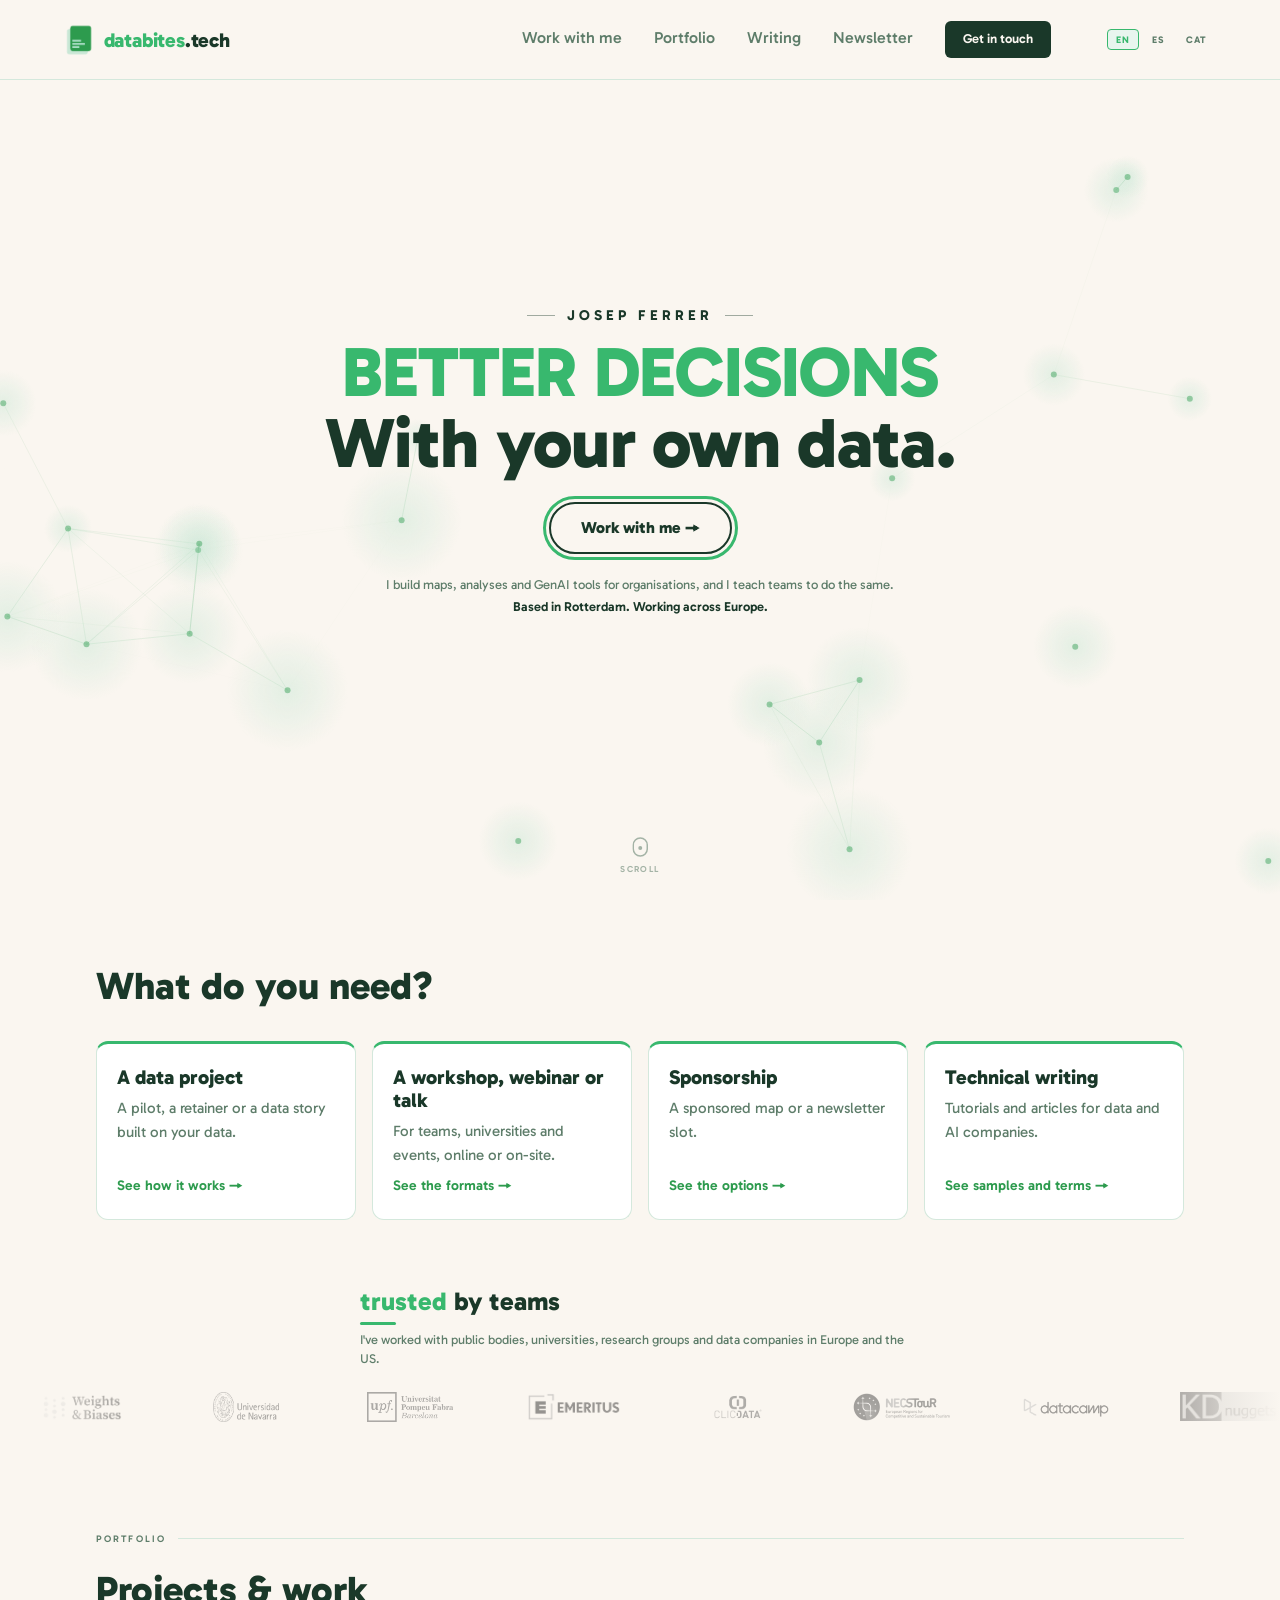
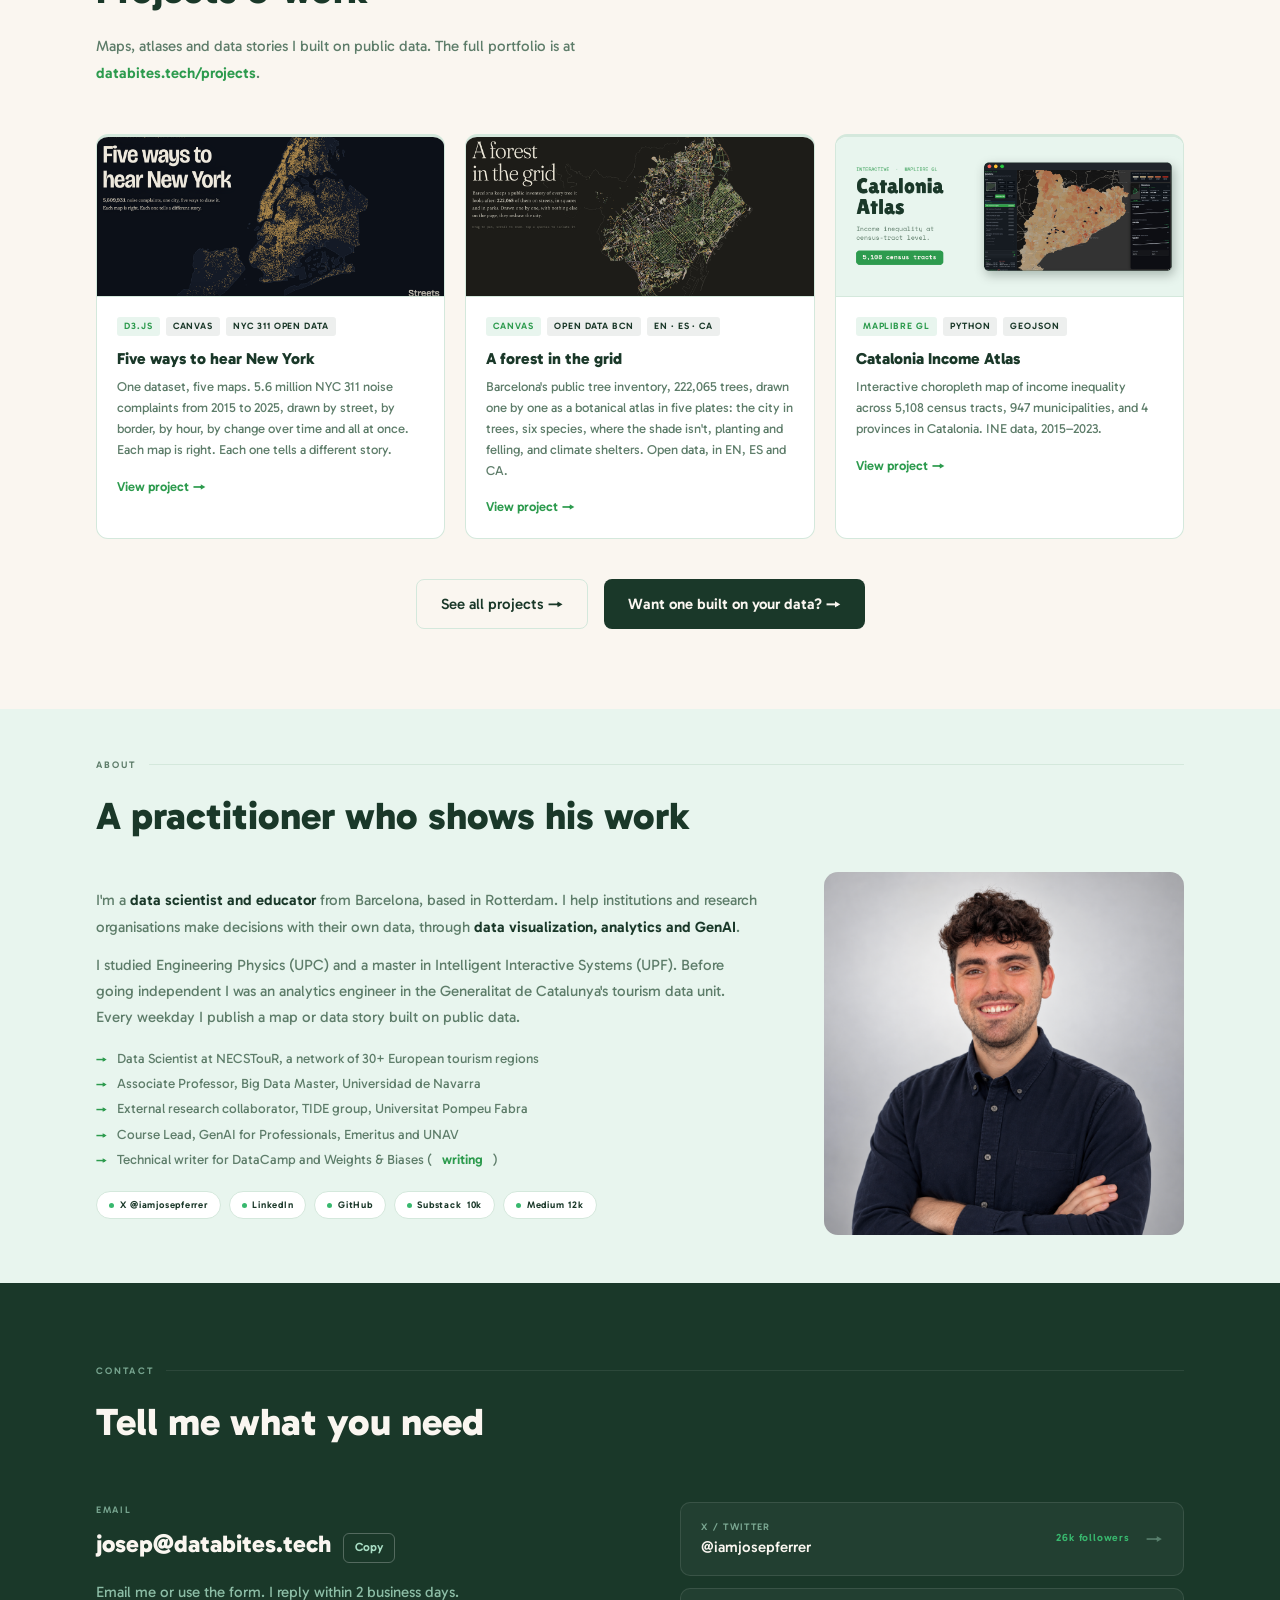
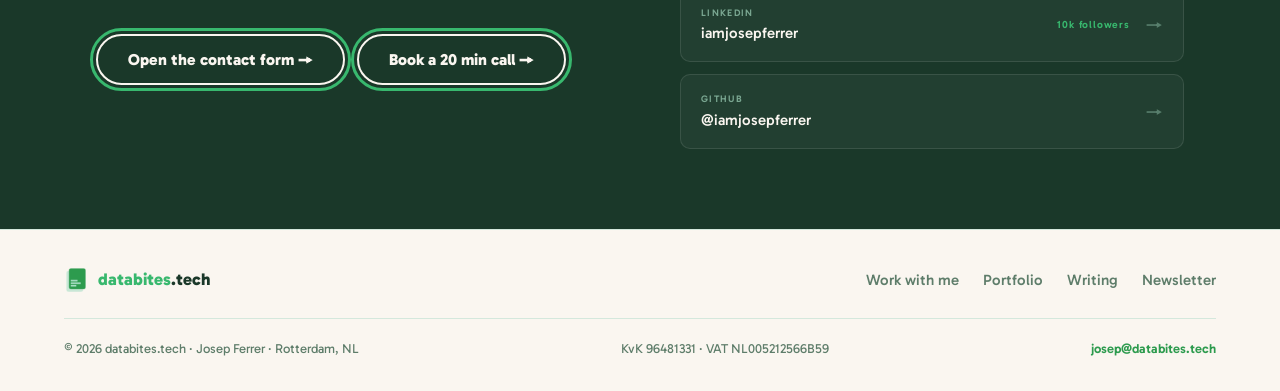
==== commit bf811748: "Add Umami analytics ID" ====
--- a/index.html
+++ b/index.html
@@ -18,7 +18,7 @@
 <link rel="preconnect" href="https://fonts.gstatic.com" crossorigin>
 <link href="https://fonts.googleapis.com/css2?family=Gabarito:wght@400..900&display=swap" rel="stylesheet">
 <!-- Analytics: Umami (cookieless). Replace the website ID with the one from your Umami dashboard. -->
-<script defer src="https://cloud.umami.is/script.js" data-website-id="UMAMI_WEBSITE_ID" data-domains="databites.tech,www.databites.tech"></script>
+<script defer src="https://cloud.umami.is/script.js" data-website-id="04adaf17-975f-40ec-84b1-5efaadd914f6" data-domains="databites.tech,www.databites.tech"></script>
 
 <style>
 :root {
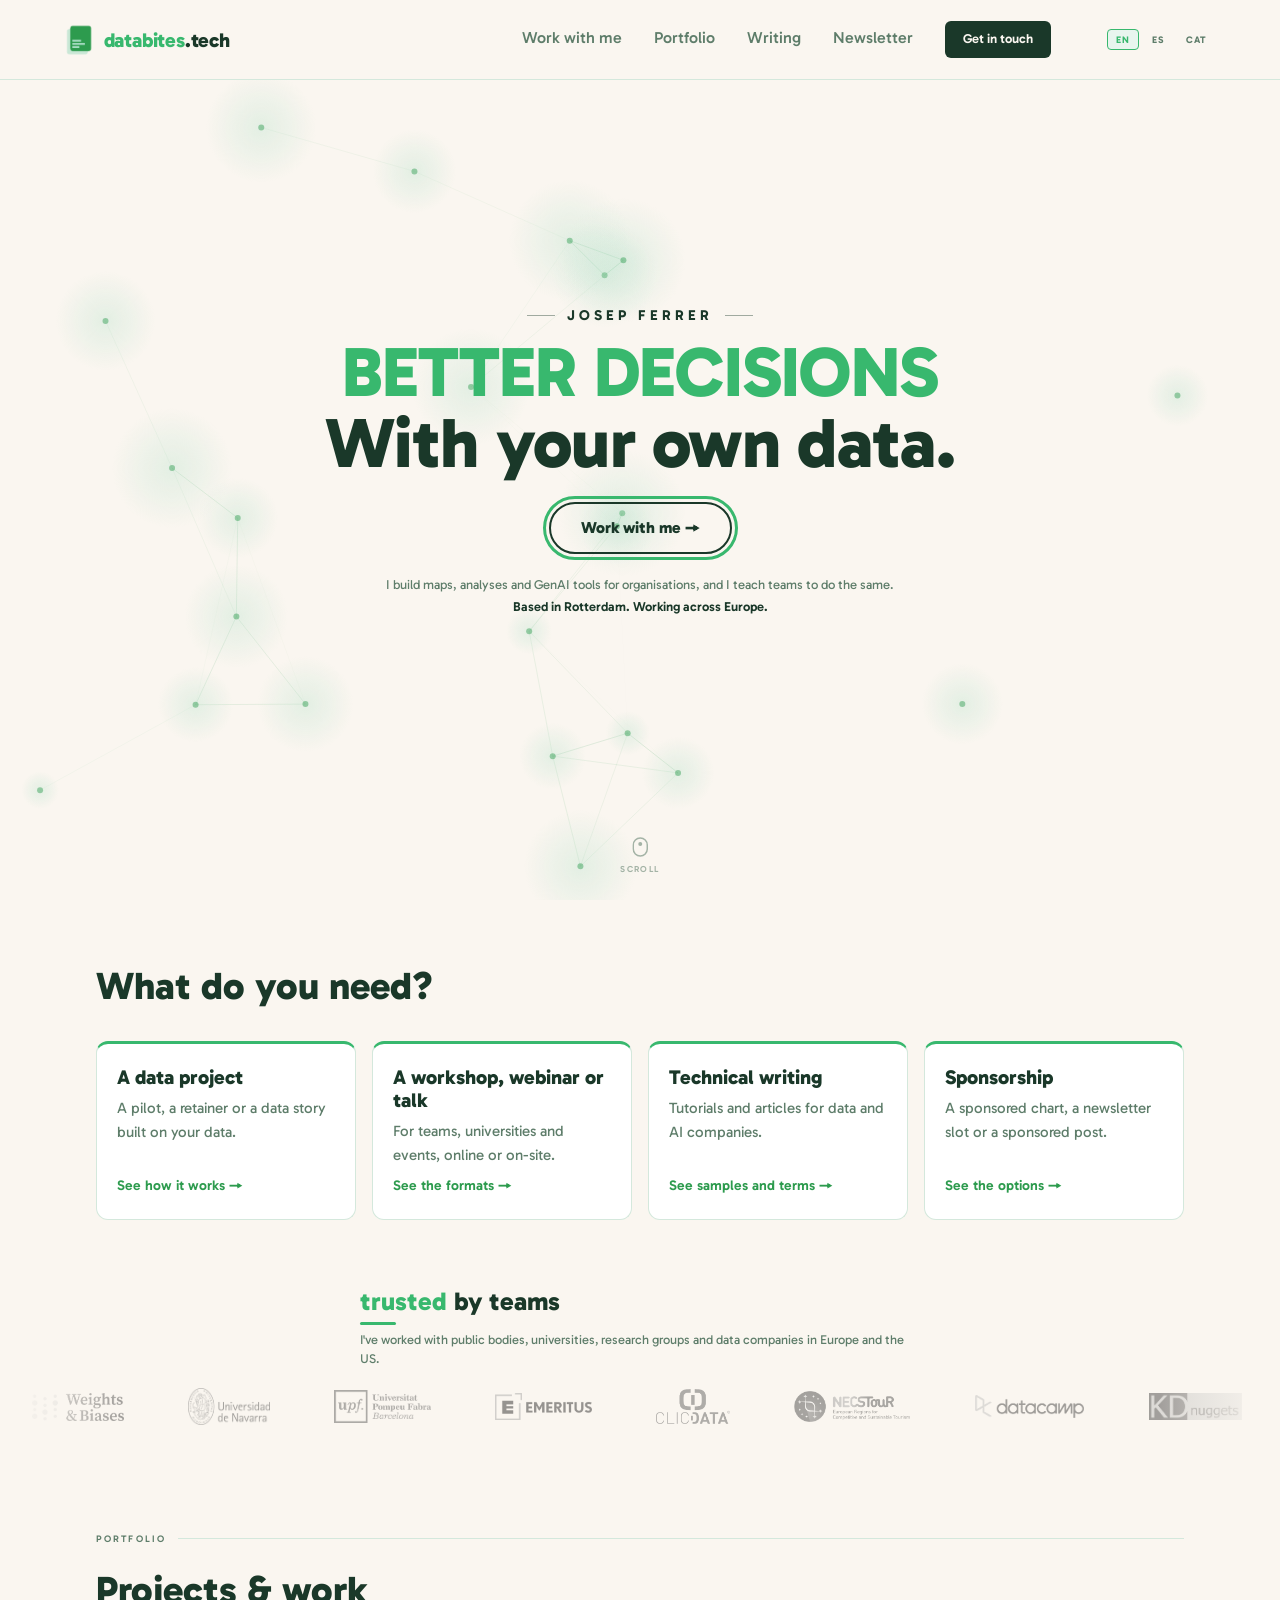
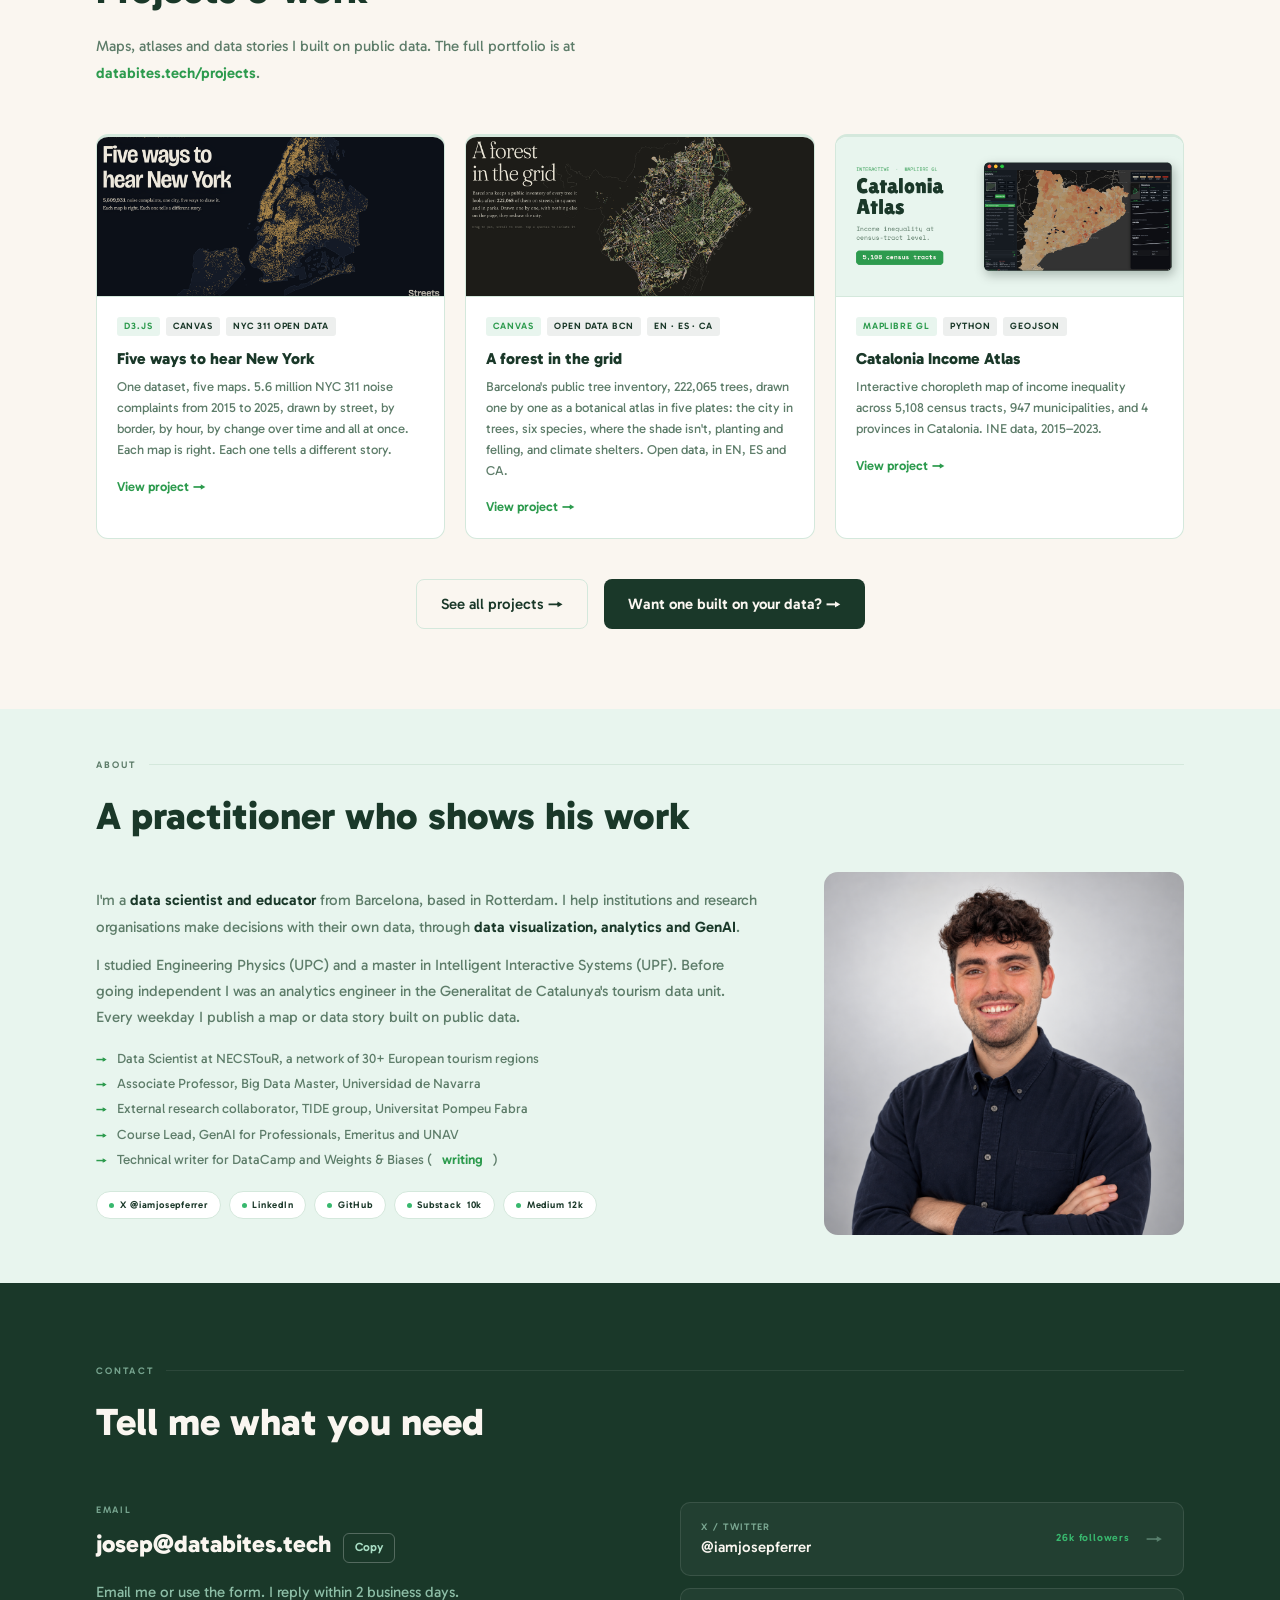
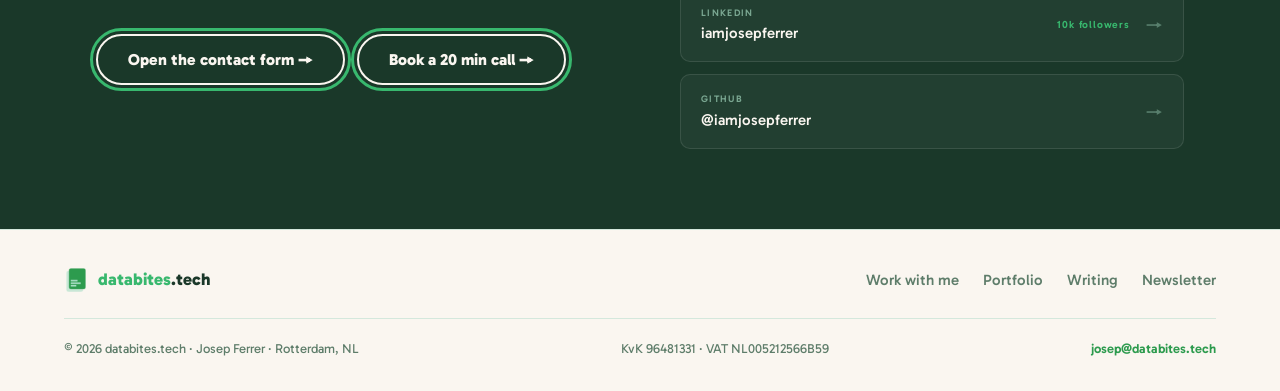
==== commit 6e01962d: "Sponsorship last with sponsored chart, no examples; CoreWeave and OEI logos; all logos at equal size" ====
--- a/index.html
+++ b/index.html
@@ -274,8 +274,8 @@
     <div class="doors">
       <a href="/work-with-me#project" class="door" data-umami-event="door-click" data-umami-event-topic="project"><h3 data-i18n="door.project.t"></h3><p data-i18n="door.project.d"></p><span data-i18n="door.project.l"></span></a>
       <a href="/work-with-me#training" class="door" data-umami-event="door-click" data-umami-event-topic="training"><h3 data-i18n="door.training.t"></h3><p data-i18n="door.training.d"></p><span data-i18n="door.training.l"></span></a>
+      <a href="/write" class="door" data-umami-event="door-click" data-umami-event-topic="writing"><h3 data-i18n="door.writing.t"></h3><p data-i18n="door.writing.d"></p><span data-i18n="door.writing.l"></span></a>
       <a href="/work-with-me#sponsorship" class="door" data-umami-event="door-click" data-umami-event-topic="sponsorship"><h3 data-i18n="door.sponsorship.t"></h3><p data-i18n="door.sponsorship.d"></p><span data-i18n="door.sponsorship.l"></span></a>
-      <a href="/write" class="door" data-umami-event="door-click" data-umami-event-topic="writing"><h3 data-i18n="door.writing.t"></h3><p data-i18n="door.writing.d"></p><span data-i18n="door.writing.l"></span></a>
     </div>
   </div>
 </section>
@@ -289,34 +289,34 @@
   <div class="marquee-wrap">
     <div class="marquee-track">
       <div class="marquee-set">
-        <a href="https://wandb.ai" target="_blank" rel="noopener" class="marquee-item"><img src="images/logos/wandb.png" alt="Weights & Biases"></a>
-        <a href="https://www.unav.edu" target="_blank" rel="noopener" class="marquee-item"><img src="images/logos/unav.png" alt="Universidad de Navarra"></a>
-        <a href="https://www.upf.edu" target="_blank" rel="noopener" class="marquee-item"><img src="images/logos/upf.png" alt="Universitat Pompeu Fabra"></a>
-        <a href="https://emeritus.org" target="_blank" rel="noopener" class="marquee-item"><img src="images/logos/emeritus.png" alt="Emeritus"></a>
-        <a href="https://www.clicdata.com" target="_blank" rel="noopener" class="marquee-item"><img src="images/logos/clicdata.png" alt="ClicData"></a>
-        <a href="https://www.necstour.eu" target="_blank" rel="noopener" class="marquee-item"><img src="images/logos/necstour.png" alt="NECSTouR"></a>
-        <a href="https://www.datacamp.com" target="_blank" rel="noopener" class="marquee-item"><img src="images/logos/datacamp.png" alt="DataCamp"></a>
-        <a href="https://www.kdnuggets.com" target="_blank" rel="noopener" class="marquee-item"><img src="images/logos/kdnuggets.png" alt="KDnuggets"></a>
-        <a href="https://aigents.co" target="_blank" rel="noopener" class="marquee-item"><img src="images/logos/aigents.png" alt="Aigents"></a>
-        <a href="https://www.packtpub.com" target="_blank" rel="noopener" class="marquee-item"><img src="images/logos/packt.png" alt="Packt"></a>
-        <a href="https://www.stack-ai.com" target="_blank" rel="noopener" class="marquee-item"><img src="images/logos/stackai.png" alt="Stack AI"></a>
-        <a href="https://en.unav.edu/web/institute-for-data-science-and-artificial-intelligence" target="_blank" rel="noopener" class="marquee-item"><img src="images/logos/datai.png" alt="DATAI"></a>
-        <a href="https://www.upf.edu/web/tide" target="_blank" rel="noopener" class="marquee-item"><img src="images/logos/tide.png" alt="TIDE"></a>
+        <a href="https://wandb.ai" target="_blank" rel="noopener" class="marquee-item"><img src="images/logos/wandb.png" alt="Weights & Biases" style="width:92px;height:28px"></a>
+        <a href="https://www.unav.edu" target="_blank" rel="noopener" class="marquee-item"><img src="images/logos/unav.png" alt="Universidad de Navarra" style="width:82px;height:37px"></a>
+        <a href="https://www.upf.edu" target="_blank" rel="noopener" class="marquee-item"><img src="images/logos/upf.png" alt="Universitat Pompeu Fabra" style="width:97px;height:34px"></a>
+        <a href="https://emeritus.org" target="_blank" rel="noopener" class="marquee-item"><img src="images/logos/emeritus.png" alt="Emeritus" style="width:97px;height:27px"></a>
+        <a href="https://www.clicdata.com" target="_blank" rel="noopener" class="marquee-item"><img src="images/logos/clicdata.png" alt="ClicData" style="width:74px;height:35px"></a>
+        <a href="https://www.necstour.eu" target="_blank" rel="noopener" class="marquee-item"><img src="images/logos/necstour.png" alt="NECSTouR" style="width:116px;height:32px"></a>
+        <a href="https://www.datacamp.com" target="_blank" rel="noopener" class="marquee-item"><img src="images/logos/datacamp.png" alt="DataCamp" style="width:111px;height:23px"></a>
+        <a href="https://www.kdnuggets.com" target="_blank" rel="noopener" class="marquee-item"><img src="images/logos/kdnuggets.png" alt="KDnuggets" style="width:93px;height:28px"></a>
+        <a href="https://aigents.co" target="_blank" rel="noopener" class="marquee-item"><img src="images/logos/aigents.png" alt="Aigents" style="width:66px;height:46px"></a>
+        <a href="https://www.packtpub.com" target="_blank" rel="noopener" class="marquee-item"><img src="images/logos/packt.png" alt="Packt" style="width:89px;height:29px"></a>
+        <a href="https://www.stack-ai.com" target="_blank" rel="noopener" class="marquee-item"><img src="images/logos/stackai.png" alt="Stack AI" style="width:106px;height:25px"></a>
+        <a href="https://www.coreweave.com" target="_blank" rel="noopener" class="marquee-item"><img src="images/logos/coreweave.png" alt="CoreWeave" style="width:60px;height:35px"></a>
+        <a href="https://oei.int" target="_blank" rel="noopener" class="marquee-item"><img src="images/logos/oei.svg" alt="OEI, Organization of Ibero-American States" style="width:73px;height:29px"></a>
       </div>
       <div class="marquee-set" aria-hidden="true">
-        <a href="https://wandb.ai" target="_blank" rel="noopener" class="marquee-item"><img src="images/logos/wandb.png" alt="Weights & Biases"></a>
-        <a href="https://www.unav.edu" target="_blank" rel="noopener" class="marquee-item"><img src="images/logos/unav.png" alt="Universidad de Navarra"></a>
-        <a href="https://www.upf.edu" target="_blank" rel="noopener" class="marquee-item"><img src="images/logos/upf.png" alt="Universitat Pompeu Fabra"></a>
-        <a href="https://emeritus.org" target="_blank" rel="noopener" class="marquee-item"><img src="images/logos/emeritus.png" alt="Emeritus"></a>
-        <a href="https://www.clicdata.com" target="_blank" rel="noopener" class="marquee-item"><img src="images/logos/clicdata.png" alt="ClicData"></a>
-        <a href="https://www.necstour.eu" target="_blank" rel="noopener" class="marquee-item"><img src="images/logos/necstour.png" alt="NECSTouR"></a>
-        <a href="https://www.datacamp.com" target="_blank" rel="noopener" class="marquee-item"><img src="images/logos/datacamp.png" alt="DataCamp"></a>
-        <a href="https://www.kdnuggets.com" target="_blank" rel="noopener" class="marquee-item"><img src="images/logos/kdnuggets.png" alt="KDnuggets"></a>
-        <a href="https://aigents.co" target="_blank" rel="noopener" class="marquee-item"><img src="images/logos/aigents.png" alt="Aigents"></a>
-        <a href="https://www.packtpub.com" target="_blank" rel="noopener" class="marquee-item"><img src="images/logos/packt.png" alt="Packt"></a>
-        <a href="https://www.stack-ai.com" target="_blank" rel="noopener" class="marquee-item"><img src="images/logos/stackai.png" alt="Stack AI"></a>
-        <a href="https://en.unav.edu/web/institute-for-data-science-and-artificial-intelligence" target="_blank" rel="noopener" class="marquee-item"><img src="images/logos/datai.png" alt="DATAI"></a>
-        <a href="https://www.upf.edu/web/tide" target="_blank" rel="noopener" class="marquee-item"><img src="images/logos/tide.png" alt="TIDE"></a>
+        <a href="https://wandb.ai" target="_blank" rel="noopener" class="marquee-item"><img src="images/logos/wandb.png" alt="Weights & Biases" style="width:92px;height:28px"></a>
+        <a href="https://www.unav.edu" target="_blank" rel="noopener" class="marquee-item"><img src="images/logos/unav.png" alt="Universidad de Navarra" style="width:82px;height:37px"></a>
+        <a href="https://www.upf.edu" target="_blank" rel="noopener" class="marquee-item"><img src="images/logos/upf.png" alt="Universitat Pompeu Fabra" style="width:97px;height:34px"></a>
+        <a href="https://emeritus.org" target="_blank" rel="noopener" class="marquee-item"><img src="images/logos/emeritus.png" alt="Emeritus" style="width:97px;height:27px"></a>
+        <a href="https://www.clicdata.com" target="_blank" rel="noopener" class="marquee-item"><img src="images/logos/clicdata.png" alt="ClicData" style="width:74px;height:35px"></a>
+        <a href="https://www.necstour.eu" target="_blank" rel="noopener" class="marquee-item"><img src="images/logos/necstour.png" alt="NECSTouR" style="width:116px;height:32px"></a>
+        <a href="https://www.datacamp.com" target="_blank" rel="noopener" class="marquee-item"><img src="images/logos/datacamp.png" alt="DataCamp" style="width:111px;height:23px"></a>
+        <a href="https://www.kdnuggets.com" target="_blank" rel="noopener" class="marquee-item"><img src="images/logos/kdnuggets.png" alt="KDnuggets" style="width:93px;height:28px"></a>
+        <a href="https://aigents.co" target="_blank" rel="noopener" class="marquee-item"><img src="images/logos/aigents.png" alt="Aigents" style="width:66px;height:46px"></a>
+        <a href="https://www.packtpub.com" target="_blank" rel="noopener" class="marquee-item"><img src="images/logos/packt.png" alt="Packt" style="width:89px;height:29px"></a>
+        <a href="https://www.stack-ai.com" target="_blank" rel="noopener" class="marquee-item"><img src="images/logos/stackai.png" alt="Stack AI" style="width:106px;height:25px"></a>
+        <a href="https://www.coreweave.com" target="_blank" rel="noopener" class="marquee-item"><img src="images/logos/coreweave.png" alt="CoreWeave" style="width:60px;height:35px"></a>
+        <a href="https://oei.int" target="_blank" rel="noopener" class="marquee-item"><img src="images/logos/oei.svg" alt="OEI, Organization of Ibero-American States" style="width:73px;height:29px"></a>
       </div>
     </div>
   </div>
@@ -484,7 +484,7 @@
     'door.training.d': "For teams, universities and events, online or on-site.",
     'door.training.l': "See the formats →",
     'door.sponsorship.t': "Sponsorship",
-    'door.sponsorship.d': "A sponsored map or a newsletter slot.",
+    'door.sponsorship.d': "A sponsored chart, a newsletter slot or a sponsored post.",
     'door.sponsorship.l': "See the options →",
     'door.writing.t': "Technical writing",
     'door.writing.d': "Tutorials and articles for data and AI companies.",
@@ -523,7 +523,7 @@
     'door.training.d': "Para equipos, universidades y eventos, online o presencial.",
     'door.training.l': "Ver los formatos →",
     'door.sponsorship.t': "Patrocinio",
-    'door.sponsorship.d': "Un mapa patrocinado o un espacio en la newsletter.",
+    'door.sponsorship.d': "Un gráfico patrocinado, un espacio en la newsletter o una publicación patrocinada.",
     'door.sponsorship.l': "Ver las opciones →",
     'door.writing.t': "Escritura técnica",
     'door.writing.d': "Tutoriales y artículos para empresas de datos e IA.",
@@ -562,7 +562,7 @@
     'door.training.d': "Per a equips, universitats i esdeveniments, en línia o presencial.",
     'door.training.l': "Veure els formats →",
     'door.sponsorship.t': "Patrocini",
-    'door.sponsorship.d': "Un mapa patrocinat o un espai a la newsletter.",
+    'door.sponsorship.d': "Un gràfic patrocinat, un espai a la newsletter o una publicació patrocinada.",
     'door.sponsorship.l': "Veure les opcions →",
     'door.writing.t': "Escriptura tècnica",
     'door.writing.d': "Tutorials i articles per a empreses de dades i IA.",
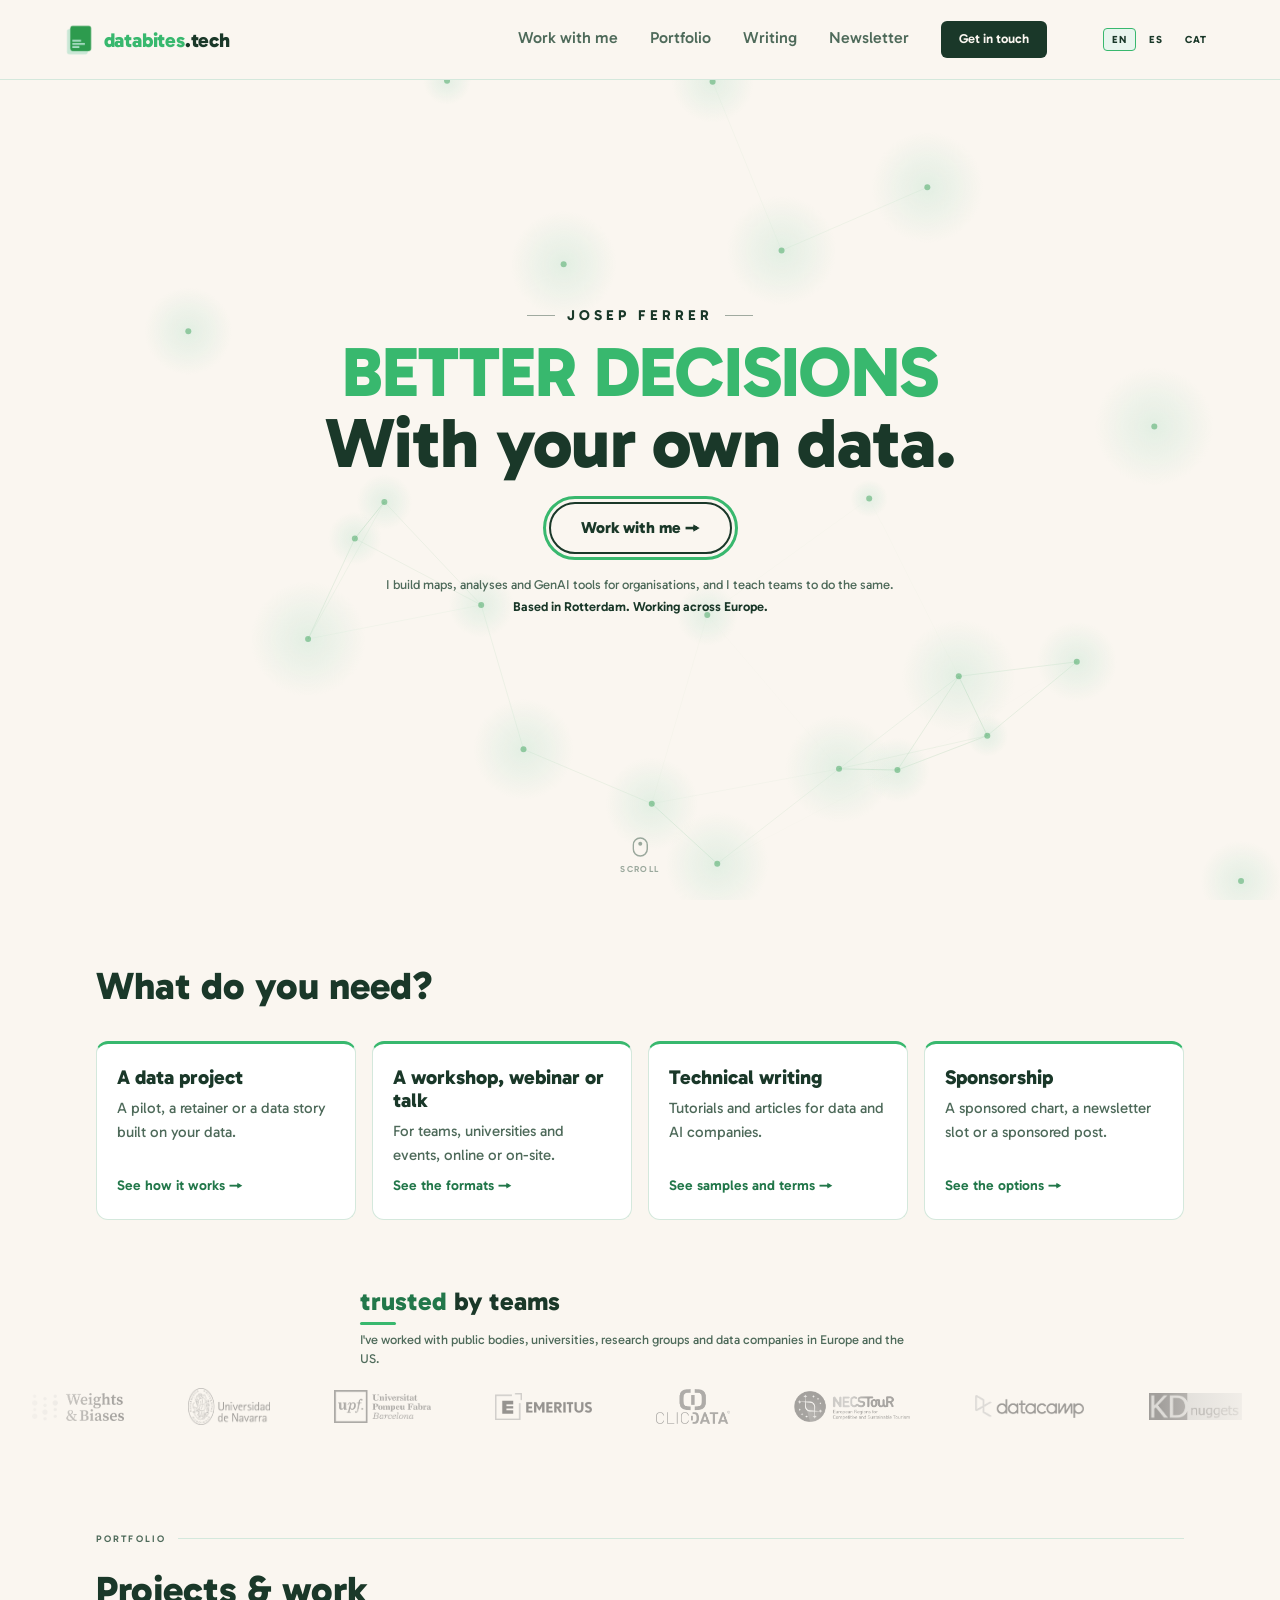
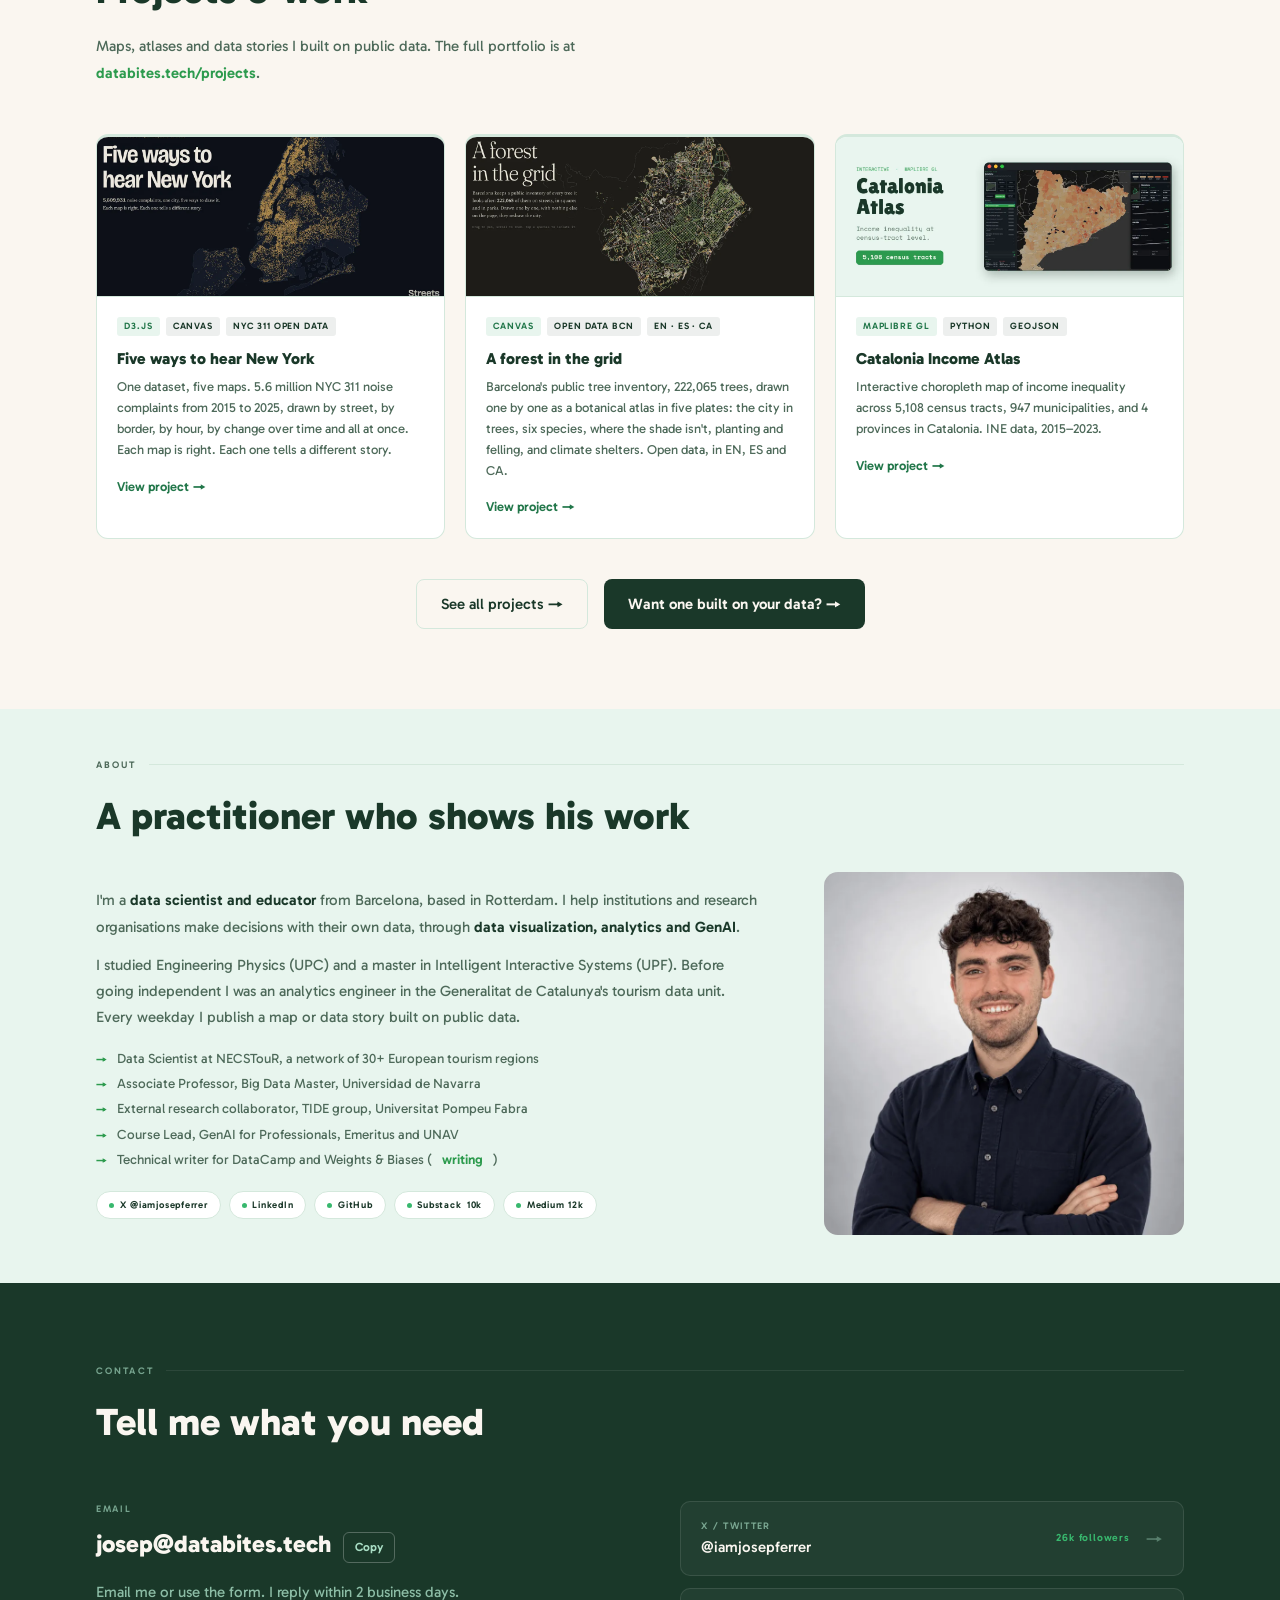
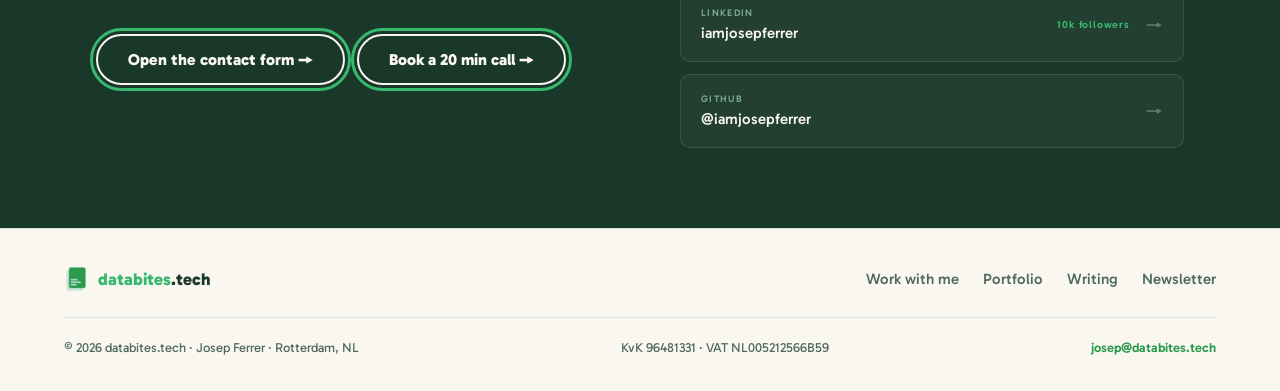
==== commit 724792c7: "SEO and speed: WebP images, static text and portfolio for crawlers, structured data, llms.txt, 404 p" ====
--- a/index.html
+++ b/index.html
@@ -12,8 +12,9 @@
 <meta name="twitter:card" content="summary_large_image">
 <meta name="twitter:image" content="https://databites.tech/images/og-work.png">
 <link rel="canonical" href="https://databites.tech">
-<link rel="icon" type="image/png" href="images/databitestech_logo.png">
-<link rel="apple-touch-icon" href="images/databitestech_logo.png">
+<link rel="icon" href="/favicon.ico" sizes="48x48">
+<link rel="icon" type="image/png" href="/images/icon-192.png" sizes="192x192">
+<link rel="apple-touch-icon" href="/images/apple-touch-icon.png">
 <link rel="preconnect" href="https://fonts.googleapis.com">
 <link rel="preconnect" href="https://fonts.gstatic.com" crossorigin>
 <link href="https://fonts.googleapis.com/css2?family=Gabarito:wght@400..900&display=swap" rel="stylesheet">
@@ -219,12 +220,14 @@
 .lang-btn.active { color: var(--bright); border-color: var(--bright); background: var(--mint-pale); }
 </style>
 <link rel="stylesheet" href="/site.css">
+
+<script type="application/ld+json">{"@context":"https://schema.org","@graph":[{"@type":"Person","@id":"https://databites.tech/#josep","name":"Josep Ferrer","url":"https://databites.tech","image":"https://databites.tech/images/headshot.webp","jobTitle":"Freelance data scientist","email":"mailto:josep@databites.tech","description":"Data scientist based in Rotterdam. Builds maps, analyses and GenAI tools for organisations, teaches data visualisation and GenAI, and writes technical content for data and AI companies.","address":{"@type":"PostalAddress","addressLocality":"Rotterdam","addressCountry":"NL"},"knowsAbout":["Data visualisation","Maps and geospatial analysis","Data storytelling","Python","Generative AI and LLMs","Machine learning","Technical writing"],"knowsLanguage":["en","es","ca"],"alumniOf":[{"@type":"CollegeOrUniversity","name":"Universitat Politècnica de Catalunya"},{"@type":"CollegeOrUniversity","name":"Universitat Pompeu Fabra"}],"sameAs":["https://www.linkedin.com/in/iamjosepferrer","https://x.com/iamjosepferrer","https://github.com/iamjosepferrer","https://substack.com/@iamjosepferrer","https://reads.databites.tech","https://orcid.org/0009-0004-5165-0350"]},{"@type":"ProfessionalService","@id":"https://databites.tech/#databites","name":"databites","url":"https://databites.tech/work-with-me","founder":{"@id":"https://databites.tech/#josep"},"email":"josep@databites.tech","vatID":"NL005212566B59","identifier":{"@type":"PropertyValue","propertyID":"KvK","value":"96481331"},"address":{"@type":"PostalAddress","addressLocality":"Rotterdam","addressCountry":"NL"},"areaServed":"Europe","image":"https://databites.tech/images/og-work.png","hasOfferCatalog":{"@type":"OfferCatalog","name":"Ways to work together","itemListElement":[{"@type":"Offer","itemOffered":{"@type":"Service","name":"Data projects","description":"Pilots, retainers and data stories built on your own data: maps, analyses and GenAI tools."}},{"@type":"Offer","itemOffered":{"@type":"Service","name":"Workshops, webinars and talks","description":"Training in data visualisation and GenAI for teams, online or on-site, in English, Spanish or Catalan."}},{"@type":"Offer","itemOffered":{"@type":"Service","name":"Technical writing","description":"Monthly packages of tutorials and articles for data and AI companies, in English, Spanish or Catalan."}},{"@type":"Offer","itemOffered":{"@type":"Service","name":"Sponsorship","description":"Sponsored charts, newsletter slots and sponsored posts reaching data and AI professionals."}}]}},{"@type":"WebSite","@id":"https://databites.tech/#website","name":"databites.tech","url":"https://databites.tech","inLanguage":["en","es","ca"],"publisher":{"@id":"https://databites.tech/#josep"}}]}</script>
 </head>
 <body>
 
 <nav>
   <a href="/" class="nav-logo" aria-label="databites.tech home" style="display:flex;align-items:center;gap:0.625rem;">
-    <img src="/images/databitestech_logo.png" alt="" style="height:34px;width:auto;">
+    <img src="/images/databitestech_logo.png" alt="" width="30" height="34" style="height:34px;width:auto;">
     <span class="nav-word" style="font-family:'Gabarito',system-ui,sans-serif;font-weight:800;font-size:1.25rem;line-height:1;letter-spacing:-0.01em;"><span style="color:#38B86E;">databites</span><span style="color:#1A3829;">.tech</span></span>
   </a>
   <div class="nav-links">
@@ -255,7 +258,7 @@
       </h1>
       <a href="/work-with-me" class="btn-hero" data-umami-event="work-with-me-click" data-umami-event-location="home-hero" data-i18n="hero.cta">Work with me →</a>
       <p class="hero-bio">
-        <span data-i18n="hero.bio1">I help institutions and research organisations turn their data into decisions: pilots, retainers, data stories and workshops.</span><br>
+        <span data-i18n="hero.bio1">I build maps, analyses and GenAI tools for organisations, and I teach teams to do the same.</span><br>
         <strong data-i18n="hero.bio2">Based in Rotterdam. Working across Europe.</strong>
       </p>
     </div>
@@ -270,12 +273,12 @@
 
 <section id="services">
   <div class="inner">
-    <h2 class="section-title" data-i18n="doors.title"></h2>
+    <h2 class="section-title" data-i18n="doors.title">What do you need?</h2>
     <div class="doors">
-      <a href="/work-with-me#project" class="door" data-umami-event="door-click" data-umami-event-topic="project"><h3 data-i18n="door.project.t"></h3><p data-i18n="door.project.d"></p><span data-i18n="door.project.l"></span></a>
-      <a href="/work-with-me#training" class="door" data-umami-event="door-click" data-umami-event-topic="training"><h3 data-i18n="door.training.t"></h3><p data-i18n="door.training.d"></p><span data-i18n="door.training.l"></span></a>
-      <a href="/write" class="door" data-umami-event="door-click" data-umami-event-topic="writing"><h3 data-i18n="door.writing.t"></h3><p data-i18n="door.writing.d"></p><span data-i18n="door.writing.l"></span></a>
-      <a href="/work-with-me#sponsorship" class="door" data-umami-event="door-click" data-umami-event-topic="sponsorship"><h3 data-i18n="door.sponsorship.t"></h3><p data-i18n="door.sponsorship.d"></p><span data-i18n="door.sponsorship.l"></span></a>
+      <a href="/work-with-me#project" class="door" data-umami-event="door-click" data-umami-event-topic="project"><h3 data-i18n="door.project.t">A data project</h3><p data-i18n="door.project.d">A pilot, a retainer or a data story built on your data.</p><span data-i18n="door.project.l">See how it works →</span></a>
+      <a href="/work-with-me#training" class="door" data-umami-event="door-click" data-umami-event-topic="training"><h3 data-i18n="door.training.t">A workshop, webinar or talk</h3><p data-i18n="door.training.d">For teams, universities and events, online or on-site.</p><span data-i18n="door.training.l">See the formats →</span></a>
+      <a href="/write" class="door" data-umami-event="door-click" data-umami-event-topic="writing"><h3 data-i18n="door.writing.t">Technical writing</h3><p data-i18n="door.writing.d">Tutorials and articles for data and AI companies.</p><span data-i18n="door.writing.l">See samples and terms →</span></a>
+      <a href="/work-with-me#sponsorship" class="door" data-umami-event="door-click" data-umami-event-topic="sponsorship"><h3 data-i18n="door.sponsorship.t">Sponsorship</h3><p data-i18n="door.sponsorship.d">A sponsored chart, a newsletter slot or a sponsored post.</p><span data-i18n="door.sponsorship.l">See the options →</span></a>
     </div>
   </div>
 </section>
@@ -289,34 +292,34 @@
   <div class="marquee-wrap">
     <div class="marquee-track">
       <div class="marquee-set">
-        <a href="https://wandb.ai" target="_blank" rel="noopener" class="marquee-item"><img src="images/logos/wandb.png" alt="Weights & Biases" style="width:92px;height:28px"></a>
-        <a href="https://www.unav.edu" target="_blank" rel="noopener" class="marquee-item"><img src="images/logos/unav.png" alt="Universidad de Navarra" style="width:82px;height:37px"></a>
-        <a href="https://www.upf.edu" target="_blank" rel="noopener" class="marquee-item"><img src="images/logos/upf.png" alt="Universitat Pompeu Fabra" style="width:97px;height:34px"></a>
-        <a href="https://emeritus.org" target="_blank" rel="noopener" class="marquee-item"><img src="images/logos/emeritus.png" alt="Emeritus" style="width:97px;height:27px"></a>
-        <a href="https://www.clicdata.com" target="_blank" rel="noopener" class="marquee-item"><img src="images/logos/clicdata.png" alt="ClicData" style="width:74px;height:35px"></a>
-        <a href="https://www.necstour.eu" target="_blank" rel="noopener" class="marquee-item"><img src="images/logos/necstour.png" alt="NECSTouR" style="width:116px;height:32px"></a>
-        <a href="https://www.datacamp.com" target="_blank" rel="noopener" class="marquee-item"><img src="images/logos/datacamp.png" alt="DataCamp" style="width:111px;height:23px"></a>
-        <a href="https://www.kdnuggets.com" target="_blank" rel="noopener" class="marquee-item"><img src="images/logos/kdnuggets.png" alt="KDnuggets" style="width:93px;height:28px"></a>
-        <a href="https://aigents.co" target="_blank" rel="noopener" class="marquee-item"><img src="images/logos/aigents.png" alt="Aigents" style="width:66px;height:46px"></a>
-        <a href="https://www.packtpub.com" target="_blank" rel="noopener" class="marquee-item"><img src="images/logos/packt.png" alt="Packt" style="width:89px;height:29px"></a>
-        <a href="https://www.stack-ai.com" target="_blank" rel="noopener" class="marquee-item"><img src="images/logos/stackai.png" alt="Stack AI" style="width:106px;height:25px"></a>
-        <a href="https://www.coreweave.com" target="_blank" rel="noopener" class="marquee-item"><img src="images/logos/coreweave.png" alt="CoreWeave" style="width:60px;height:35px"></a>
+        <a href="https://wandb.ai" target="_blank" rel="noopener" class="marquee-item"><img src="images/logos/wandb.webp" alt="Weights & Biases" style="width:92px;height:28px"></a>
+        <a href="https://www.unav.edu" target="_blank" rel="noopener" class="marquee-item"><img src="images/logos/unav.webp" alt="Universidad de Navarra" style="width:82px;height:37px"></a>
+        <a href="https://www.upf.edu" target="_blank" rel="noopener" class="marquee-item"><img src="images/logos/upf.webp" alt="Universitat Pompeu Fabra" style="width:97px;height:34px"></a>
+        <a href="https://emeritus.org" target="_blank" rel="noopener" class="marquee-item"><img src="images/logos/emeritus.webp" alt="Emeritus" style="width:97px;height:27px"></a>
+        <a href="https://www.clicdata.com" target="_blank" rel="noopener" class="marquee-item"><img src="images/logos/clicdata.webp" alt="ClicData" style="width:74px;height:35px"></a>
+        <a href="https://www.necstour.eu" target="_blank" rel="noopener" class="marquee-item"><img src="images/logos/necstour.webp" alt="NECSTouR" style="width:116px;height:32px"></a>
+        <a href="https://www.datacamp.com" target="_blank" rel="noopener" class="marquee-item"><img src="images/logos/datacamp.webp" alt="DataCamp" style="width:111px;height:23px"></a>
+        <a href="https://www.kdnuggets.com" target="_blank" rel="noopener" class="marquee-item"><img src="images/logos/kdnuggets.webp" alt="KDnuggets" style="width:93px;height:28px"></a>
+        <a href="https://aigents.co" target="_blank" rel="noopener" class="marquee-item"><img src="images/logos/aigents.webp" alt="Aigents" style="width:66px;height:46px"></a>
+        <a href="https://www.packtpub.com" target="_blank" rel="noopener" class="marquee-item"><img src="images/logos/packt.webp" alt="Packt" style="width:89px;height:29px"></a>
+        <a href="https://www.stack-ai.com" target="_blank" rel="noopener" class="marquee-item"><img src="images/logos/stackai.webp" alt="Stack AI" style="width:106px;height:25px"></a>
+        <a href="https://www.coreweave.com" target="_blank" rel="noopener" class="marquee-item"><img src="images/logos/coreweave.webp" alt="CoreWeave" style="width:60px;height:35px"></a>
         <a href="https://oei.int" target="_blank" rel="noopener" class="marquee-item"><img src="images/logos/oei.svg" alt="OEI, Organization of Ibero-American States" style="width:73px;height:29px"></a>
       </div>
       <div class="marquee-set" aria-hidden="true">
-        <a href="https://wandb.ai" target="_blank" rel="noopener" class="marquee-item"><img src="images/logos/wandb.png" alt="Weights & Biases" style="width:92px;height:28px"></a>
-        <a href="https://www.unav.edu" target="_blank" rel="noopener" class="marquee-item"><img src="images/logos/unav.png" alt="Universidad de Navarra" style="width:82px;height:37px"></a>
-        <a href="https://www.upf.edu" target="_blank" rel="noopener" class="marquee-item"><img src="images/logos/upf.png" alt="Universitat Pompeu Fabra" style="width:97px;height:34px"></a>
-        <a href="https://emeritus.org" target="_blank" rel="noopener" class="marquee-item"><img src="images/logos/emeritus.png" alt="Emeritus" style="width:97px;height:27px"></a>
-        <a href="https://www.clicdata.com" target="_blank" rel="noopener" class="marquee-item"><img src="images/logos/clicdata.png" alt="ClicData" style="width:74px;height:35px"></a>
-        <a href="https://www.necstour.eu" target="_blank" rel="noopener" class="marquee-item"><img src="images/logos/necstour.png" alt="NECSTouR" style="width:116px;height:32px"></a>
-        <a href="https://www.datacamp.com" target="_blank" rel="noopener" class="marquee-item"><img src="images/logos/datacamp.png" alt="DataCamp" style="width:111px;height:23px"></a>
-        <a href="https://www.kdnuggets.com" target="_blank" rel="noopener" class="marquee-item"><img src="images/logos/kdnuggets.png" alt="KDnuggets" style="width:93px;height:28px"></a>
-        <a href="https://aigents.co" target="_blank" rel="noopener" class="marquee-item"><img src="images/logos/aigents.png" alt="Aigents" style="width:66px;height:46px"></a>
-        <a href="https://www.packtpub.com" target="_blank" rel="noopener" class="marquee-item"><img src="images/logos/packt.png" alt="Packt" style="width:89px;height:29px"></a>
-        <a href="https://www.stack-ai.com" target="_blank" rel="noopener" class="marquee-item"><img src="images/logos/stackai.png" alt="Stack AI" style="width:106px;height:25px"></a>
-        <a href="https://www.coreweave.com" target="_blank" rel="noopener" class="marquee-item"><img src="images/logos/coreweave.png" alt="CoreWeave" style="width:60px;height:35px"></a>
-        <a href="https://oei.int" target="_blank" rel="noopener" class="marquee-item"><img src="images/logos/oei.svg" alt="OEI, Organization of Ibero-American States" style="width:73px;height:29px"></a>
+        <a href="https://wandb.ai" target="_blank" rel="noopener" class="marquee-item" tabindex="-1"><img src="images/logos/wandb.webp" alt="Weights & Biases" style="width:92px;height:28px"></a>
+        <a href="https://www.unav.edu" target="_blank" rel="noopener" class="marquee-item" tabindex="-1"><img src="images/logos/unav.webp" alt="Universidad de Navarra" style="width:82px;height:37px"></a>
+        <a href="https://www.upf.edu" target="_blank" rel="noopener" class="marquee-item" tabindex="-1"><img src="images/logos/upf.webp" alt="Universitat Pompeu Fabra" style="width:97px;height:34px"></a>
+        <a href="https://emeritus.org" target="_blank" rel="noopener" class="marquee-item" tabindex="-1"><img src="images/logos/emeritus.webp" alt="Emeritus" style="width:97px;height:27px"></a>
+        <a href="https://www.clicdata.com" target="_blank" rel="noopener" class="marquee-item" tabindex="-1"><img src="images/logos/clicdata.webp" alt="ClicData" style="width:74px;height:35px"></a>
+        <a href="https://www.necstour.eu" target="_blank" rel="noopener" class="marquee-item" tabindex="-1"><img src="images/logos/necstour.webp" alt="NECSTouR" style="width:116px;height:32px"></a>
+        <a href="https://www.datacamp.com" target="_blank" rel="noopener" class="marquee-item" tabindex="-1"><img src="images/logos/datacamp.webp" alt="DataCamp" style="width:111px;height:23px"></a>
+        <a href="https://www.kdnuggets.com" target="_blank" rel="noopener" class="marquee-item" tabindex="-1"><img src="images/logos/kdnuggets.webp" alt="KDnuggets" style="width:93px;height:28px"></a>
+        <a href="https://aigents.co" target="_blank" rel="noopener" class="marquee-item" tabindex="-1"><img src="images/logos/aigents.webp" alt="Aigents" style="width:66px;height:46px"></a>
+        <a href="https://www.packtpub.com" target="_blank" rel="noopener" class="marquee-item" tabindex="-1"><img src="images/logos/packt.webp" alt="Packt" style="width:89px;height:29px"></a>
+        <a href="https://www.stack-ai.com" target="_blank" rel="noopener" class="marquee-item" tabindex="-1"><img src="images/logos/stackai.webp" alt="Stack AI" style="width:106px;height:25px"></a>
+        <a href="https://www.coreweave.com" target="_blank" rel="noopener" class="marquee-item" tabindex="-1"><img src="images/logos/coreweave.webp" alt="CoreWeave" style="width:60px;height:35px"></a>
+        <a href="https://oei.int" target="_blank" rel="noopener" class="marquee-item" tabindex="-1"><img src="images/logos/oei.svg" alt="OEI, Organization of Ibero-American States" style="width:73px;height:29px"></a>
       </div>
     </div>
   </div>
@@ -328,8 +331,40 @@
   <div class="inner">
     <div class="section-label" data-i18n="portfolio.label">Portfolio</div>
     <h2 class="section-title" data-i18n="portfolio.title">Projects & work</h2>
-    <p class="section-sub" data-i18n="portfolio.sub">Maps, atlases and data stories I built on public data. The full portfolio is at <a href="/projects" style="color:var(--green);font-weight:600">databites.tech/projects</a>.</p>
-    <div class="portfolio-grid" id="portfolio-grid"><noscript><p style="grid-column:1/-1">The project gallery needs JavaScript. You can also email me at josep@databites.tech and I will send you examples.</p></noscript></div>
+    <p class="section-sub" data-i18n="portfolio.sub">Maps, atlases and data stories I built on public data. The full portfolio is at <a href="/projects" style="color:#22774A;font-weight:600">databites.tech/projects</a>.</p>
+    <div class="portfolio-grid" id="portfolio-grid"><a href="https://five-ways-nyc.databites.tech/" target="_blank" rel="noopener" class="portfolio-card">
+        <div class="pc-img" style="padding:0;overflow:hidden;background:var(--mint-pale);position:relative;">
+          <img src="/images/projects-headers/five-ways-nyc.webp" alt="Five ways to hear New York" style="width:100%;height:100%;object-fit:cover;display:block;" onerror="this.style.display='none'">
+        </div>
+        <div class="pc-body">
+          <div class="pc-tags"><span class="pc-tag green">D3.js</span><span class="pc-tag forest">Canvas</span><span class="pc-tag forest">NYC 311 open data</span></div>
+          <div class="pc-title">Five ways to hear New York</div>
+          <div class="pc-desc">One dataset, five maps. 5.6 million NYC 311 noise complaints from 2015 to 2025, drawn by street, by border, by hour, by change over time and all at once. Each map is right. Each one tells a different story.</div>
+          <div class="pc-link">View project</div>
+        </div>
+      </a>
+      <a href="https://forest-in-the-grid.databites.tech/" target="_blank" rel="noopener" class="portfolio-card">
+        <div class="pc-img" style="padding:0;overflow:hidden;background:var(--mint-pale);position:relative;">
+          <img src="/images/projects-headers/forest-in-the-grid.webp" alt="A forest in the grid" style="width:100%;height:100%;object-fit:cover;display:block;" onerror="this.style.display='none'">
+        </div>
+        <div class="pc-body">
+          <div class="pc-tags"><span class="pc-tag green">Canvas</span><span class="pc-tag forest">Open Data BCN</span><span class="pc-tag forest">EN · ES · CA</span></div>
+          <div class="pc-title">A forest in the grid</div>
+          <div class="pc-desc">Barcelona's public tree inventory, 222,065 trees, drawn one by one as a botanical atlas in five plates: the city in trees, six species, where the shade isn't, planting and felling, and climate shelters. Open data, in EN, ES and CA.</div>
+          <div class="pc-link">View project</div>
+        </div>
+      </a>
+      <a href="https://catalonia-atlas.databites.tech/" target="_blank" rel="noopener" class="portfolio-card">
+        <div class="pc-img" style="padding:0;overflow:hidden;background:var(--mint-pale);position:relative;">
+          <img src="/images/projects-headers/catalonia-atlas.webp" alt="Catalonia Income Atlas" style="width:100%;height:100%;object-fit:cover;display:block;" onerror="this.style.display='none'">
+        </div>
+        <div class="pc-body">
+          <div class="pc-tags"><span class="pc-tag green">MapLibre GL</span><span class="pc-tag forest">Python</span><span class="pc-tag forest">GeoJSON</span></div>
+          <div class="pc-title">Catalonia Income Atlas</div>
+          <div class="pc-desc">Interactive choropleth map of income inequality across 5,108 census tracts, 947 municipalities, and 4 provinces in Catalonia. INE data, 2015–2023.</div>
+          <div class="pc-link">View project</div>
+        </div>
+      </a></div>
     <div class="portfolio-cta"><a href="/projects" class="btn-secondary" data-umami-event="portfolio-click" data-umami-event-location="home" data-i18n="portfolio.seeAll">See all projects →</a><a href="/work-with-me" class="btn-primary" data-umami-event="work-with-me-click" data-umami-event-location="home-portfolio" data-i18n="portfolio.cta">Want one built on your data? →</a></div>
   </div>
 </section>
@@ -358,7 +393,7 @@
         </div>
       </div>
       <div class="about-photo-wrap">
-        <img src="images/headshot.png" alt="Josep Ferrer" style="width:100%;height:100%;object-fit:cover;object-position:center top;border-radius:14px;display:block;">
+        <img src="images/headshot.webp" alt="Josep Ferrer" width="794" height="800" style="width:100%;height:100%;object-fit:cover;object-position:center top;border-radius:14px;display:block;">
       </div>
     </div>
   </div>
@@ -367,14 +402,14 @@
 <section id="contact">
   <div class="inner">
     <div class="section-label" data-i18n="contact.label">Contact</div>
-    <h2 class="section-title" data-i18n="contact.title">Let's work together</h2>
+    <h2 class="section-title" data-i18n="contact.title">Tell me what you need</h2>
     <div class="contact-grid">
       <div>
         <div class="contact-email-label" data-i18n="contact.emailLabel">Email</div>
         <a href="mailto:josep@databites.tech" class="contact-email" data-umami-event="email-click" data-umami-event-location="home-contact">josep@databites.tech</a><button type="button" class="copy-btn" data-copy="josep@databites.tech">Copy</button>
-        <p class="contact-desc" data-i18n="contact.desc">If you have a decision you want answered with data, a workshop for your team, or a data story to publish, get in touch directly. I reply within 2 business days.</p>
-        <div style="display:flex;flex-wrap:wrap;gap:0.75rem;margin-top:1.75rem;"><a href="/work-with-me#contact" class="btn-hero" style="color:var(--cream);border-color:var(--cream);" data-umami-event="contact-click" data-umami-event-location="home-contact" data-i18n="contact.cta"></a>
-        <a href="#" class="btn-hero js-book" data-book-only style="color:var(--cream);border-color:var(--cream);" data-umami-event="book-call" data-umami-event-location="home-contact" data-i18n="contact.book"></a></div>
+        <p class="contact-desc" data-i18n="contact.desc">Email me or use the form. I reply within 2 business days.</p>
+        <div style="display:flex;flex-wrap:wrap;gap:0.75rem;margin-top:1.75rem;"><a href="/work-with-me#contact" class="btn-hero" style="color:var(--cream);border-color:var(--cream);" data-umami-event="contact-click" data-umami-event-location="home-contact" data-i18n="contact.cta">Open the contact form →</a>
+        <a href="#" class="btn-hero js-book" data-book-only style="color:var(--cream);border-color:var(--cream);" data-umami-event="book-call" data-umami-event-location="home-contact" data-i18n="contact.book">Book a 20 min call →</a></div>
       </div>
       <div class="contact-links">
         <a href="https://x.com/iamjosepferrer" target="_blank" rel="noopener" class="contact-link">
@@ -396,7 +431,7 @@
 
 <footer class="site-footer">
   <div class="sf-top">
-    <a href="/" class="sf-brand"><img src="/images/databitestech_logo.png" alt=""><span><span class="g">databites</span><span class="f">.tech</span></span></a>
+    <a href="/" class="sf-brand"><img src="/images/databitestech_logo.png" alt="" width="30" height="34"><span><span class="g">databites</span><span class="f">.tech</span></span></a>
     <div class="sf-links">
       <a href="/work-with-me" data-nav="work">Work with me</a>
       <a href="/projects" data-nav="portfolio">Portfolio</a>
--- a/site.css
+++ b/site.css
@@ -63,3 +63,11 @@
 .door span { font-size: 0.875rem; font-weight: 600; color: var(--green); }
 @media (max-width: 1000px) { .doors { grid-template-columns: 1fr 1fr; } }
 @media (max-width: 560px) { .doors { grid-template-columns: 1fr; } }
+
+/* Language buttons: readable contrast */
+.lang-btn { color: var(--forest) !important; font-size: 0.65rem !important; }
+.lang-btn.active { color: var(--forest) !important; }
+
+/* Readable text colours: small green labels use a darker green, body grey a touch darker */
+html:root { --muted: #4E6A5A; }
+.door span, .format-meta, .need-panel a.text-link, .pc-tag.green, .card-tag.green, .pc-link, .case-tag, .trusted-title .t1, .hero-link, .case-link { color: #22774A !important; }
